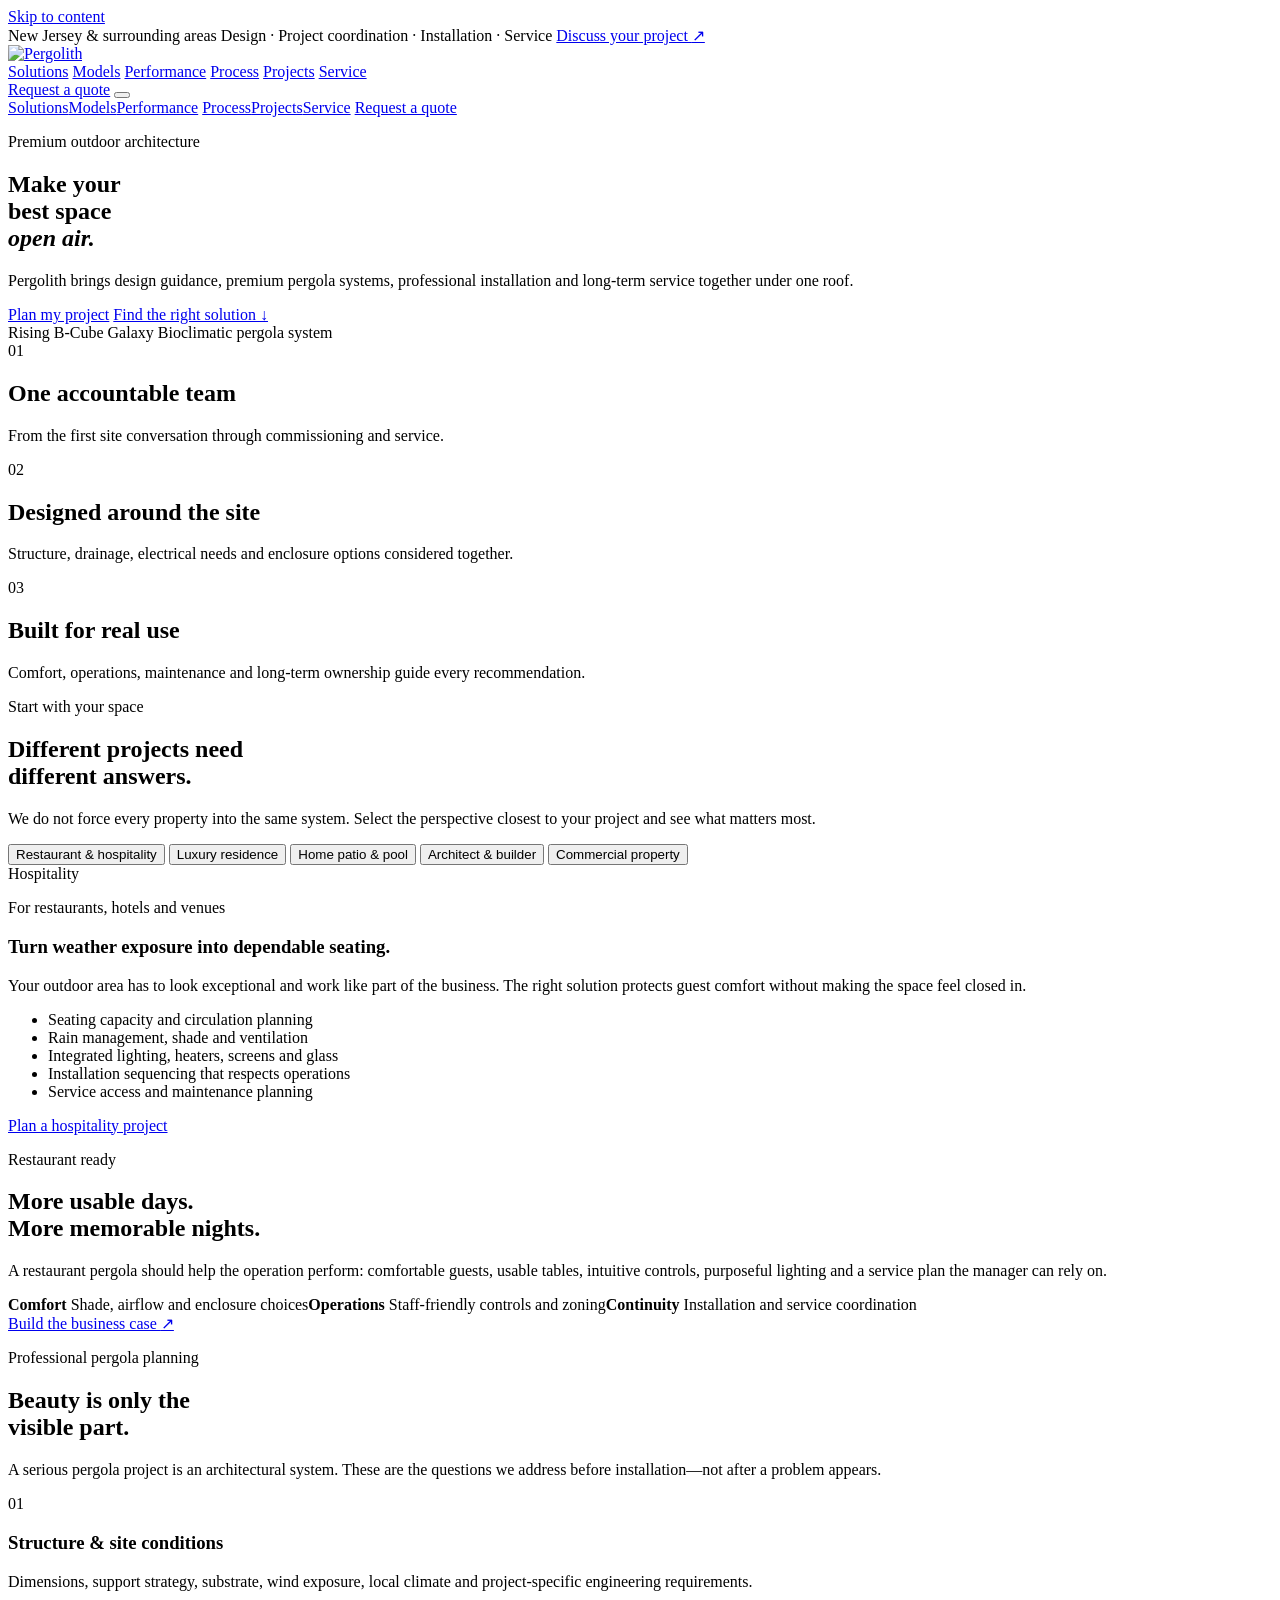
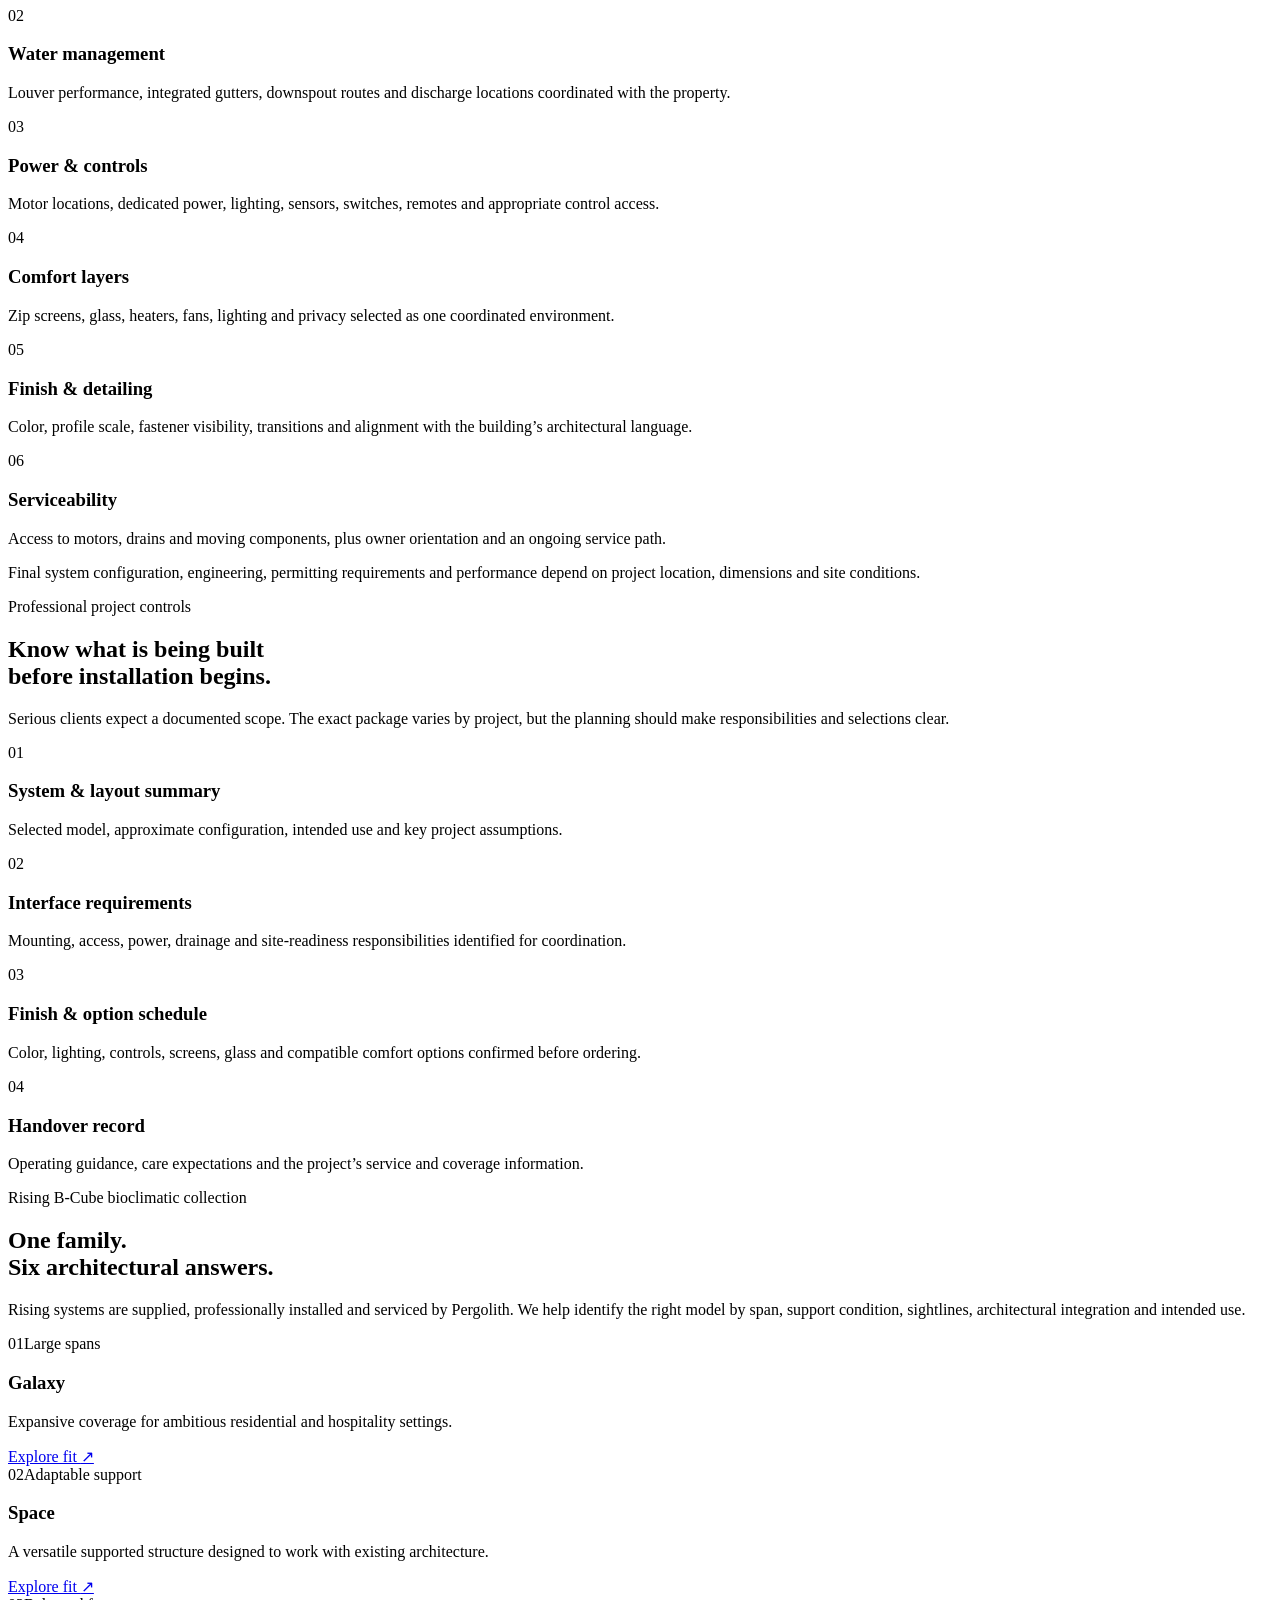
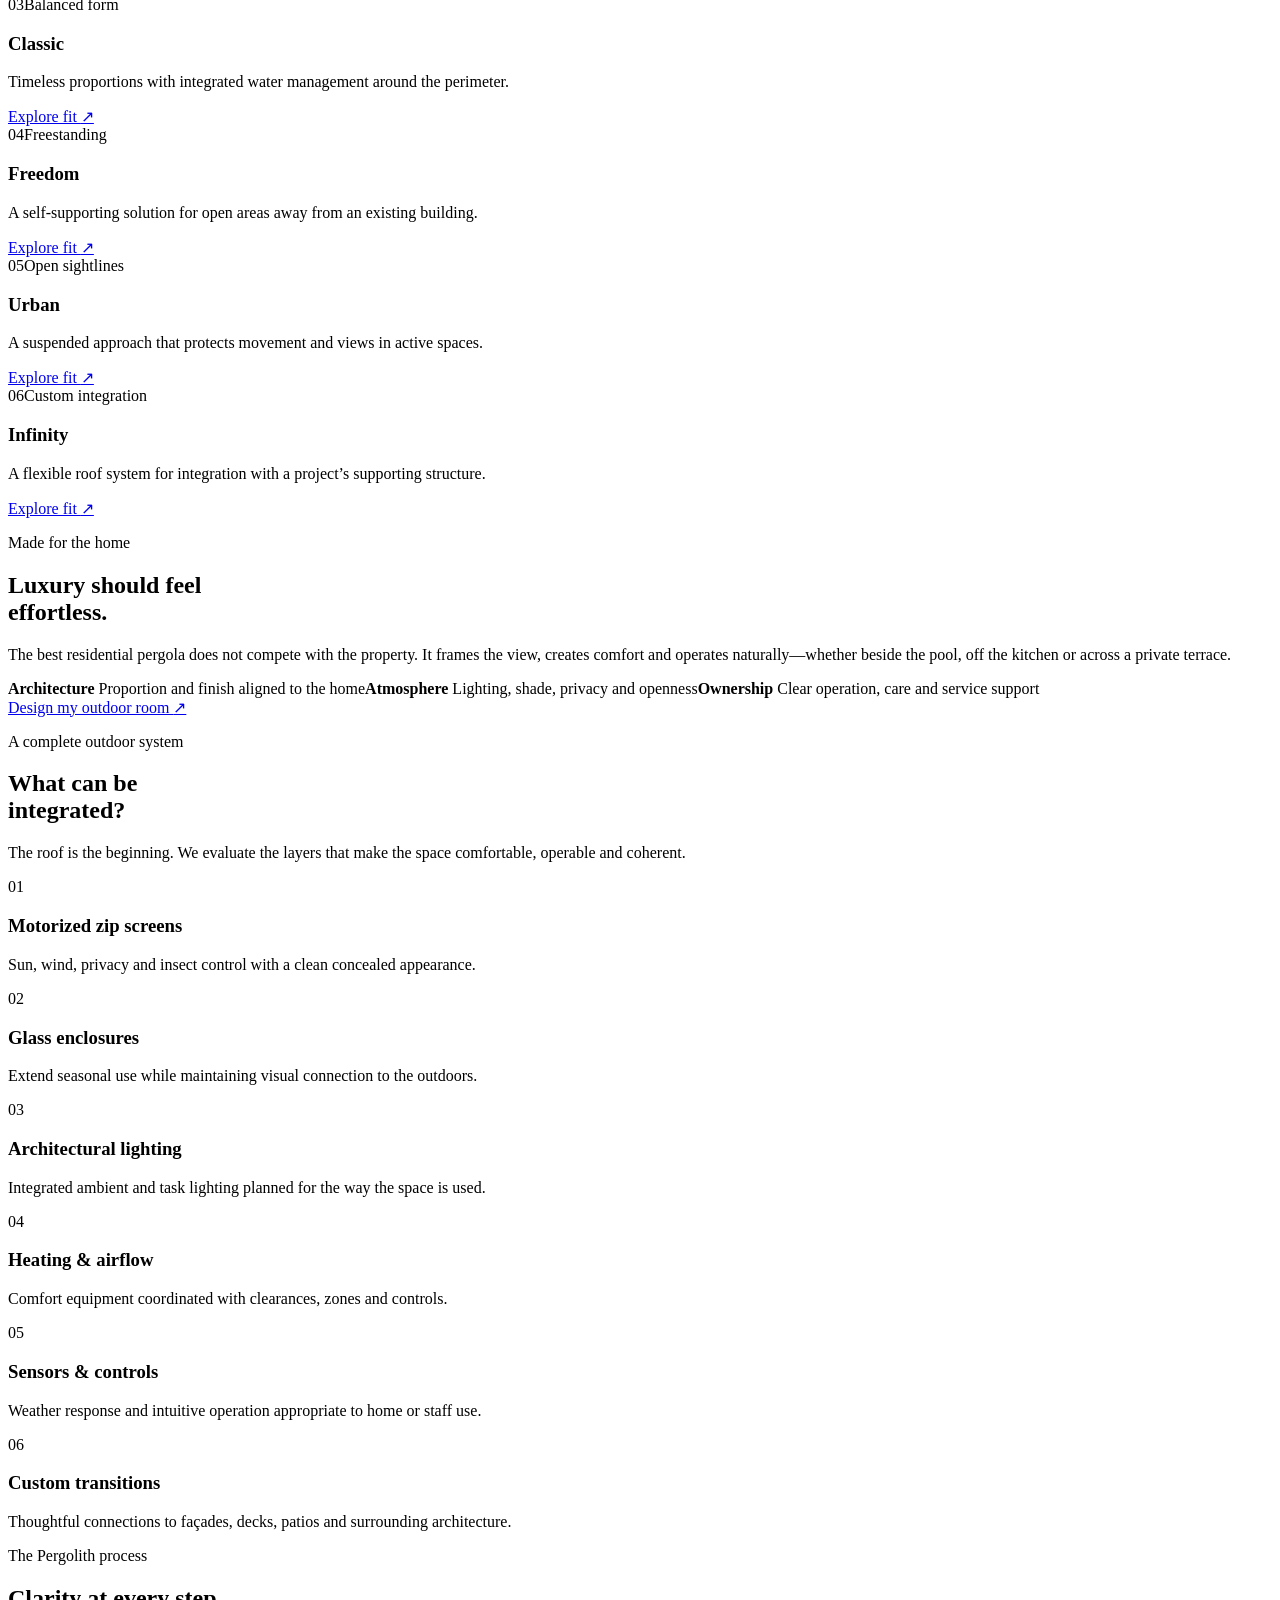
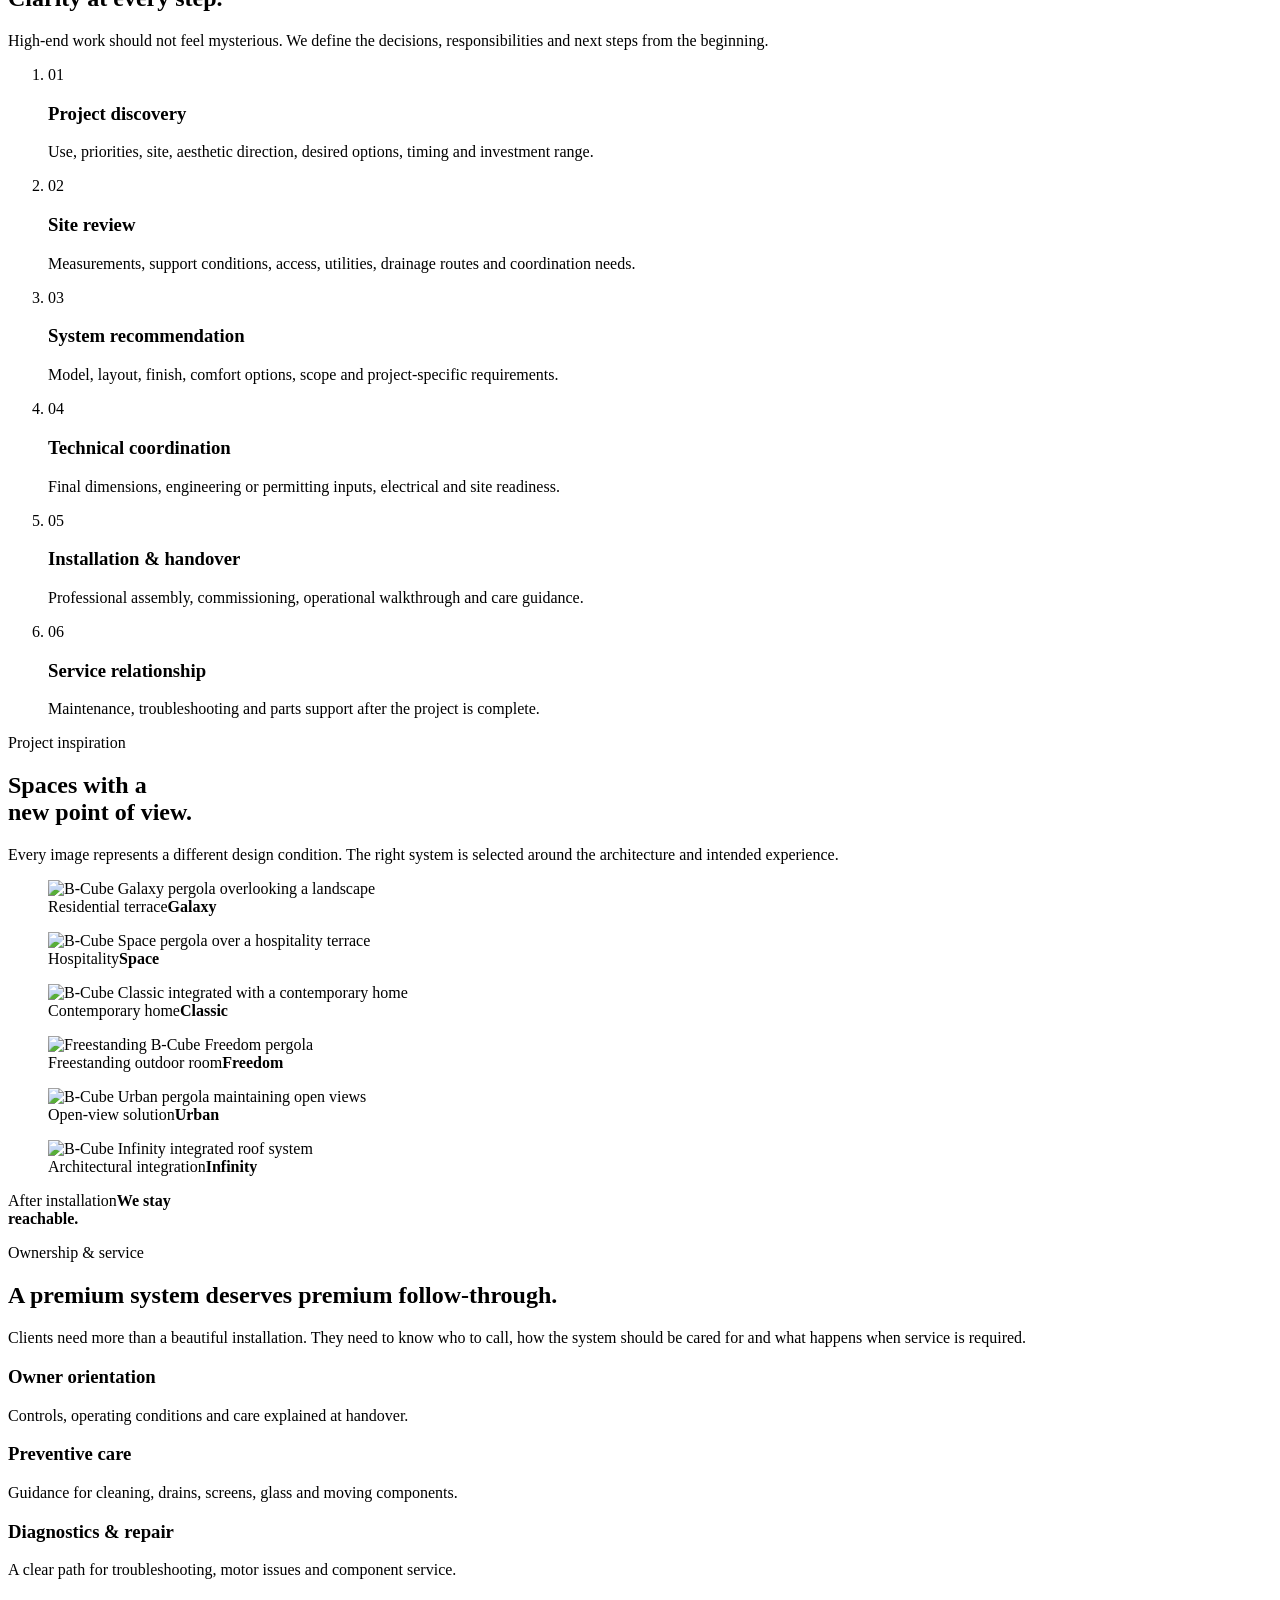
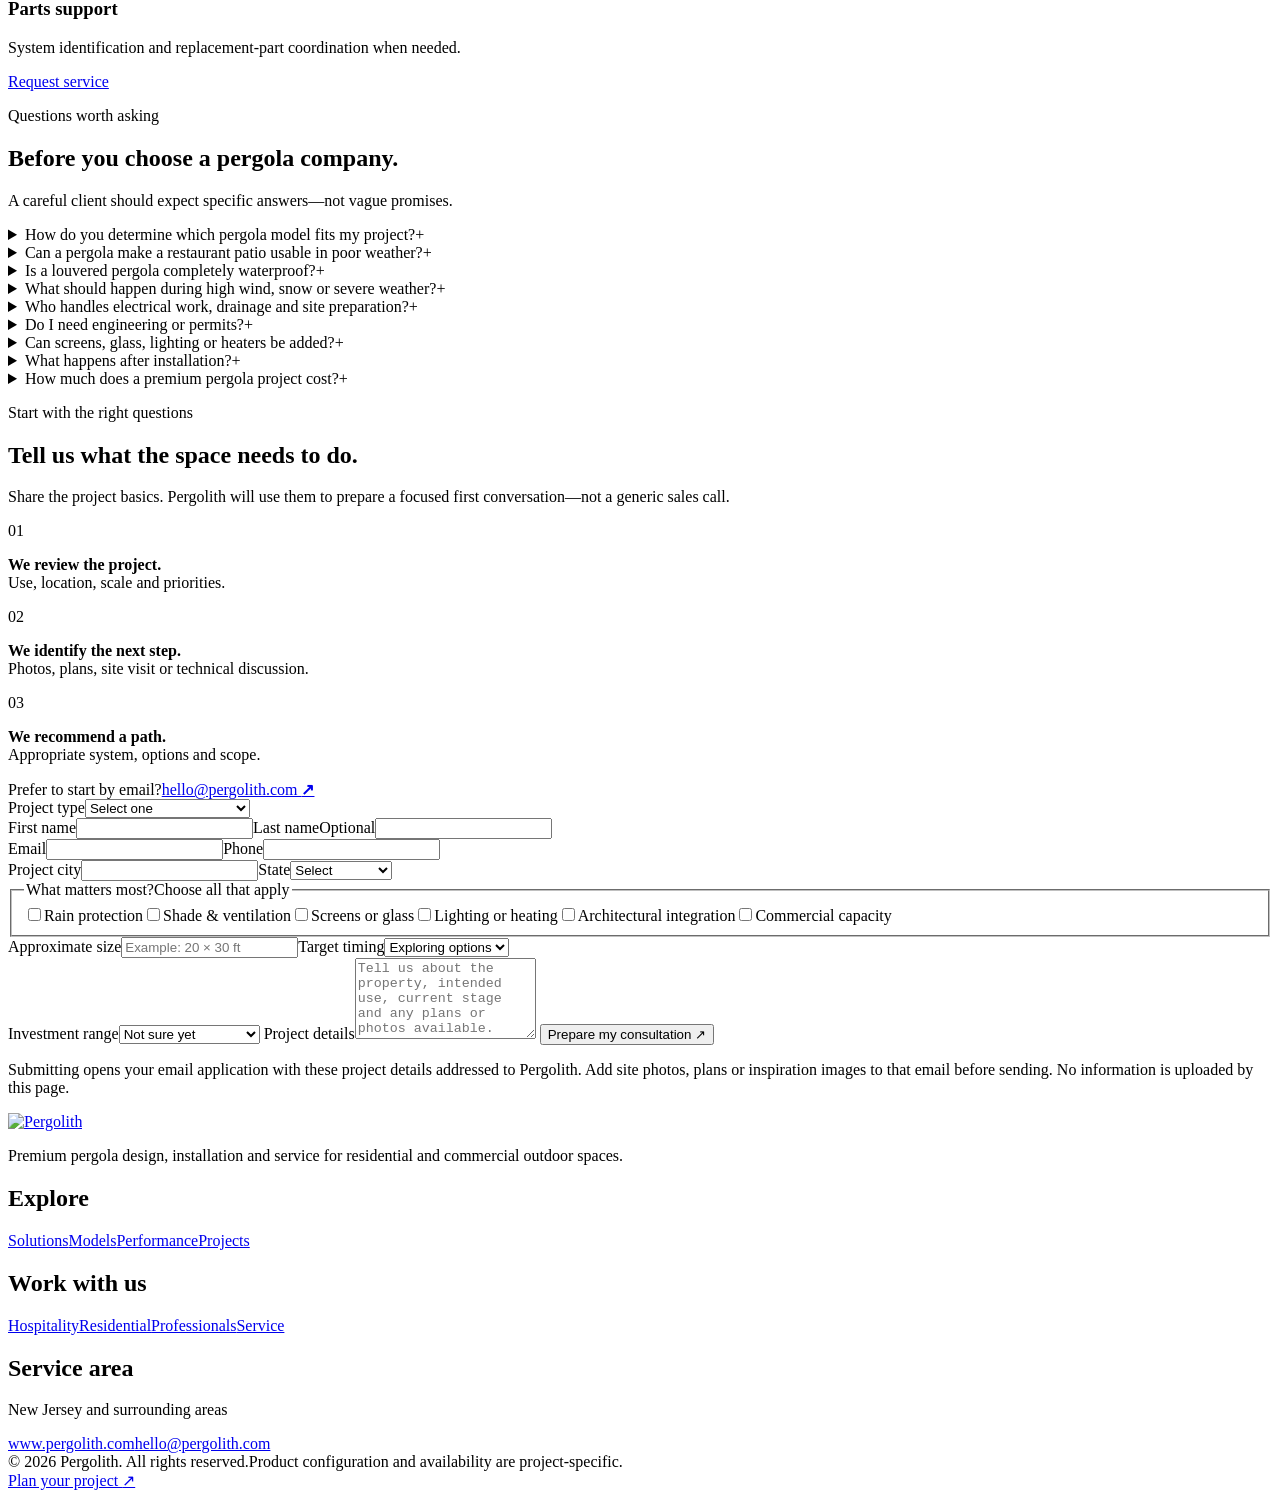
==== index.html @ d8680ddd "Publish Pergolith website" ====
<!doctype html>
<html lang="en">
<head>
  <meta charset="utf-8">
  <meta name="viewport" content="width=device-width, initial-scale=1">
  <meta name="theme-color" content="#090909">
  <meta name="robots" content="index,follow,max-image-preview:large">
  <meta name="description" content="Pergolith designs, supplies, installs and services premium pergola systems, motorized screens and outdoor enclosures for homes, restaurants and commercial spaces across New Jersey and surrounding areas.">
  <title>Pergolith | Premium Pergola Design & Installation</title>
  <link rel="canonical" href="https://www.pergolith.com/">
  <meta property="og:type" content="website">
  <meta property="og:title" content="Pergolith | Premium Pergola Design & Installation">
  <meta property="og:description" content="Premium outdoor architecture for homes, restaurants and commercial spaces.">
  <meta property="og:url" content="https://www.pergolith.com/">
  <meta property="og:image" content="https://www.pergolith.com/assets/og.png">
  <meta name="twitter:card" content="summary_large_image">
  <meta name="twitter:title" content="Pergolith | Premium Pergola Design & Installation">
  <meta name="twitter:description" content="Premium outdoor architecture for homes, restaurants and commercial spaces.">
  <meta name="twitter:image" content="https://www.pergolith.com/assets/og.png">
  <link rel="preload" href="assets/b-cube-galaxy.jpg" as="image">
  <link rel="stylesheet" href="styles.css">
  <script type="application/ld+json">
  {"@context":"https://schema.org","@type":"HomeAndConstructionBusiness","name":"Pergolith","url":"https://www.pergolith.com/","description":"Premium pergola design, installation and service for residential, hospitality and commercial outdoor spaces.","areaServed":[{"@type":"State","name":"New Jersey"},{"@type":"AdministrativeArea","name":"New York metropolitan area"}],"knowsAbout":["Bioclimatic pergolas","Retractable pergolas","Motorized screens","Glass enclosures","Outdoor living systems"]}
  </script>
</head>
<body>
  <a class="skip-link" href="#main">Skip to content</a>

  <div class="topbar">
    <div class="shell topbar__inner">
      <span>New Jersey & surrounding areas</span>
      <span class="topbar__desktop">Design · Project coordination · Installation · Service</span>
      <a href="#quote">Discuss your project <span aria-hidden="true">↗</span></a>
    </div>
  </div>

  <header class="site-header" data-header>
    <div class="shell header__inner">
      <a class="logo" href="#top" aria-label="Pergolith home">
        <img src="assets/pergolith-logo.png" alt="Pergolith">
      </a>
      <nav class="desktop-nav" aria-label="Primary navigation">
        <a href="#solutions">Solutions</a>
        <a href="#models">Models</a>
        <a href="#performance">Performance</a>
        <a href="#process">Process</a>
        <a href="#projects">Projects</a>
        <a href="#service">Service</a>
      </nav>
      <a class="button button--outline header__quote" href="#quote">Request a quote</a>
      <button class="menu-button" type="button" aria-label="Open menu" aria-expanded="false" data-menu-button>
        <span></span><span></span>
      </button>
    </div>
    <nav class="mobile-nav" aria-label="Mobile navigation" data-mobile-nav>
      <a href="#solutions">Solutions</a><a href="#models">Models</a><a href="#performance">Performance</a>
      <a href="#process">Process</a><a href="#projects">Projects</a><a href="#service">Service</a>
      <a class="button button--orange" href="#quote">Request a quote</a>
    </nav>
  </header>

  <main id="main">
    <section class="hero" id="top">
      <div class="hero__shade"></div>
      <div class="shell hero__content">
        <p class="eyebrow">Premium outdoor architecture</p>
        <h1>Make your<br>best space<br><em>open air.</em></h1>
        <p class="hero__copy">Pergolith brings design guidance, premium pergola systems, professional installation and long-term service together under one roof.</p>
        <div class="hero__actions">
          <a class="button button--light" href="#quote">Plan my project</a>
          <a class="text-link" href="#solutions">Find the right solution <span aria-hidden="true">↓</span></a>
        </div>
      </div>
      <div class="hero__caption">
        <span>Rising B-Cube Galaxy</span>
        <span>Bioclimatic pergola system</span>
      </div>
    </section>

    <section class="assurance" aria-label="Pergolith project advantages">
      <div class="shell assurance__grid">
        <article><span class="mini-index">01</span><h2>One accountable team</h2><p>From the first site conversation through commissioning and service.</p></article>
        <article><span class="mini-index">02</span><h2>Designed around the site</h2><p>Structure, drainage, electrical needs and enclosure options considered together.</p></article>
        <article><span class="mini-index">03</span><h2>Built for real use</h2><p>Comfort, operations, maintenance and long-term ownership guide every recommendation.</p></article>
      </div>
    </section>

    <section class="section audience" id="solutions">
      <div class="shell">
        <div class="section-heading section-heading--split">
          <div><p class="eyebrow eyebrow--dark">Start with your space</p><h2>Different projects need<br>different answers.</h2></div>
          <p>We do not force every property into the same system. Select the perspective closest to your project and see what matters most.</p>
        </div>
        <div class="audience-tabs" role="tablist" aria-label="Project types">
          <button class="audience-tab is-active" id="tab-restaurant" type="button" role="tab" aria-controls="panel-restaurant" aria-selected="true" data-audience="restaurant">Restaurant & hospitality</button>
          <button class="audience-tab" id="tab-villa" type="button" role="tab" aria-controls="panel-villa" aria-selected="false" data-audience="villa">Luxury residence</button>
          <button class="audience-tab" id="tab-home" type="button" role="tab" aria-controls="panel-home" aria-selected="false" data-audience="home">Home patio & pool</button>
          <button class="audience-tab" id="tab-professional" type="button" role="tab" aria-controls="panel-professional" aria-selected="false" data-audience="professional">Architect & builder</button>
          <button class="audience-tab" id="tab-commercial" type="button" role="tab" aria-controls="panel-commercial" aria-selected="false" data-audience="commercial">Commercial property</button>
        </div>

        <div class="audience-panel is-active" id="panel-restaurant" role="tabpanel" aria-labelledby="tab-restaurant" data-panel="restaurant">
          <div class="audience-panel__image image-restaurant"><span>Hospitality</span></div>
          <div class="audience-panel__content">
            <p class="eyebrow eyebrow--dark">For restaurants, hotels and venues</p>
            <h3>Turn weather exposure into dependable seating.</h3>
            <p>Your outdoor area has to look exceptional and work like part of the business. The right solution protects guest comfort without making the space feel closed in.</p>
            <ul class="check-list"><li>Seating capacity and circulation planning</li><li>Rain management, shade and ventilation</li><li>Integrated lighting, heaters, screens and glass</li><li>Installation sequencing that respects operations</li><li>Service access and maintenance planning</li></ul>
            <a class="button button--dark" href="#quote" data-project-choice="Restaurant / Hospitality">Plan a hospitality project</a>
          </div>
        </div>

        <div class="audience-panel" id="panel-villa" role="tabpanel" aria-labelledby="tab-villa" data-panel="villa" hidden>
          <div class="audience-panel__image image-villa"><span>Residential</span></div>
          <div class="audience-panel__content">
            <p class="eyebrow eyebrow--dark">For distinctive homes and pool terraces</p>
            <h3>Extend the architecture—not just the roofline.</h3>
            <p>Proportion, finish and sightlines matter as much as coverage. We shape the system around the home, landscape, pool and the way the family wants to use the space.</p>
            <ul class="check-list"><li>Clean integration with the home and landscape</li><li>Custom finish, lighting and privacy options</li><li>Quiet motorized operation and intuitive controls</li><li>Drainage planned away from living and pool areas</li><li>Glass and screen options that preserve the view</li></ul>
            <a class="button button--dark" href="#quote" data-project-choice="Luxury Residence / Villa">Plan a residential project</a>
          </div>
        </div>

        <div class="audience-panel" id="panel-home" role="tabpanel" aria-labelledby="tab-home" data-panel="home" hidden>
          <div class="audience-panel__image image-home"><span>Home & pool</span></div>
          <div class="audience-panel__content">
            <p class="eyebrow eyebrow--dark">For patios, decks and poolside living</p>
            <h3>Make everyday outdoor time easier.</h3>
            <p>You should not need a perfect forecast to use the patio. We focus on practical shade, rain management, privacy and simple controls without overcomplicating the project.</p>
            <ul class="check-list"><li>A system sized to the home and intended use</li><li>Shade and rain control for everyday comfort</li><li>Poolside drainage and corrosion-conscious detailing</li><li>Lighting, screens and privacy where they add value</li><li>Clear care instructions and a local service path</li></ul>
            <a class="button button--dark" href="#quote" data-project-choice="Home Patio / Pool">Plan a patio or pool project</a>
          </div>
        </div>

        <div class="audience-panel" id="panel-professional" role="tabpanel" aria-labelledby="tab-professional" data-panel="professional" hidden>
          <div class="audience-panel__image image-professional"><span>Design partners</span></div>
          <div class="audience-panel__content">
            <p class="eyebrow eyebrow--dark">For architects, designers and builders</p>
            <h3>A pergola partner who understands coordination.</h3>
            <p>We help translate design intent into a coordinated outdoor system with practical mounting, power, drainage and installation requirements.</p>
            <ul class="check-list"><li>Early feasibility and system selection</li><li>Dimensions, loads and interface coordination</li><li>Finish samples and option alignment</li><li>Electrical and drainage requirements</li><li>Clear scope, schedule and field coordination</li></ul>
            <a class="button button--dark" href="#quote" data-project-choice="Architect / Builder">Discuss a specified project</a>
          </div>
        </div>

        <div class="audience-panel" id="panel-commercial" role="tabpanel" aria-labelledby="tab-commercial" data-panel="commercial" hidden>
          <div class="audience-panel__image image-commercial"><span>Commercial</span></div>
          <div class="audience-panel__content">
            <p class="eyebrow eyebrow--dark">For workplaces, multifamily and public-facing properties</p>
            <h3>Outdoor space that supports the asset.</h3>
            <p>Commercial installations need durable systems, clear responsibilities and predictable service—not simply a product delivery.</p>
            <ul class="check-list"><li>Use-case and lifecycle planning</li><li>Durable finishes and maintainable components</li><li>Schedule, access and logistics coordination</li><li>Controls appropriate for staff operation</li><li>Post-installation service and parts support</li></ul>
            <a class="button button--dark" href="#quote" data-project-choice="Commercial Property">Plan a commercial project</a>
          </div>
        </div>
      </div>
    </section>

    <section class="feature feature--restaurant">
      <div class="feature__image" role="img" aria-label="Large pergola covering a hospitality terrace"></div>
      <div class="feature__content">
        <p class="eyebrow">Restaurant ready</p>
        <h2>More usable days.<br>More memorable nights.</h2>
        <p>A restaurant pergola should help the operation perform: comfortable guests, usable tables, intuitive controls, purposeful lighting and a service plan the manager can rely on.</p>
        <div class="feature__facts"><span><b>Comfort</b> Shade, airflow and enclosure choices</span><span><b>Operations</b> Staff-friendly controls and zoning</span><span><b>Continuity</b> Installation and service coordination</span></div>
        <a class="text-link text-link--light" href="#quote" data-project-choice="Restaurant / Hospitality">Build the business case <span aria-hidden="true">↗</span></a>
      </div>
    </section>

    <section class="section performance" id="performance">
      <div class="shell">
        <div class="section-heading section-heading--split">
          <div><p class="eyebrow eyebrow--dark">Professional pergola planning</p><h2>Beauty is only the<br>visible part.</h2></div>
          <p>A serious pergola project is an architectural system. These are the questions we address before installation—not after a problem appears.</p>
        </div>
        <div class="performance-grid">
          <article><span>01</span><h3>Structure & site conditions</h3><p>Dimensions, support strategy, substrate, wind exposure, local climate and project-specific engineering requirements.</p></article>
          <article><span>02</span><h3>Water management</h3><p>Louver performance, integrated gutters, downspout routes and discharge locations coordinated with the property.</p></article>
          <article><span>03</span><h3>Power & controls</h3><p>Motor locations, dedicated power, lighting, sensors, switches, remotes and appropriate control access.</p></article>
          <article><span>04</span><h3>Comfort layers</h3><p>Zip screens, glass, heaters, fans, lighting and privacy selected as one coordinated environment.</p></article>
          <article><span>05</span><h3>Finish & detailing</h3><p>Color, profile scale, fastener visibility, transitions and alignment with the building’s architectural language.</p></article>
          <article><span>06</span><h3>Serviceability</h3><p>Access to motors, drains and moving components, plus owner orientation and an ongoing service path.</p></article>
        </div>
        <p class="technical-note">Final system configuration, engineering, permitting requirements and performance depend on project location, dimensions and site conditions.</p>
      </div>
    </section>

    <section class="deliverables" id="documentation" aria-label="Pergolith project documentation">
      <div class="shell">
        <div class="deliverables__head"><p class="eyebrow eyebrow--dark">Professional project controls</p><h2>Know what is being built<br>before installation begins.</h2><p>Serious clients expect a documented scope. The exact package varies by project, but the planning should make responsibilities and selections clear.</p></div>
        <div class="deliverables__grid">
          <article><span>01</span><h3>System & layout summary</h3><p>Selected model, approximate configuration, intended use and key project assumptions.</p></article>
          <article><span>02</span><h3>Interface requirements</h3><p>Mounting, access, power, drainage and site-readiness responsibilities identified for coordination.</p></article>
          <article><span>03</span><h3>Finish & option schedule</h3><p>Color, lighting, controls, screens, glass and compatible comfort options confirmed before ordering.</p></article>
          <article><span>04</span><h3>Handover record</h3><p>Operating guidance, care expectations and the project’s service and coverage information.</p></article>
        </div>
      </div>
    </section>

    <section class="models" id="models">
      <div class="shell">
        <div class="models__head"><div><p class="eyebrow">Rising B-Cube bioclimatic collection</p><h2>One family.<br>Six architectural answers.</h2></div><p>Rising systems are supplied, professionally installed and serviced by Pergolith. We help identify the right model by span, support condition, sightlines, architectural integration and intended use.</p></div>
        <div class="model-grid">
          <article class="model-card model-card--galaxy"><div class="model-card__top"><span>01</span><span>Large spans</span></div><div><h3>Galaxy</h3><p>Expansive coverage for ambitious residential and hospitality settings.</p><a href="#quote" data-project-choice="B-Cube Galaxy">Explore fit <span>↗</span></a></div></article>
          <article class="model-card model-card--space"><div class="model-card__top"><span>02</span><span>Adaptable support</span></div><div><h3>Space</h3><p>A versatile supported structure designed to work with existing architecture.</p><a href="#quote" data-project-choice="B-Cube Space">Explore fit <span>↗</span></a></div></article>
          <article class="model-card model-card--classic"><div class="model-card__top"><span>03</span><span>Balanced form</span></div><div><h3>Classic</h3><p>Timeless proportions with integrated water management around the perimeter.</p><a href="#quote" data-project-choice="B-Cube Classic">Explore fit <span>↗</span></a></div></article>
          <article class="model-card model-card--freedom"><div class="model-card__top"><span>04</span><span>Freestanding</span></div><div><h3>Freedom</h3><p>A self-supporting solution for open areas away from an existing building.</p><a href="#quote" data-project-choice="B-Cube Freedom">Explore fit <span>↗</span></a></div></article>
          <article class="model-card model-card--urban"><div class="model-card__top"><span>05</span><span>Open sightlines</span></div><div><h3>Urban</h3><p>A suspended approach that protects movement and views in active spaces.</p><a href="#quote" data-project-choice="B-Cube Urban">Explore fit <span>↗</span></a></div></article>
          <article class="model-card model-card--infinity"><div class="model-card__top"><span>06</span><span>Custom integration</span></div><div><h3>Infinity</h3><p>A flexible roof system for integration with a project’s supporting structure.</p><a href="#quote" data-project-choice="B-Cube Infinity">Explore fit <span>↗</span></a></div></article>
        </div>
      </div>
    </section>

    <section class="feature feature--villa">
      <div class="feature__content">
        <p class="eyebrow">Made for the home</p>
        <h2>Luxury should feel<br>effortless.</h2>
        <p>The best residential pergola does not compete with the property. It frames the view, creates comfort and operates naturally—whether beside the pool, off the kitchen or across a private terrace.</p>
        <div class="feature__facts"><span><b>Architecture</b> Proportion and finish aligned to the home</span><span><b>Atmosphere</b> Lighting, shade, privacy and openness</span><span><b>Ownership</b> Clear operation, care and service support</span></div>
        <a class="text-link text-link--light" href="#quote" data-project-choice="Luxury Residence / Villa">Design my outdoor room <span aria-hidden="true">↗</span></a>
      </div>
      <div class="feature__image" role="img" aria-label="Freestanding luxury pergola beside a residence"></div>
    </section>

    <section class="section scope">
      <div class="shell scope__grid">
        <div><p class="eyebrow eyebrow--dark">A complete outdoor system</p><h2>What can be<br>integrated?</h2><p class="scope__intro">The roof is the beginning. We evaluate the layers that make the space comfortable, operable and coherent.</p></div>
        <div class="scope-list">
          <article><span>01</span><h3>Motorized zip screens</h3><p>Sun, wind, privacy and insect control with a clean concealed appearance.</p></article>
          <article><span>02</span><h3>Glass enclosures</h3><p>Extend seasonal use while maintaining visual connection to the outdoors.</p></article>
          <article><span>03</span><h3>Architectural lighting</h3><p>Integrated ambient and task lighting planned for the way the space is used.</p></article>
          <article><span>04</span><h3>Heating & airflow</h3><p>Comfort equipment coordinated with clearances, zones and controls.</p></article>
          <article><span>05</span><h3>Sensors & controls</h3><p>Weather response and intuitive operation appropriate to home or staff use.</p></article>
          <article><span>06</span><h3>Custom transitions</h3><p>Thoughtful connections to façades, decks, patios and surrounding architecture.</p></article>
        </div>
      </div>
    </section>

    <section class="process" id="process">
      <div class="shell">
        <div class="process__intro"><p class="eyebrow">The Pergolith process</p><h2>Clarity at every step.</h2><p>High-end work should not feel mysterious. We define the decisions, responsibilities and next steps from the beginning.</p></div>
        <ol class="timeline">
          <li><span>01</span><div><h3>Project discovery</h3><p>Use, priorities, site, aesthetic direction, desired options, timing and investment range.</p></div></li>
          <li><span>02</span><div><h3>Site review</h3><p>Measurements, support conditions, access, utilities, drainage routes and coordination needs.</p></div></li>
          <li><span>03</span><div><h3>System recommendation</h3><p>Model, layout, finish, comfort options, scope and project-specific requirements.</p></div></li>
          <li><span>04</span><div><h3>Technical coordination</h3><p>Final dimensions, engineering or permitting inputs, electrical and site readiness.</p></div></li>
          <li><span>05</span><div><h3>Installation & handover</h3><p>Professional assembly, commissioning, operational walkthrough and care guidance.</p></div></li>
          <li><span>06</span><div><h3>Service relationship</h3><p>Maintenance, troubleshooting and parts support after the project is complete.</p></div></li>
        </ol>
      </div>
    </section>

    <section class="projects" id="projects">
      <div class="shell">
        <div class="section-heading section-heading--split section-heading--light"><div><p class="eyebrow">Project inspiration</p><h2>Spaces with a<br>new point of view.</h2></div><p>Every image represents a different design condition. The right system is selected around the architecture and intended experience.</p></div>
        <div class="gallery">
          <figure class="gallery__item gallery__item--a"><img src="assets/b-cube-galaxy.jpg" alt="B-Cube Galaxy pergola overlooking a landscape"><figcaption><span>Residential terrace</span><b>Galaxy</b></figcaption></figure>
          <figure class="gallery__item gallery__item--b"><img src="assets/b-cube-space.jpg" alt="B-Cube Space pergola over a hospitality terrace"><figcaption><span>Hospitality</span><b>Space</b></figcaption></figure>
          <figure class="gallery__item gallery__item--c"><img src="assets/b-cube-classic.jpg" alt="B-Cube Classic integrated with a contemporary home"><figcaption><span>Contemporary home</span><b>Classic</b></figcaption></figure>
          <figure class="gallery__item gallery__item--d"><img src="assets/b-cube-freedom.jpg" alt="Freestanding B-Cube Freedom pergola"><figcaption><span>Freestanding outdoor room</span><b>Freedom</b></figcaption></figure>
          <figure class="gallery__item gallery__item--e"><img src="assets/b-cube-urban.jpg" alt="B-Cube Urban pergola maintaining open views"><figcaption><span>Open-view solution</span><b>Urban</b></figcaption></figure>
          <figure class="gallery__item gallery__item--f"><img src="assets/b-cube-infinity.jpg" alt="B-Cube Infinity integrated roof system"><figcaption><span>Architectural integration</span><b>Infinity</b></figcaption></figure>
        </div>
      </div>
    </section>

    <section class="section service" id="service">
      <div class="shell service__grid">
        <div class="service__image"><div><span>After installation</span><strong>We stay<br>reachable.</strong></div></div>
        <div class="service__content"><p class="eyebrow eyebrow--dark">Ownership & service</p><h2>A premium system deserves premium follow-through.</h2><p>Clients need more than a beautiful installation. They need to know who to call, how the system should be cared for and what happens when service is required.</p>
          <div class="service-list"><article><h3>Owner orientation</h3><p>Controls, operating conditions and care explained at handover.</p></article><article><h3>Preventive care</h3><p>Guidance for cleaning, drains, screens, glass and moving components.</p></article><article><h3>Diagnostics & repair</h3><p>A clear path for troubleshooting, motor issues and component service.</p></article><article><h3>Parts support</h3><p>System identification and replacement-part coordination when needed.</p></article></div>
          <a class="button button--dark" href="#quote" data-project-choice="Service / Repair">Request service</a>
        </div>
      </div>
    </section>

    <section class="section faq">
      <div class="shell faq__grid">
        <div><p class="eyebrow eyebrow--dark">Questions worth asking</p><h2>Before you choose a pergola company.</h2><p>A careful client should expect specific answers—not vague promises.</p></div>
        <div class="faq-list">
          <details><summary>How do you determine which pergola model fits my project?<span>+</span></summary><p>We consider intended use, dimensions, attachment or freestanding conditions, views, architectural style, comfort options, access and project-specific structural requirements before recommending a system.</p></details>
          <details><summary>Can a pergola make a restaurant patio usable in poor weather?<span>+</span></summary><p>A coordinated louvered roof, water management, screens, glass and comfort equipment can significantly extend usability. Exact performance depends on configuration, exposure and operating conditions.</p></details>
          <details><summary>Is a louvered pergola completely waterproof?<span>+</span></summary><p>A properly configured bioclimatic system is designed to manage normal rainfall through interlocking louvers, gutters and downspouts. It should not be described as an absolute waterproof room: wind-driven rain, extreme weather, enclosure choices, installation details and maintenance all affect results.</p></details>
          <details><summary>What should happen during high wind, snow or severe weather?<span>+</span></summary><p>The owner must follow the operating limits and weather guidance supplied for the specific system. Site exposure, structural requirements, sensors, louver position and snow management are project-specific and should be addressed during planning and handover.</p></details>
          <details><summary>Who handles electrical work, drainage and site preparation?<span>+</span></summary><p>The required responsibilities are identified during planning. Pergolith coordinates its installation scope with the owner, contractor and applicable trades so power, drainage and mounting conditions are ready at the right time.</p></details>
          <details><summary>Do I need engineering or permits?<span>+</span></summary><p>Requirements vary by municipality, project size, attachment condition and location. We identify known project inputs and coordinate the system information needed for the applicable approval path.</p></details>
          <details><summary>Can screens, glass, lighting or heaters be added?<span>+</span></summary><p>Yes, when compatible with the selected system and site. These options should be considered early because they affect dimensions, power, controls, clearances and the overall design.</p></details>
          <details><summary>What happens after installation?<span>+</span></summary><p>We provide an operational handover and a service path for maintenance, diagnostics and parts support. Project-specific product and workmanship coverage is documented in the proposal.</p></details>
          <details><summary>How much does a premium pergola project cost?<span>+</span></summary><p>Investment depends on dimensions, model, support conditions, finish, screens or glass, lighting, heating, engineering, access and site work. A site-specific proposal is the responsible way to price the complete project.</p></details>
        </div>
      </div>
    </section>

    <section class="quote" id="quote">
      <div class="shell quote__grid">
        <div class="quote__intro"><p class="eyebrow">Start with the right questions</p><h2>Tell us what the space needs to do.</h2><p>Share the project basics. Pergolith will use them to prepare a focused first conversation—not a generic sales call.</p>
          <div class="quote__expect"><span>01</span><p><b>We review the project.</b><br>Use, location, scale and priorities.</p><span>02</span><p><b>We identify the next step.</b><br>Photos, plans, site visit or technical discussion.</p><span>03</span><p><b>We recommend a path.</b><br>Appropriate system, options and scope.</p></div>
        </div>
        <form class="quote-form" data-quote-form>
          <div class="form-status" role="status" aria-live="polite" data-form-status></div>
          <div class="interest-banner" hidden data-interest-banner><span>System interest</span><strong data-interest-label></strong></div>
          <input type="hidden" name="systemInterest" data-system-interest>
          <div class="form-direct"><span>Prefer to start by email?</span><a href="mailto:hello@pergolith.com">hello@pergolith.com <b>↗</b></a></div>
          <label>Project type<select name="projectType" required data-project-select><option value="">Select one</option><option>Restaurant / Hospitality</option><option>Luxury Residence / Villa</option><option>Home Patio / Pool</option><option>Architect / Builder</option><option>Commercial Property</option><option>Service / Repair</option></select></label>
          <div class="field-row"><label>First name<input name="firstName" autocomplete="given-name" required></label><label>Last name<span class="label-hint">Optional</span><input name="lastName" autocomplete="family-name"></label></div>
          <div class="field-row"><label>Email<input type="email" name="email" autocomplete="email" required></label><label>Phone<input type="tel" name="phone" autocomplete="tel"></label></div>
          <div class="field-row"><label>Project city<input name="city" autocomplete="address-level2" required></label><label>State<select name="state" required><option value="">Select</option><option>New Jersey</option><option>New York</option><option>Pennsylvania</option><option>Connecticut</option><option>Other</option></select></label></div>
          <fieldset class="priority-fieldset"><legend>What matters most?<span class="label-hint">Choose all that apply</span></legend><div class="choice-grid"><label><input type="checkbox" name="priority" value="Rain protection"><span>Rain protection</span></label><label><input type="checkbox" name="priority" value="Shade and ventilation"><span>Shade & ventilation</span></label><label><input type="checkbox" name="priority" value="Screens or glass"><span>Screens or glass</span></label><label><input type="checkbox" name="priority" value="Lighting or heating"><span>Lighting or heating</span></label><label><input type="checkbox" name="priority" value="Architectural integration"><span>Architectural integration</span></label><label><input type="checkbox" name="priority" value="Commercial capacity"><span>Commercial capacity</span></label></div></fieldset>
          <div class="field-row"><label>Approximate size<input name="size" placeholder="Example: 20 × 30 ft"></label><label>Target timing<select name="timeline"><option>Exploring options</option><option>Within 3 months</option><option>3–6 months</option><option>6–12 months</option><option>Planning for later</option></select></label></div>
          <label>Investment range<select name="budget"><option>Not sure yet</option><option>$25,000–$50,000</option><option>$50,000–$100,000</option><option>$100,000–$200,000</option><option>$200,000+</option></select></label>
          <label>Project details<textarea name="details" rows="5" placeholder="Tell us about the property, intended use, current stage and any plans or photos available."></textarea></label>
          <button class="button button--orange button--submit" type="submit">Prepare my consultation <span>↗</span></button>
          <p class="form-note">Submitting opens your email application with these project details addressed to Pergolith. Add site photos, plans or inspiration images to that email before sending. No information is uploaded by this page.</p>
        </form>
      </div>
    </section>
  </main>

  <footer class="footer">
    <div class="shell footer__grid">
      <div><a class="logo footer__logo" href="#top"><img src="assets/pergolith-logo.png" alt="Pergolith"></a><p>Premium pergola design, installation and service for residential and commercial outdoor spaces.</p></div>
      <div><h2>Explore</h2><a href="#solutions">Solutions</a><a href="#models">Models</a><a href="#performance">Performance</a><a href="#projects">Projects</a></div>
      <div><h2>Work with us</h2><a href="#quote" data-project-choice="Restaurant / Hospitality">Hospitality</a><a href="#quote" data-project-choice="Luxury Residence / Villa">Residential</a><a href="#quote" data-project-choice="Architect / Builder">Professionals</a><a href="#service">Service</a></div>
      <div><h2>Service area</h2><p>New Jersey and surrounding areas</p><a href="https://www.pergolith.com">www.pergolith.com</a><a href="mailto:hello@pergolith.com">hello@pergolith.com</a></div>
    </div>
    <div class="shell footer__bottom"><span>© 2026 Pergolith. All rights reserved.</span><span>Product configuration and availability are project-specific.</span></div>
  </footer>

  <a class="mobile-cta" href="#quote">Plan your project <span>↗</span></a>
  <script src="script.js"></script>
</body>
</html>
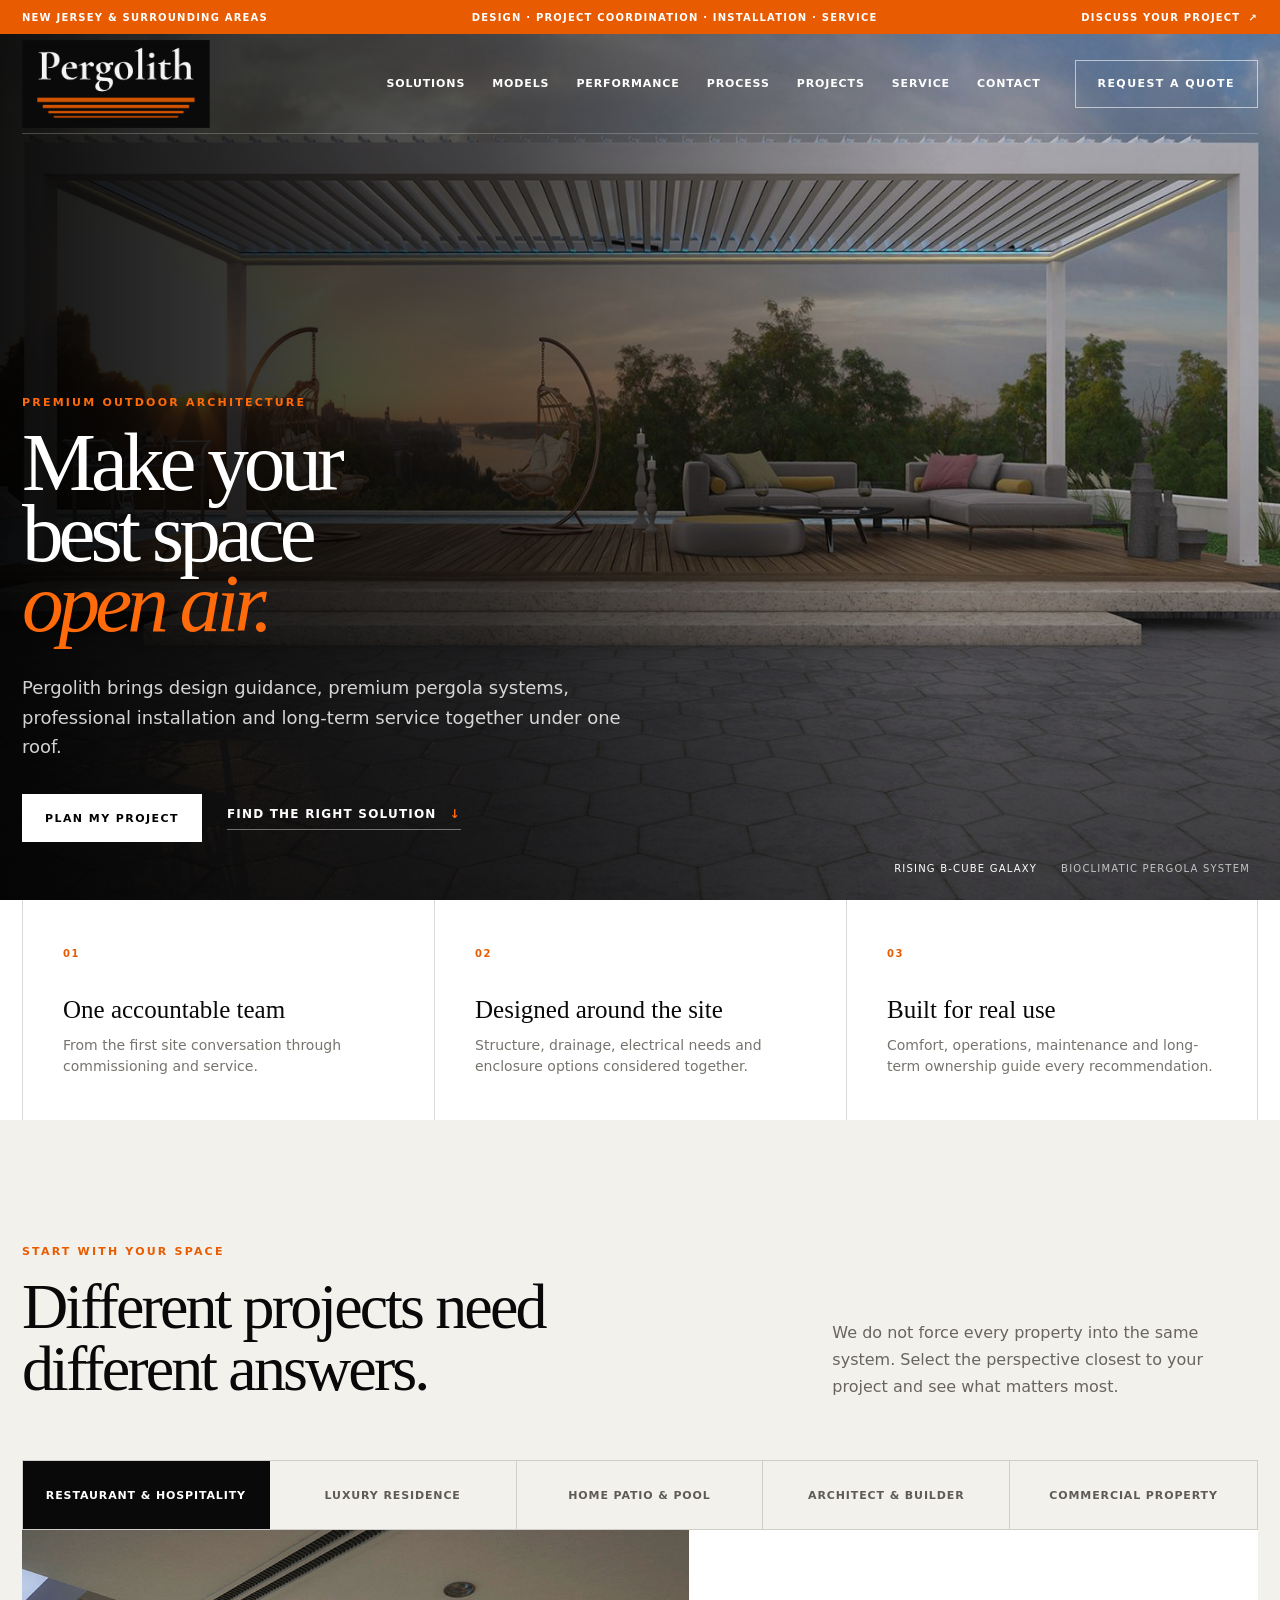
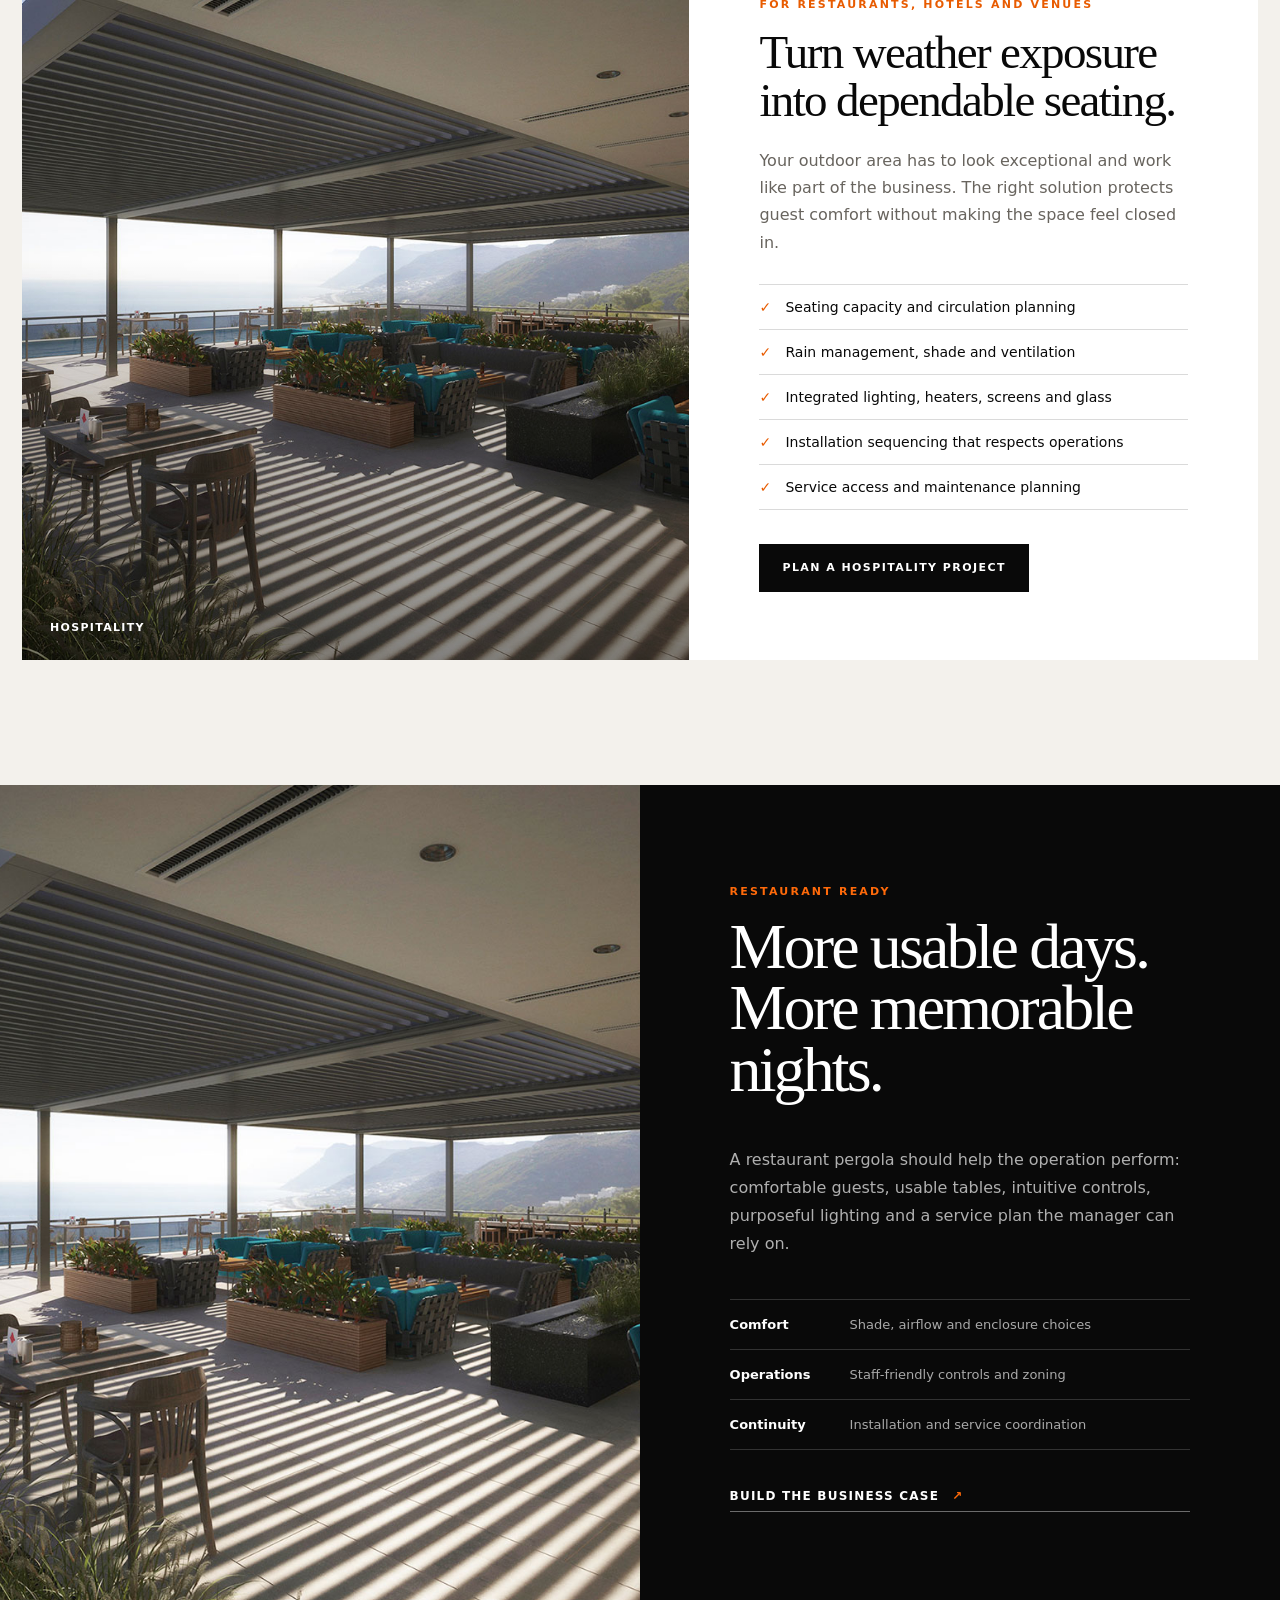
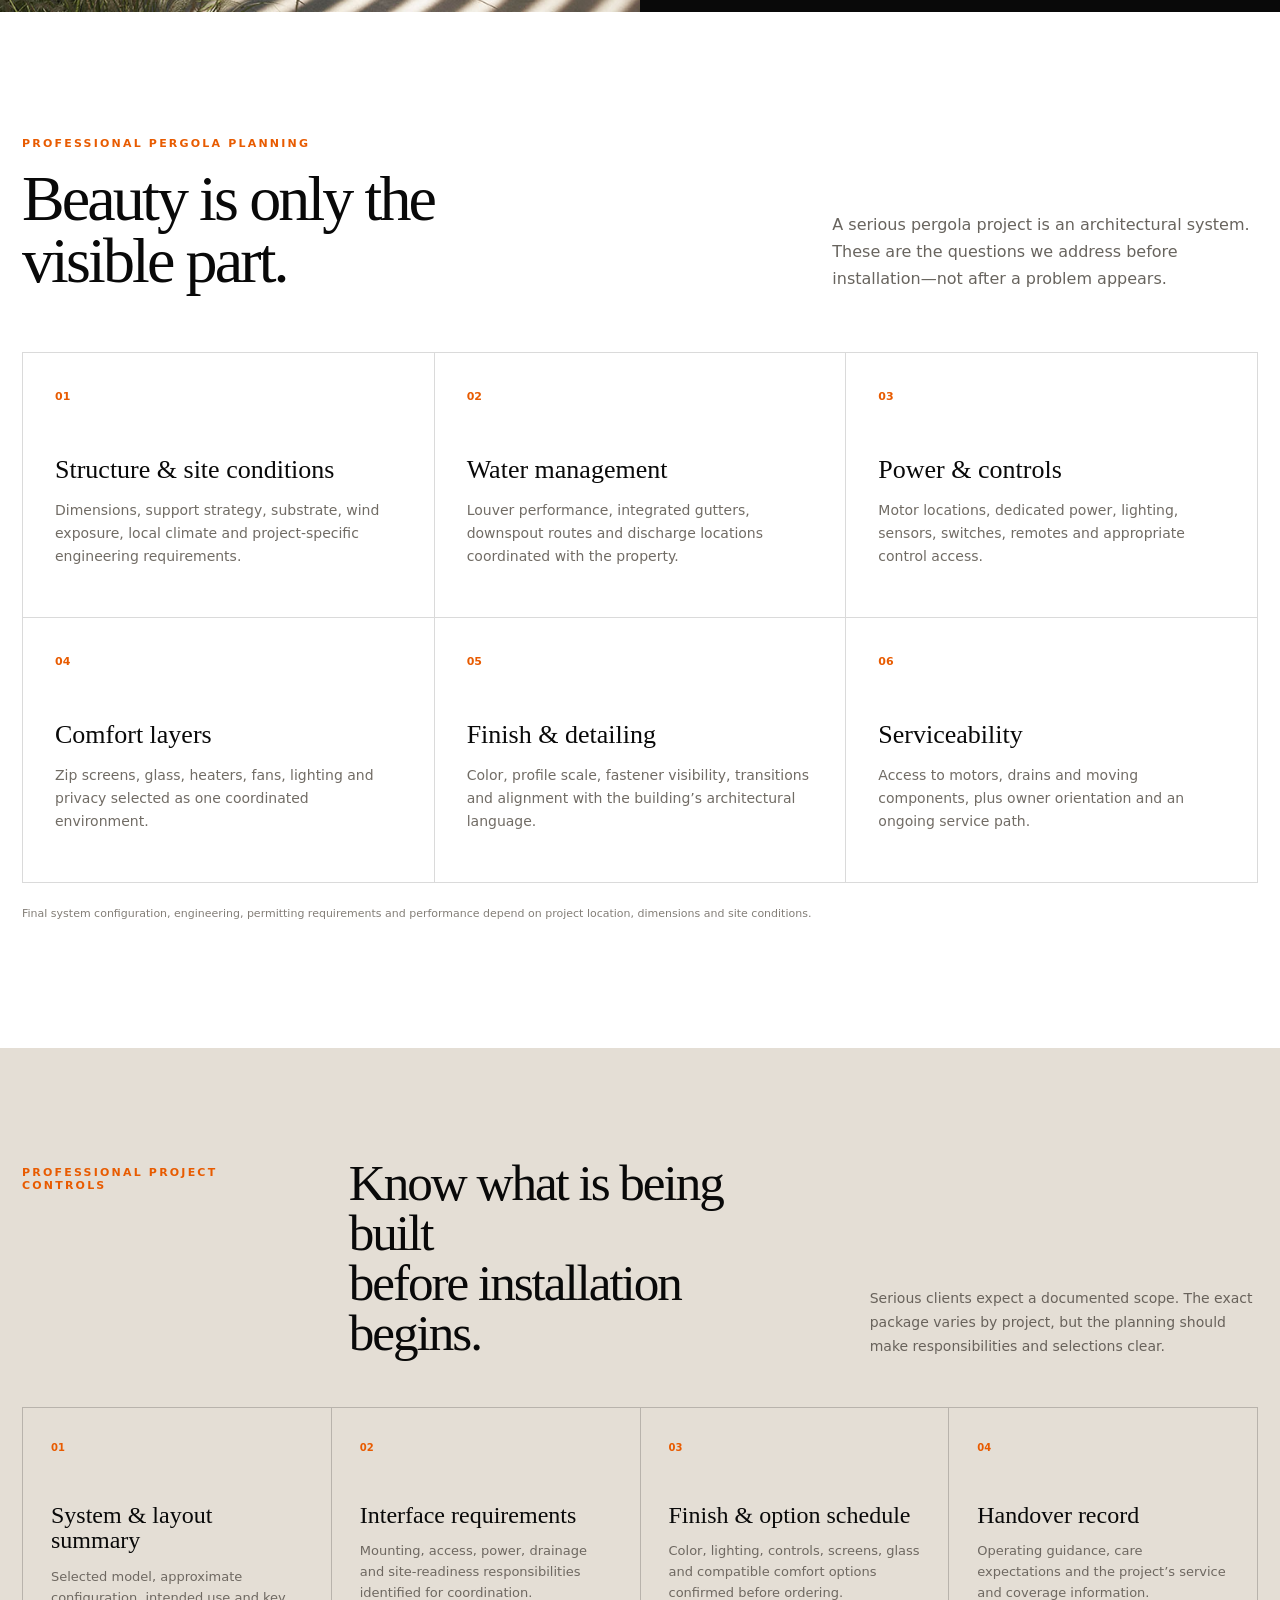
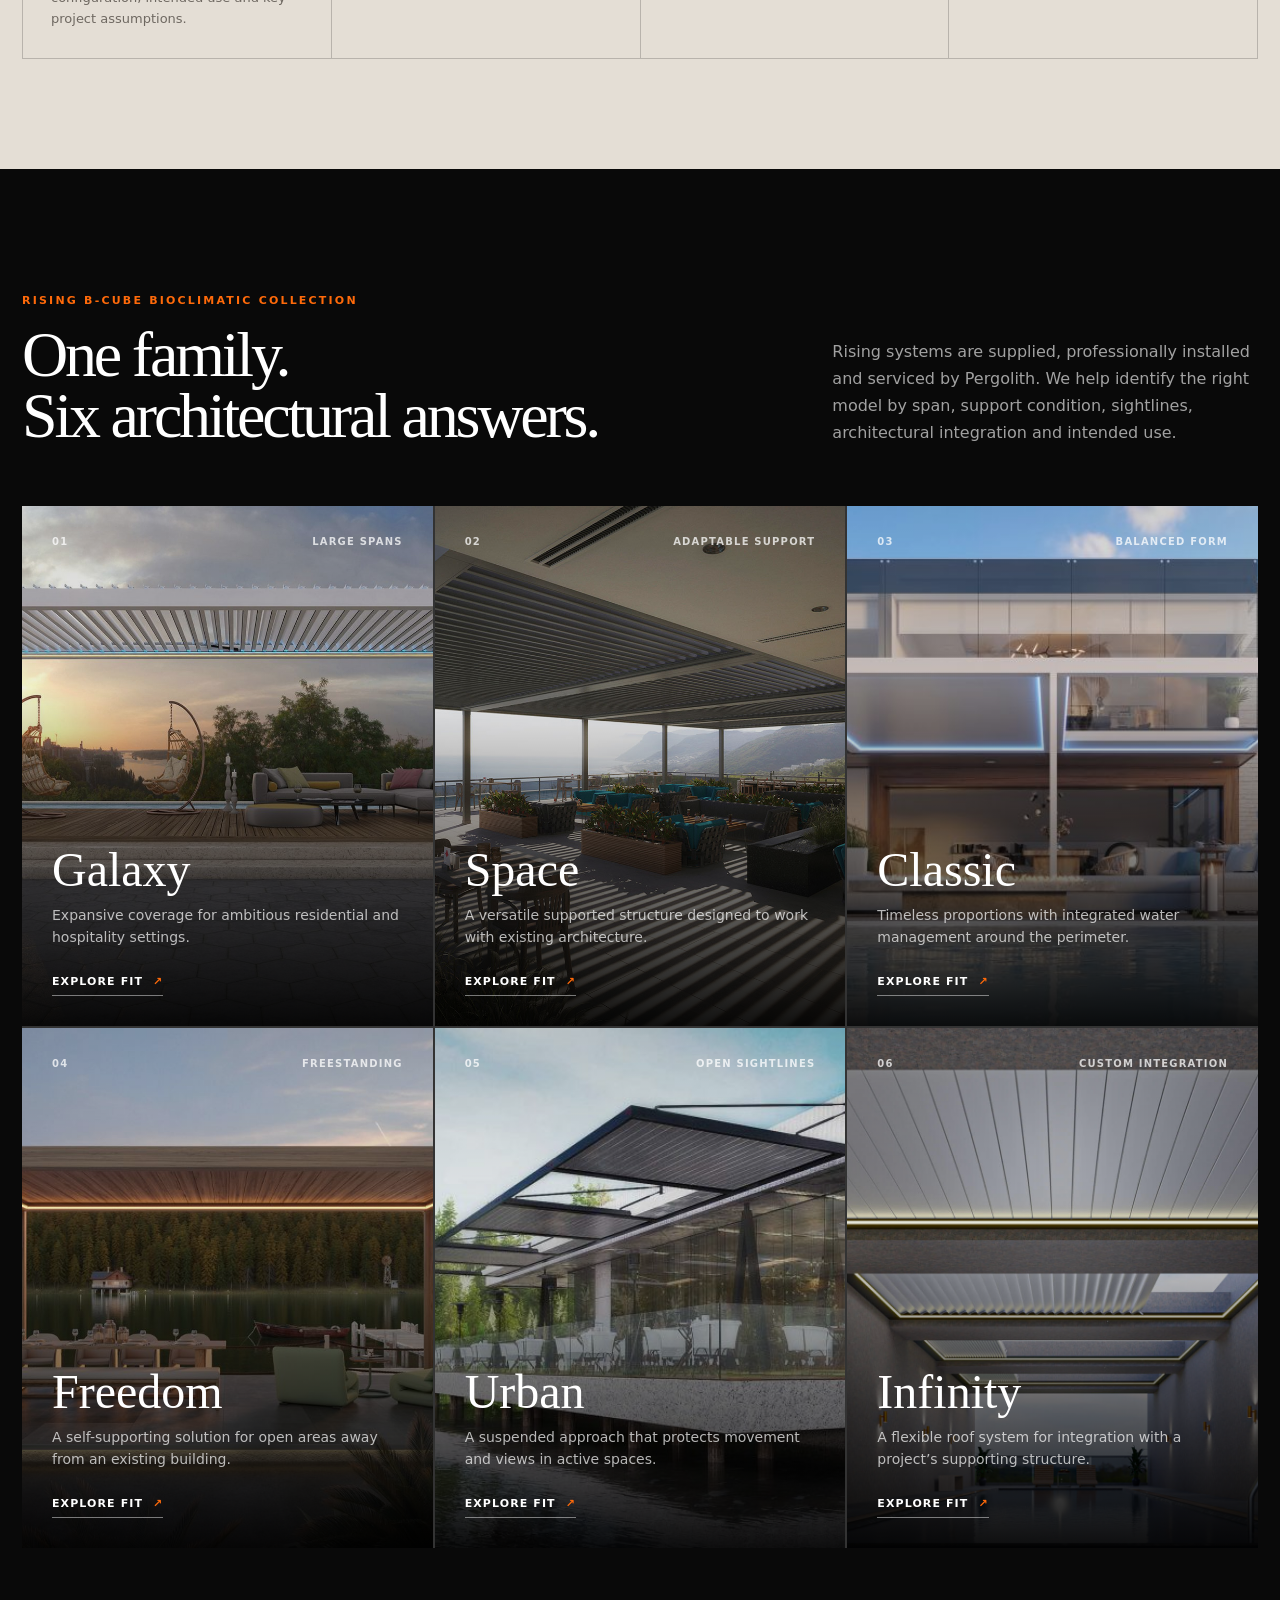
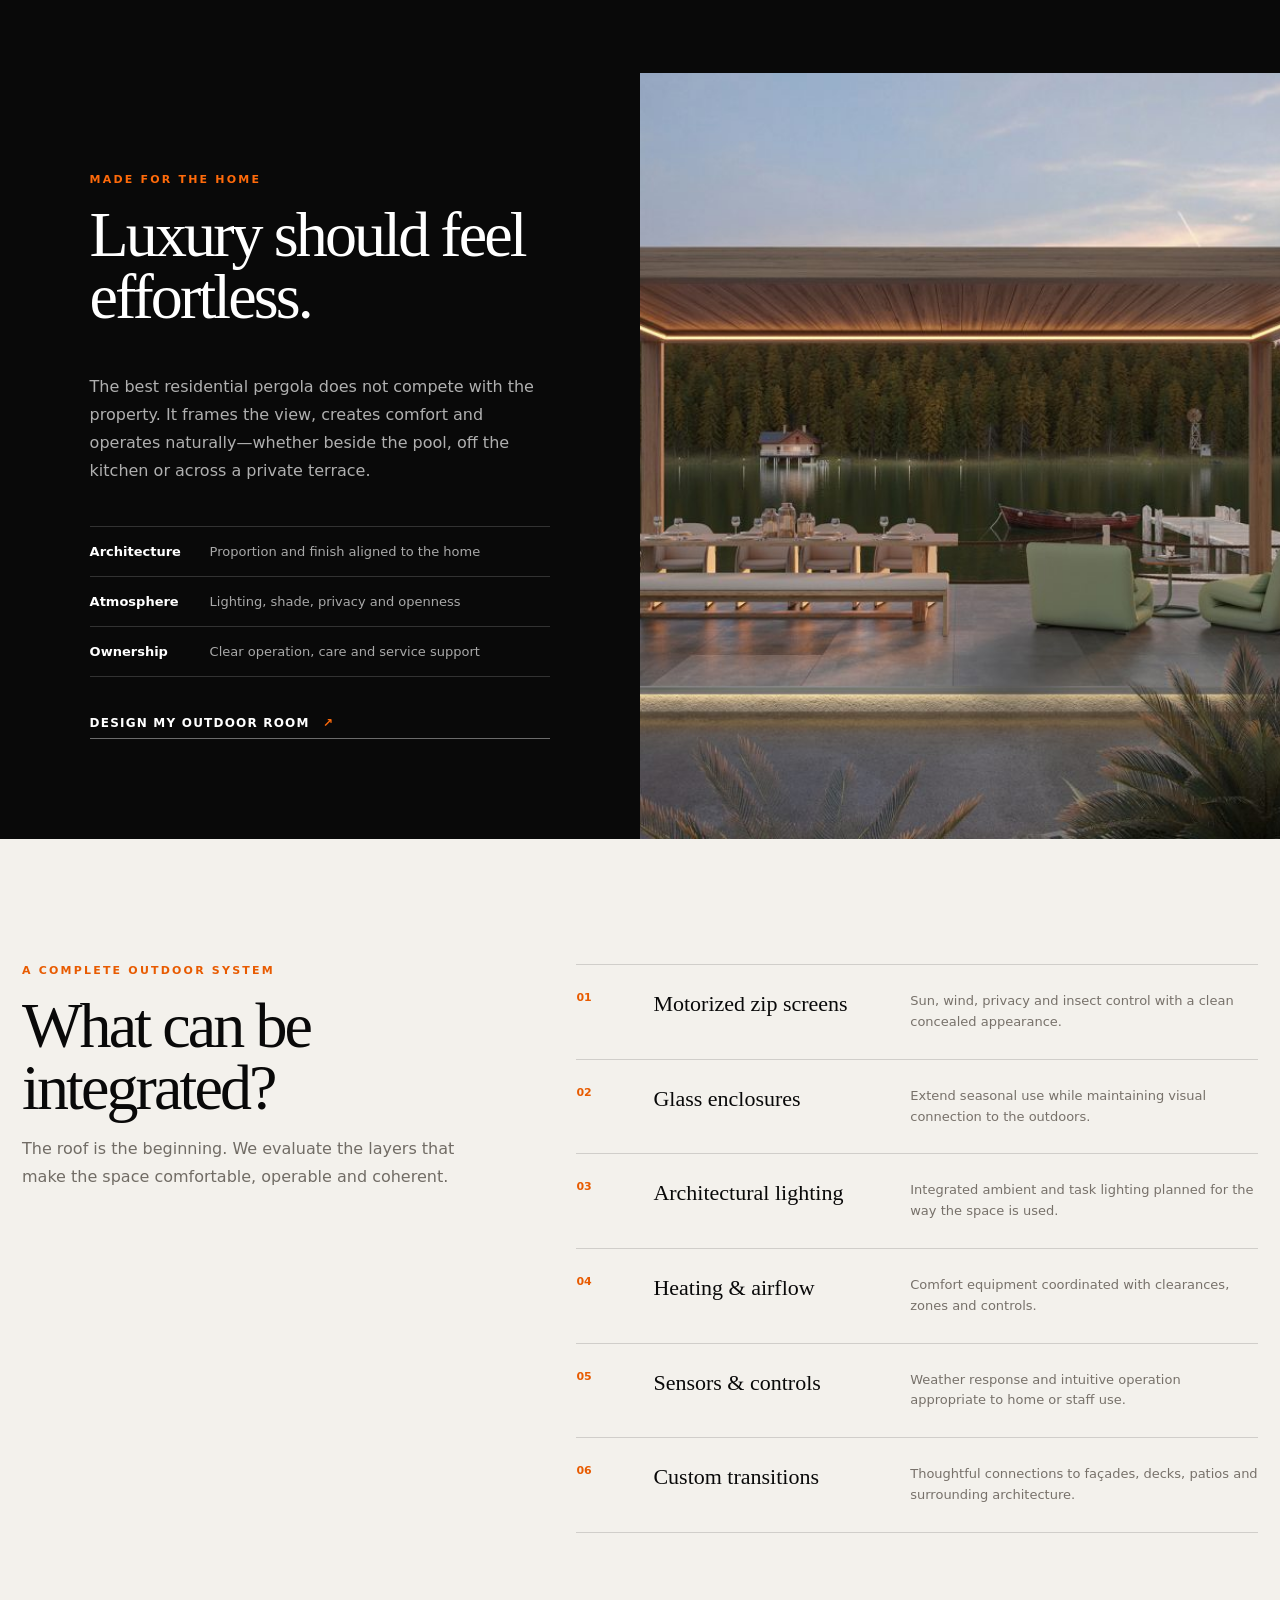
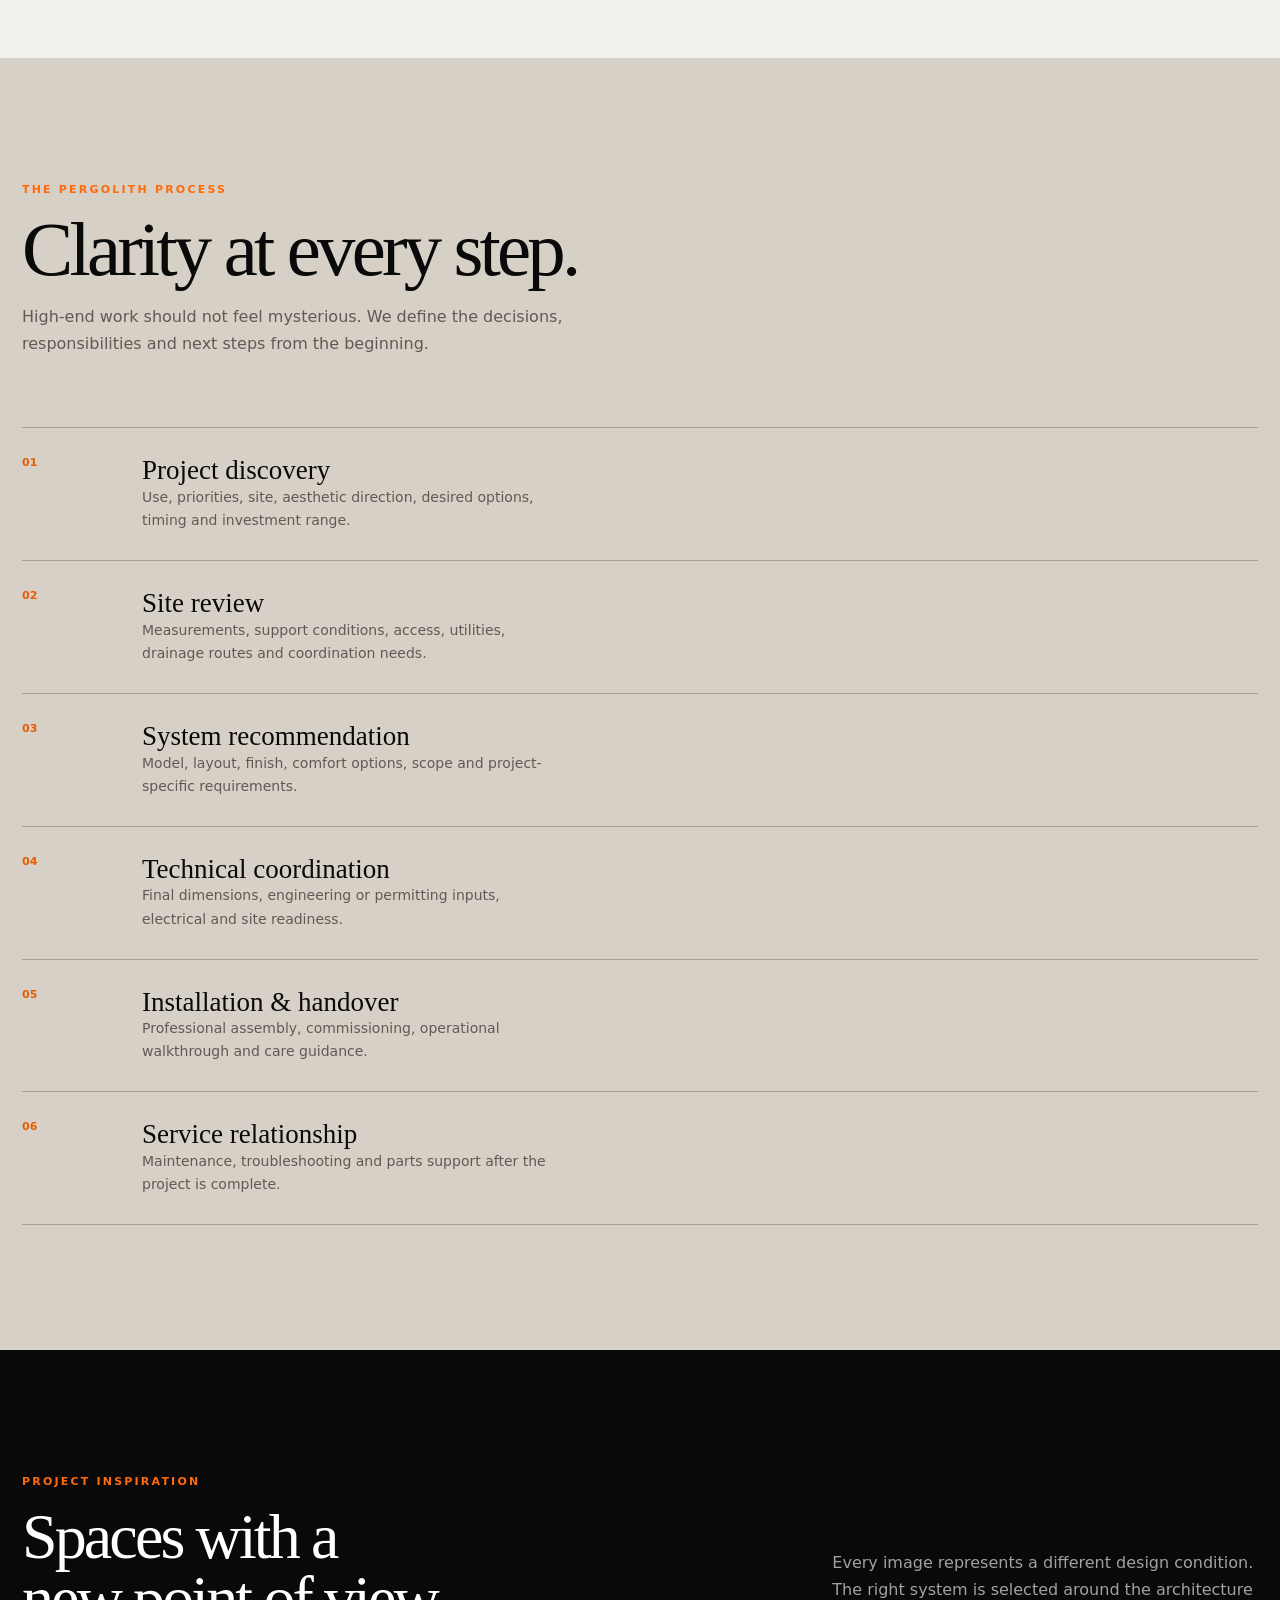
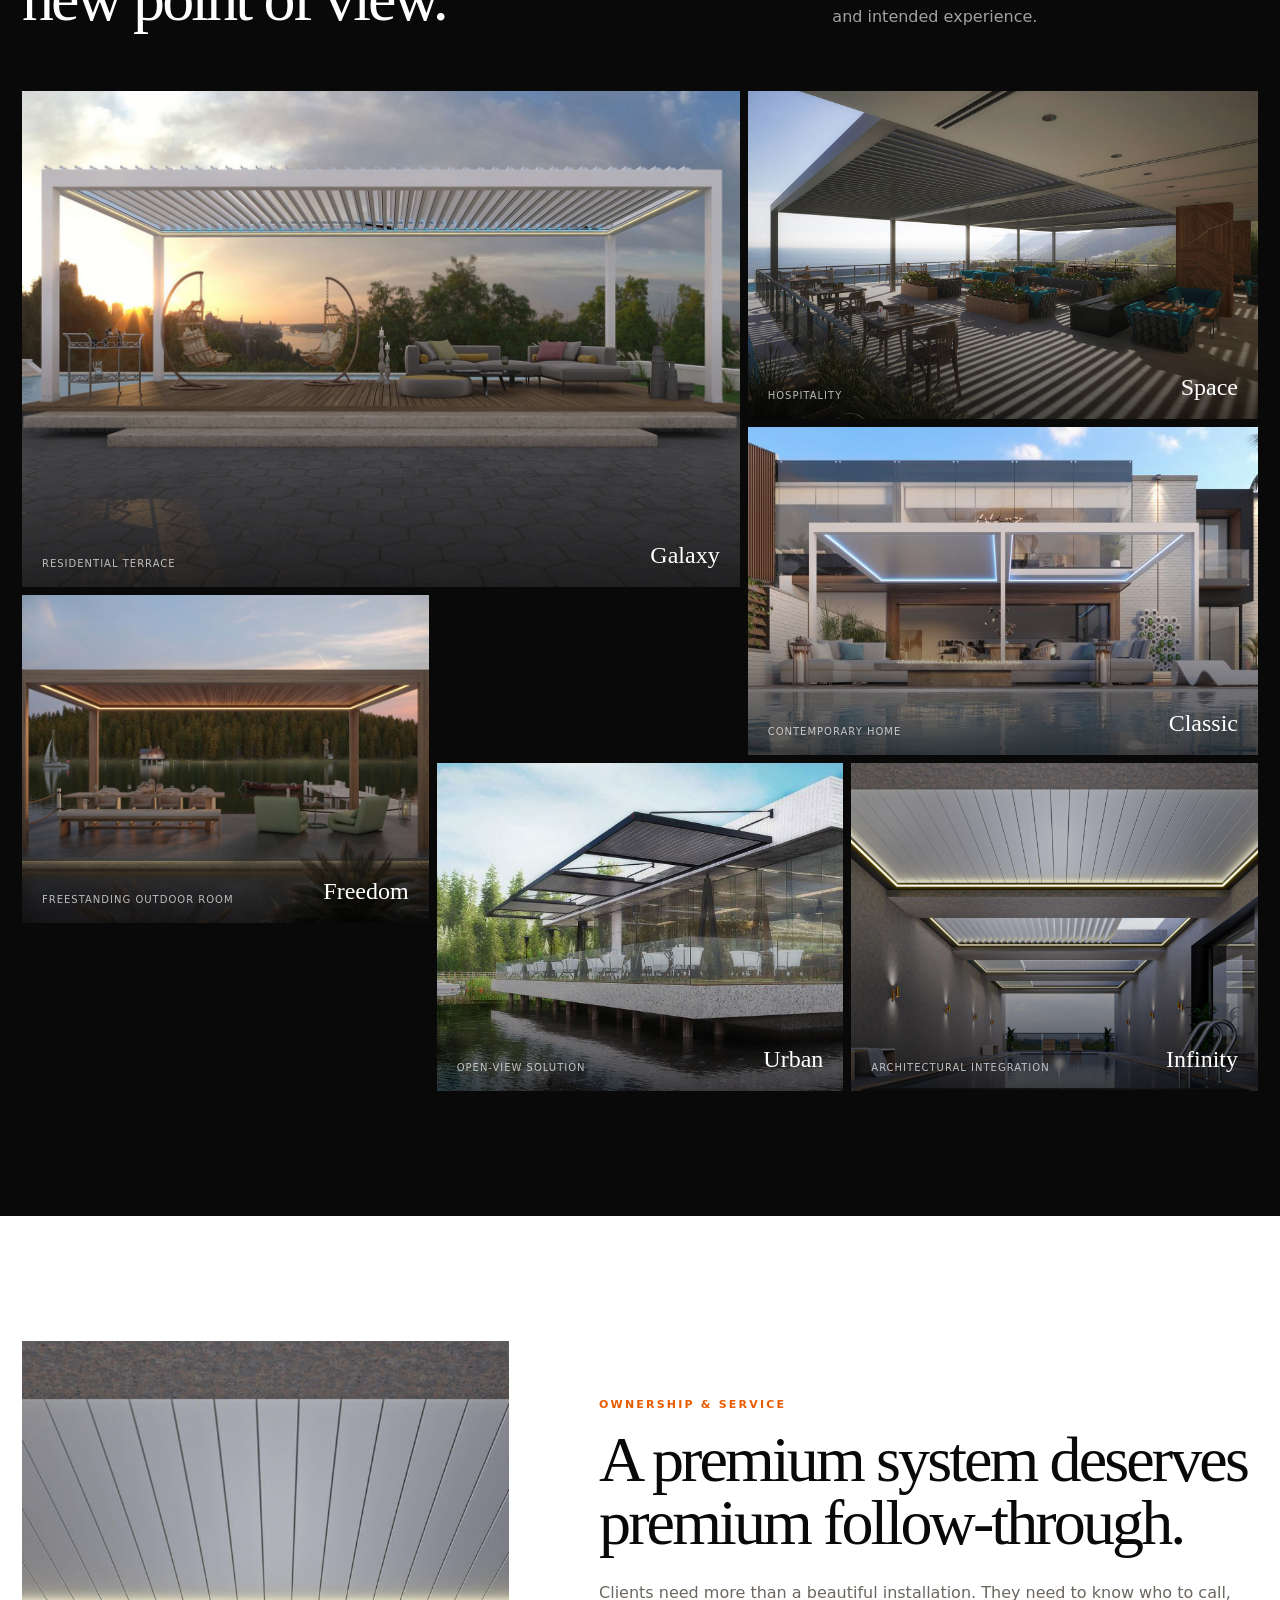
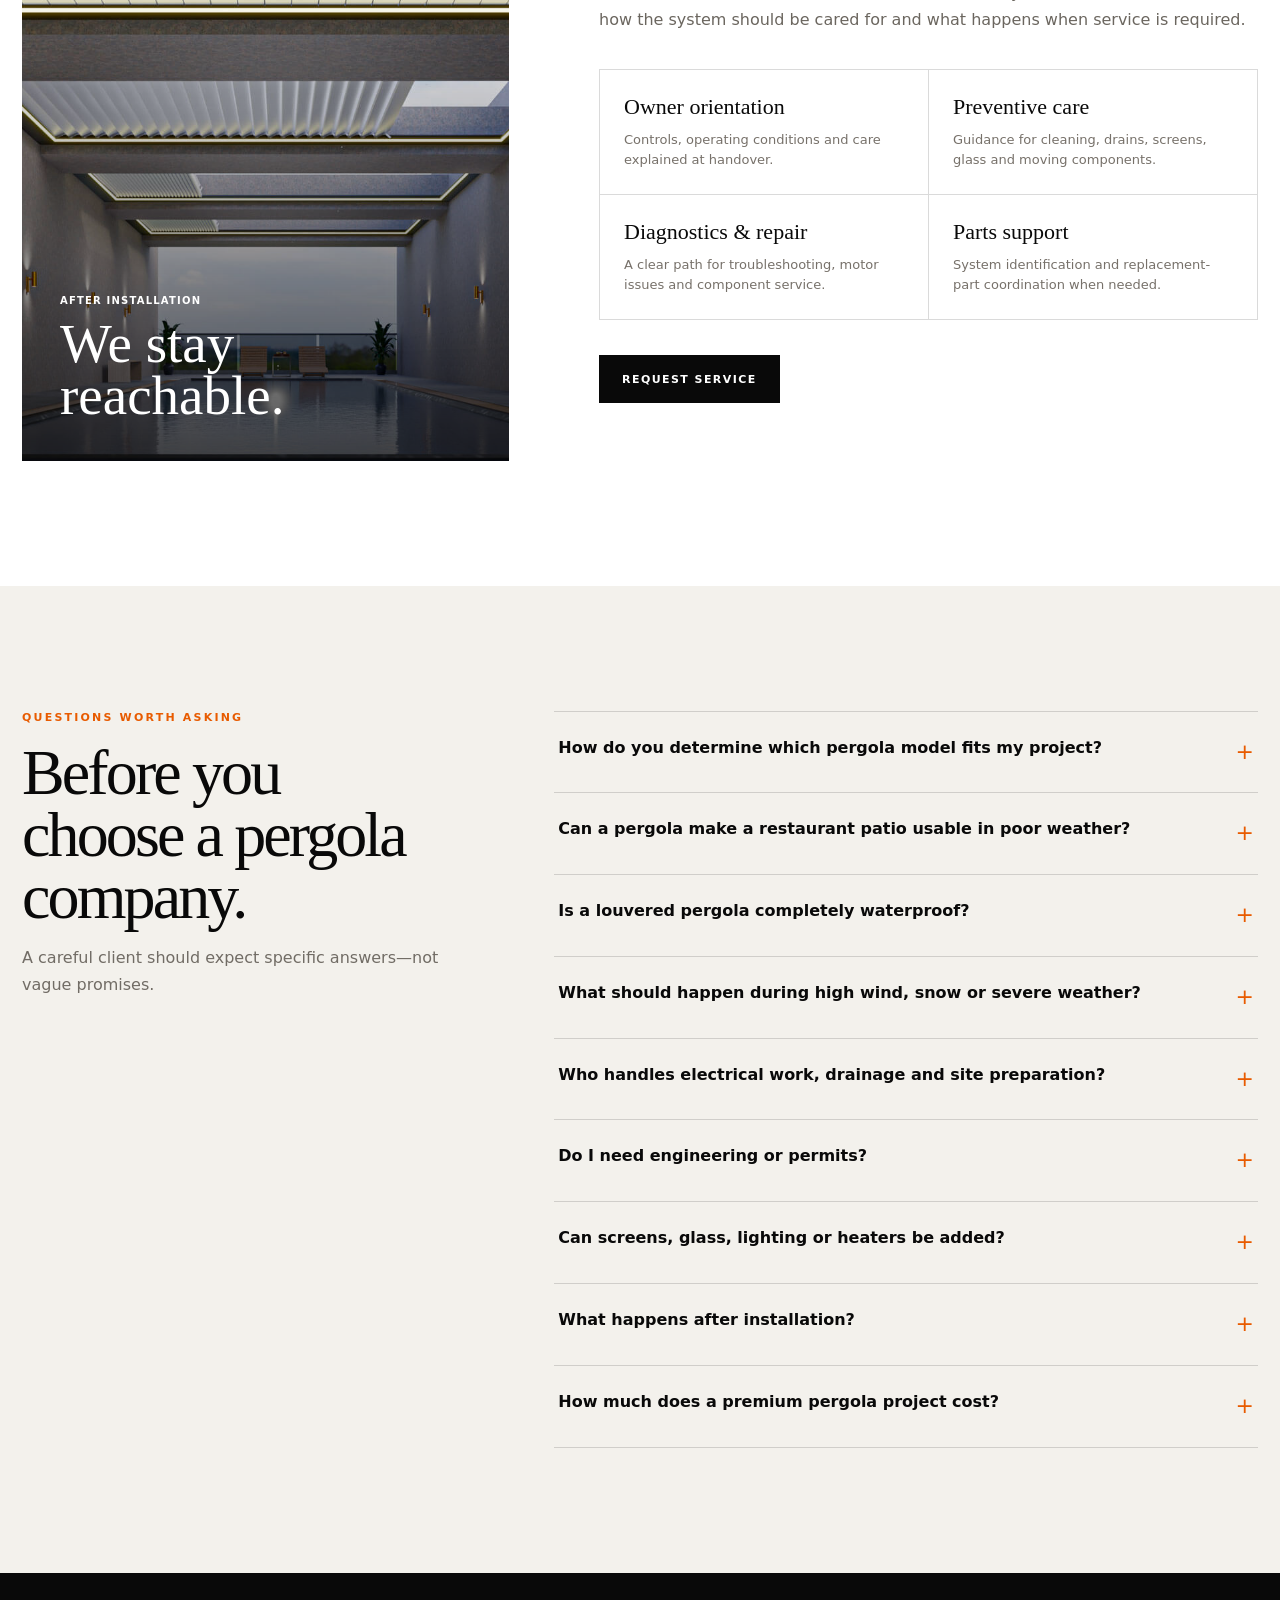
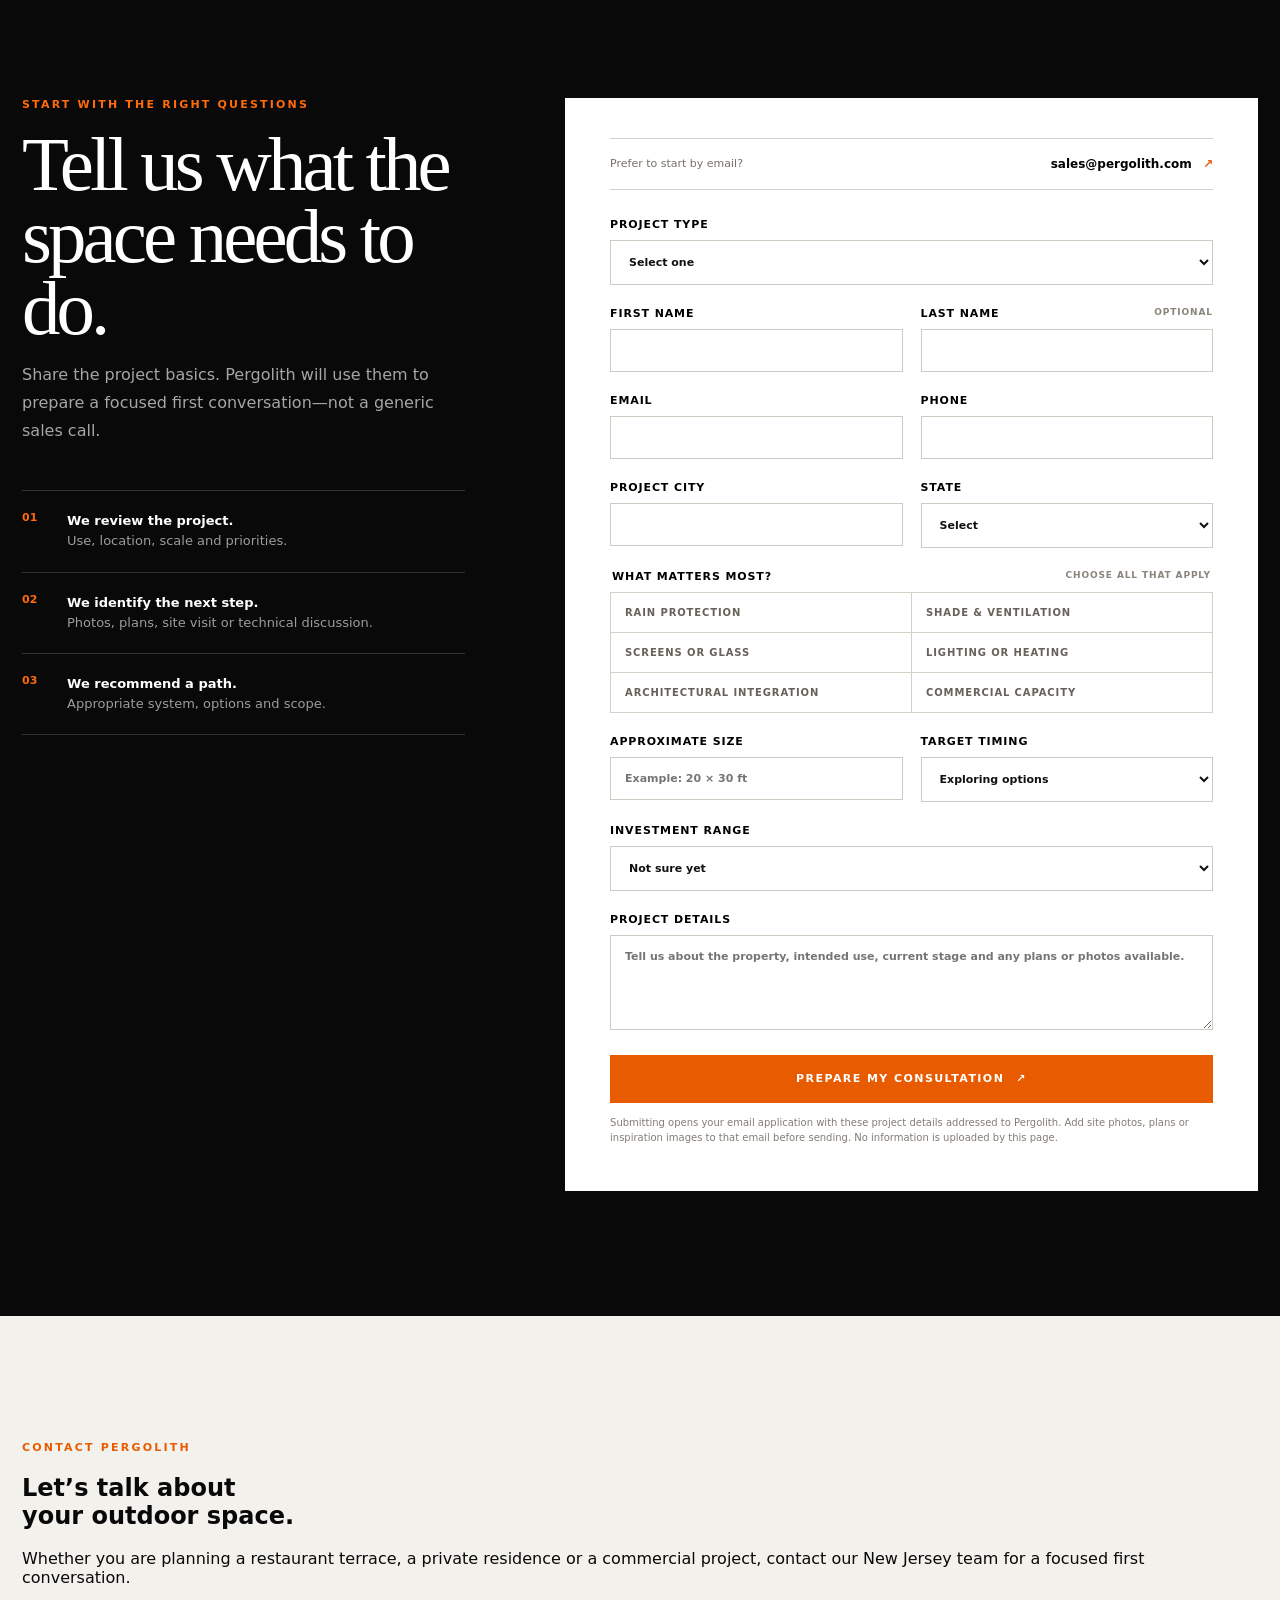
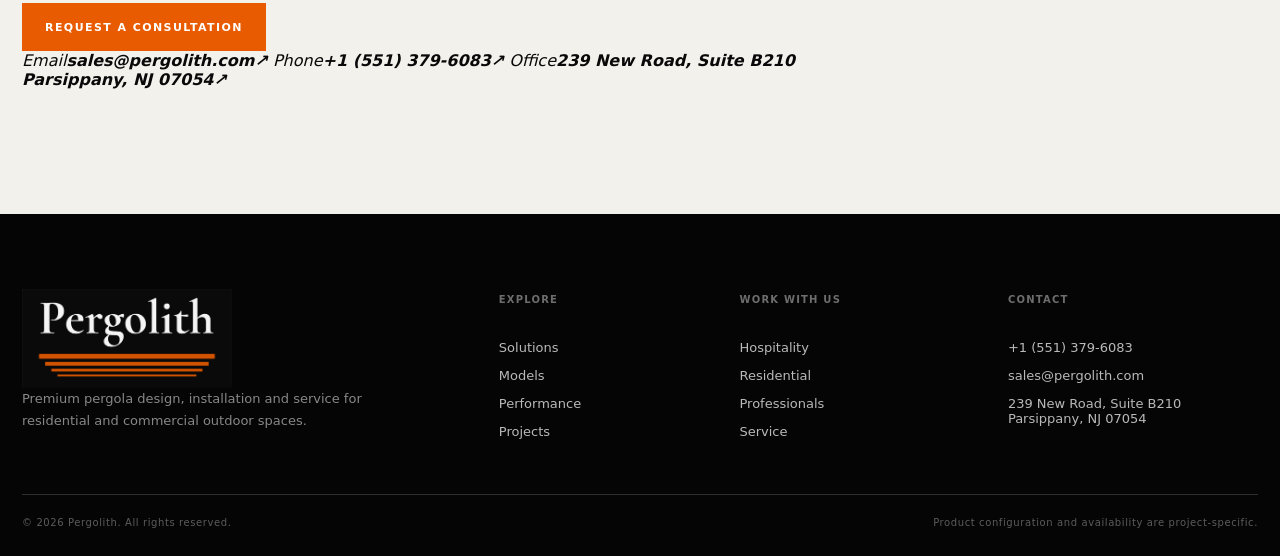
==== commit 1bf59de0: "Update Pergolith contact information" ====
--- a/index.html
+++ b/index.html
@@ -7,20 +7,20 @@
   <meta name="robots" content="index,follow,max-image-preview:large">
   <meta name="description" content="Pergolith designs, supplies, installs and services premium pergola systems, motorized screens and outdoor enclosures for homes, restaurants and commercial spaces across New Jersey and surrounding areas.">
   <title>Pergolith | Premium Pergola Design & Installation</title>
-  <link rel="canonical" href="https://www.pergolith.com/">
+  <link rel="canonical" href="https://pergolith.com/">
   <meta property="og:type" content="website">
   <meta property="og:title" content="Pergolith | Premium Pergola Design & Installation">
   <meta property="og:description" content="Premium outdoor architecture for homes, restaurants and commercial spaces.">
-  <meta property="og:url" content="https://www.pergolith.com/">
-  <meta property="og:image" content="https://www.pergolith.com/assets/og.png">
+  <meta property="og:url" content="https://pergolith.com/">
+  <meta property="og:image" content="https://pergolith.com/assets/og.png">
   <meta name="twitter:card" content="summary_large_image">
   <meta name="twitter:title" content="Pergolith | Premium Pergola Design & Installation">
   <meta name="twitter:description" content="Premium outdoor architecture for homes, restaurants and commercial spaces.">
-  <meta name="twitter:image" content="https://www.pergolith.com/assets/og.png">
+  <meta name="twitter:image" content="https://pergolith.com/assets/og.png">
   <link rel="preload" href="assets/b-cube-galaxy.jpg" as="image">
   <link rel="stylesheet" href="styles.css">
   <script type="application/ld+json">
-  {"@context":"https://schema.org","@type":"HomeAndConstructionBusiness","name":"Pergolith","url":"https://www.pergolith.com/","description":"Premium pergola design, installation and service for residential, hospitality and commercial outdoor spaces.","areaServed":[{"@type":"State","name":"New Jersey"},{"@type":"AdministrativeArea","name":"New York metropolitan area"}],"knowsAbout":["Bioclimatic pergolas","Retractable pergolas","Motorized screens","Glass enclosures","Outdoor living systems"]}
+  {"@context":"https://schema.org","@type":"HomeAndConstructionBusiness","name":"Pergolith","url":"https://pergolith.com/","email":"sales@pergolith.com","telephone":"+1-551-379-6083","address":{"@type":"PostalAddress","streetAddress":"239 New Road, Suite B210","addressLocality":"Parsippany","addressRegion":"NJ","postalCode":"07054","addressCountry":"US"},"description":"Premium pergola design, installation and service for residential, hospitality and commercial outdoor spaces.","areaServed":[{"@type":"State","name":"New Jersey"},{"@type":"AdministrativeArea","name":"New York metropolitan area"}],"knowsAbout":["Bioclimatic pergolas","Retractable pergolas","Motorized screens","Glass enclosures","Outdoor living systems"]}
   </script>
 </head>
 <body>
@@ -46,6 +46,7 @@
         <a href="#process">Process</a>
         <a href="#projects">Projects</a>
         <a href="#service">Service</a>
+        <a href="#contact">Contact</a>
       </nav>
       <a class="button button--outline header__quote" href="#quote">Request a quote</a>
       <button class="menu-button" type="button" aria-label="Open menu" aria-expanded="false" data-menu-button>
@@ -54,7 +55,7 @@
     </div>
     <nav class="mobile-nav" aria-label="Mobile navigation" data-mobile-nav>
       <a href="#solutions">Solutions</a><a href="#models">Models</a><a href="#performance">Performance</a>
-      <a href="#process">Process</a><a href="#projects">Projects</a><a href="#service">Service</a>
+      <a href="#process">Process</a><a href="#projects">Projects</a><a href="#service">Service</a><a href="#contact">Contact</a>
       <a class="button button--orange" href="#quote">Request a quote</a>
     </nav>
   </header>
@@ -300,7 +301,7 @@
           <div class="form-status" role="status" aria-live="polite" data-form-status></div>
           <div class="interest-banner" hidden data-interest-banner><span>System interest</span><strong data-interest-label></strong></div>
           <input type="hidden" name="systemInterest" data-system-interest>
-          <div class="form-direct"><span>Prefer to start by email?</span><a href="mailto:hello@pergolith.com">hello@pergolith.com <b>↗</b></a></div>
+          <div class="form-direct"><span>Prefer to start by email?</span><a href="mailto:sales@pergolith.com">sales@pergolith.com <b>↗</b></a></div>
           <label>Project type<select name="projectType" required data-project-select><option value="">Select one</option><option>Restaurant / Hospitality</option><option>Luxury Residence / Villa</option><option>Home Patio / Pool</option><option>Architect / Builder</option><option>Commercial Property</option><option>Service / Repair</option></select></label>
           <div class="field-row"><label>First name<input name="firstName" autocomplete="given-name" required></label><label>Last name<span class="label-hint">Optional</span><input name="lastName" autocomplete="family-name"></label></div>
           <div class="field-row"><label>Email<input type="email" name="email" autocomplete="email" required></label><label>Phone<input type="tel" name="phone" autocomplete="tel"></label></div>
@@ -314,6 +315,22 @@
         </form>
       </div>
     </section>
+
+    <section class="contact section" id="contact">
+      <div class="shell contact__grid">
+        <div class="contact__intro">
+          <p class="eyebrow eyebrow--dark">Contact Pergolith</p>
+          <h2>Let’s talk about<br>your outdoor space.</h2>
+          <p>Whether you are planning a restaurant terrace, a private residence or a commercial project, contact our New Jersey team for a focused first conversation.</p>
+          <a class="button button--orange" href="#quote">Request a consultation</a>
+        </div>
+        <address class="contact__details">
+          <a class="contact-card" href="mailto:sales@pergolith.com"><span>Email</span><strong>sales@pergolith.com</strong><b aria-hidden="true">↗</b></a>
+          <a class="contact-card" href="tel:+15513796083"><span>Phone</span><strong>+1 (551) 379-6083</strong><b aria-hidden="true">↗</b></a>
+          <a class="contact-card" href="https://www.google.com/maps/search/?api=1&amp;query=239%20New%20Road%20Suite%20B210%20Parsippany%20NJ%2007054" target="_blank" rel="noopener noreferrer"><span>Office</span><strong>239 New Road, Suite B210<br>Parsippany, NJ 07054</strong><b aria-hidden="true">↗</b></a>
+        </address>
+      </div>
+    </section>
   </main>
 
   <footer class="footer">
@@ -321,7 +338,7 @@
       <div><a class="logo footer__logo" href="#top"><img src="assets/pergolith-logo.png" alt="Pergolith"></a><p>Premium pergola design, installation and service for residential and commercial outdoor spaces.</p></div>
       <div><h2>Explore</h2><a href="#solutions">Solutions</a><a href="#models">Models</a><a href="#performance">Performance</a><a href="#projects">Projects</a></div>
       <div><h2>Work with us</h2><a href="#quote" data-project-choice="Restaurant / Hospitality">Hospitality</a><a href="#quote" data-project-choice="Luxury Residence / Villa">Residential</a><a href="#quote" data-project-choice="Architect / Builder">Professionals</a><a href="#service">Service</a></div>
-      <div><h2>Service area</h2><p>New Jersey and surrounding areas</p><a href="https://www.pergolith.com">www.pergolith.com</a><a href="mailto:hello@pergolith.com">hello@pergolith.com</a></div>
+      <div><h2>Contact</h2><a href="tel:+15513796083">+1 (551) 379-6083</a><a href="mailto:sales@pergolith.com">sales@pergolith.com</a><a href="https://www.google.com/maps/search/?api=1&amp;query=239%20New%20Road%20Suite%20B210%20Parsippany%20NJ%2007054" target="_blank" rel="noopener noreferrer">239 New Road, Suite B210<br>Parsippany, NJ 07054</a></div>
     </div>
     <div class="shell footer__bottom"><span>© 2026 Pergolith. All rights reserved.</span><span>Product configuration and availability are project-specific.</span></div>
   </footer>
--- a/styles.css
+++ b/styles.css
@@ -0,0 +1,45 @@
+:root{--black:#090909;--charcoal:#151515;--paper:#f3f1ec;--white:#fff;--orange:#e85b00;--orange-bright:#ff6a0a;--muted:#77736d;--line:rgba(9,9,9,.15);--light-line:rgba(255,255,255,.17);--shell:1240px;--serif:Georgia,"Times New Roman",serif;--sans:Inter,ui-sans-serif,system-ui,-apple-system,BlinkMacSystemFont,"Segoe UI",sans-serif}
+*{box-sizing:border-box}html{scroll-behavior:smooth;scroll-padding-top:100px}body{margin:0;background:var(--paper);color:var(--black);font-family:var(--sans);font-size:16px}body.menu-open{overflow:hidden}img{display:block;max-width:100%}a{color:inherit;text-decoration:none}button,input,select,textarea{font:inherit}.shell{width:min(var(--shell),calc(100% - 44px));margin-inline:auto}.skip-link{position:fixed;z-index:999;top:10px;left:10px;padding:12px 16px;background:#fff;color:#000;transform:translateY(-150%)}.skip-link:focus{transform:none}.eyebrow{margin:0 0 18px;color:var(--orange-bright);font-size:11px;font-weight:800;letter-spacing:.2em;text-transform:uppercase}.eyebrow--dark{color:var(--orange)}
+.button{min-height:48px;padding:14px 22px;border:1px solid transparent;display:inline-flex;gap:12px;align-items:center;justify-content:center;font-size:11px;font-weight:800;letter-spacing:.13em;text-transform:uppercase;transition:background .25s,color .25s,border .25s,transform .25s}.button:hover{transform:translateY(-2px)}.button--outline{border-color:rgba(255,255,255,.58);color:#fff}.button--outline:hover{background:#fff;color:#000}.button--light{background:#fff;color:#000}.button--light:hover{background:var(--orange);color:#fff}.button--dark{background:var(--black);color:#fff}.button--dark:hover{background:var(--orange)}.button--orange{background:var(--orange);color:#fff}.button--orange:hover{background:var(--orange-bright)}.text-link{display:inline-flex;gap:13px;align-items:center;color:#fff;font-size:12px;font-weight:750;letter-spacing:.1em;text-transform:uppercase;border-bottom:1px solid rgba(255,255,255,.4);padding-bottom:8px}.text-link span{color:var(--orange-bright)}.text-link--light{margin-top:14px}
+.topbar{position:absolute;z-index:30;top:0;left:0;width:100%;height:34px;background:var(--orange);color:#fff}.topbar__inner{height:100%;display:flex;align-items:center;justify-content:space-between;font-size:10px;font-weight:750;letter-spacing:.12em;text-transform:uppercase}.topbar a{display:flex;gap:8px;align-items:center}.site-header{position:absolute;z-index:25;top:34px;left:0;width:100%;color:#fff;transition:background .3s,transform .3s}.site-header.is-fixed{position:fixed;top:0;background:rgba(9,9,9,.96);box-shadow:0 10px 35px rgba(0,0,0,.18)}.header__inner{height:100px;display:flex;align-items:center;gap:30px;border-bottom:1px solid rgba(255,255,255,.22)}.logo{margin-right:auto}.logo img{width:188px;height:88px;object-fit:contain}.desktop-nav{display:flex;gap:27px;align-items:center}.desktop-nav a{position:relative;font-size:11px;font-weight:750;letter-spacing:.08em;text-transform:uppercase}.desktop-nav a:after{content:"";position:absolute;left:0;right:100%;bottom:-7px;height:1px;background:var(--orange);transition:right .25s}.desktop-nav a:hover:after{right:0}.header__quote{margin-left:4px}.menu-button{display:none;width:44px;height:44px;border:0;background:transparent;padding:10px}.menu-button span{display:block;height:1px;background:#fff;margin:7px 0;transition:.25s}.menu-button[aria-expanded="true"] span:first-child{transform:translateY(4px) rotate(45deg)}.menu-button[aria-expanded="true"] span:last-child{transform:translateY(-4px) rotate(-45deg)}.mobile-nav{display:none}
+.hero{position:relative;min-height:850px;display:flex;align-items:flex-end;color:#fff;background:url("assets/b-cube-galaxy.jpg") center/cover no-repeat;overflow:hidden}.hero__shade{position:absolute;inset:0;background:linear-gradient(90deg,rgba(0,0,0,.93) 0%,rgba(0,0,0,.64) 38%,rgba(0,0,0,.08) 75%),linear-gradient(0deg,rgba(0,0,0,.42),transparent 55%)}.hero__content{position:relative;z-index:2;padding:220px 0 100px}.hero h1{margin:0;max-width:800px;font:400 clamp(64px,7vw,105px)/.83 var(--serif);letter-spacing:-.06em}.hero h1 em{font-weight:400;color:var(--orange-bright)}.hero__copy{max-width:610px;margin:34px 0 32px;color:rgba(255,255,255,.82);font-size:18px;line-height:1.65}.hero__actions{display:flex;gap:25px;align-items:center}.hero__caption{position:absolute;z-index:2;right:30px;bottom:26px;display:flex;gap:24px;color:rgba(255,255,255,.7);font-size:10px;letter-spacing:.12em;text-transform:uppercase}.hero__caption span:first-child{color:#fff}
+.assurance{background:#fff}.assurance__grid{display:grid;grid-template-columns:repeat(3,1fr)}.assurance article{min-height:220px;padding:42px 40px;border-left:1px solid var(--line)}.assurance article:last-child{border-right:1px solid var(--line)}.mini-index{color:var(--orange);font-size:10px;font-weight:800;letter-spacing:.15em}.assurance h2{margin:35px 0 11px;font:400 25px/1.1 var(--serif)}.assurance p{margin:0;color:var(--muted);font-size:14px;line-height:1.55}
+.section{padding:125px 0}.section-heading{margin-bottom:60px}.section-heading--split{display:grid;grid-template-columns:1.1fr .65fr;gap:90px;align-items:end}.section-heading h2,.scope h2,.faq h2{margin:0;font:400 clamp(48px,5vw,72px)/.97 var(--serif);letter-spacing:-.045em}.section-heading>p{margin:0;color:#68645e;line-height:1.7}.audience-tabs{display:grid;grid-template-columns:repeat(4,1fr);border:1px solid var(--line);margin-bottom:0}.audience-tab{min-height:68px;border:0;border-right:1px solid var(--line);background:transparent;padding:16px 12px;color:#5f5a54;font-size:11px;font-weight:800;letter-spacing:.08em;text-transform:uppercase}.audience-tab:last-child{border-right:0}.audience-tab.is-active{background:var(--black);color:#fff}.audience-panel{display:grid;grid-template-columns:1.08fr .92fr;background:#fff}.audience-panel[hidden]{display:none}.audience-panel__image{min-height:590px;background:center/cover no-repeat;position:relative}.audience-panel__image:after{content:"";position:absolute;inset:0;background:linear-gradient(0deg,rgba(0,0,0,.48),transparent 55%)}.audience-panel__image span{position:absolute;z-index:2;left:28px;bottom:26px;color:#fff;font-size:11px;font-weight:800;letter-spacing:.12em;text-transform:uppercase}.image-restaurant{background-image:url("assets/b-cube-space.jpg")}.image-villa{background-image:url("assets/b-cube-galaxy.jpg")}.image-professional{background-image:url("assets/b-cube-classic.jpg")}.image-commercial{background-image:url("assets/b-cube-urban.jpg")}.audience-panel__content{padding:68px 70px}.audience-panel h3{margin:0 0 22px;font:400 47px/1.02 var(--serif);letter-spacing:-.035em}.audience-panel__content>p:not(.eyebrow){color:#68645e;line-height:1.7}.check-list{list-style:none;margin:28px 0 34px;padding:0;border-top:1px solid var(--line)}.check-list li{position:relative;padding:14px 0 14px 26px;border-bottom:1px solid var(--line);font-size:14px}.check-list li:before{content:"✓";position:absolute;left:0;color:var(--orange);font-weight:800}
+.feature{display:grid;grid-template-columns:1fr 1fr;background:var(--black);color:#fff}.feature__image{min-height:760px;background:center/cover no-repeat}.feature--restaurant .feature__image{background-image:url("assets/b-cube-space.jpg")}.feature--villa .feature__image{background-image:url("assets/b-cube-freedom.jpg")}.feature__content{padding:100px clamp(45px,7vw,115px);display:flex;flex-direction:column;justify-content:center}.feature h2{margin:0 0 30px;font:400 clamp(48px,5vw,72px)/.96 var(--serif);letter-spacing:-.045em}.feature__content>p:not(.eyebrow){max-width:600px;color:rgba(255,255,255,.68);line-height:1.75}.feature__facts{margin:25px 0;border-top:1px solid var(--light-line)}.feature__facts span{display:grid;grid-template-columns:120px 1fr;padding:17px 0;border-bottom:1px solid var(--light-line);color:rgba(255,255,255,.65);font-size:13px}.feature__facts b{color:#fff;font-weight:700}
+.performance{background:#fff}.performance-grid{display:grid;grid-template-columns:repeat(3,1fr);border-top:1px solid var(--line);border-left:1px solid var(--line)}.performance-grid article{min-height:265px;padding:32px;border-right:1px solid var(--line);border-bottom:1px solid var(--line)}.performance-grid span{color:var(--orange);font-size:11px;font-weight:800}.performance-grid h3{margin:52px 0 14px;font:400 26px/1.1 var(--serif)}.performance-grid p{margin:0;color:#716c65;font-size:14px;line-height:1.65}.technical-note{margin:22px 0 0;color:#837e77;font-size:11px;line-height:1.6}
+.models{padding:125px 0;background:var(--black);color:#fff}.models__head{display:grid;grid-template-columns:1.1fr .65fr;gap:90px;align-items:end;margin-bottom:60px}.models__head h2{margin:0;font:400 clamp(50px,5vw,76px)/.95 var(--serif);letter-spacing:-.05em}.models__head>p{margin:0;color:rgba(255,255,255,.62);line-height:1.7}.model-grid{display:grid;grid-template-columns:repeat(3,1fr);gap:2px;background:#333}.model-card{position:relative;min-height:520px;padding:30px;display:flex;flex-direction:column;justify-content:space-between;background:center/cover no-repeat;overflow:hidden}.model-card:after{content:"";position:absolute;inset:0;background:linear-gradient(180deg,rgba(0,0,0,.18),rgba(0,0,0,.06) 35%,rgba(0,0,0,.93))}.model-card:before{content:"";position:absolute;z-index:1;inset:0;background:linear-gradient(140deg,transparent 50%,rgba(232,91,0,.35));opacity:0;transition:.3s}.model-card:hover:before{opacity:1}.model-card>*{position:relative;z-index:2}.model-card--galaxy{background-image:url("assets/b-cube-galaxy.jpg")}.model-card--space{background-image:url("assets/b-cube-space.jpg")}.model-card--classic{background-image:url("assets/b-cube-classic.jpg")}.model-card--freedom{background-image:url("assets/b-cube-freedom.jpg")}.model-card--urban{background-image:url("assets/b-cube-urban.jpg")}.model-card--infinity{background-image:url("assets/b-cube-infinity.jpg")}.model-card__top{display:flex;justify-content:space-between;color:rgba(255,255,255,.75);font-size:10px;font-weight:800;letter-spacing:.12em;text-transform:uppercase}.model-card h3{margin:0 0 10px;font:400 48px/1 var(--serif)}.model-card p{margin:0 0 22px;color:rgba(255,255,255,.7);font-size:14px;line-height:1.6}.model-card a{display:inline-flex;gap:10px;padding-bottom:7px;border-bottom:1px solid rgba(255,255,255,.45);font-size:11px;font-weight:800;letter-spacing:.1em;text-transform:uppercase}.model-card a span{color:var(--orange-bright)}
+.scope{background:var(--paper)}.scope__grid{display:grid;grid-template-columns:.8fr 1.2fr;gap:100px}.scope__intro{max-width:450px;color:#716c65;line-height:1.7}.scope-list{border-top:1px solid var(--line)}.scope-list article{display:grid;grid-template-columns:52px .8fr 1.2fr;gap:25px;padding:26px 0;border-bottom:1px solid var(--line);align-items:start}.scope-list span{color:var(--orange);font-size:11px;font-weight:800}.scope-list h3{margin:0;font:400 22px/1.15 var(--serif)}.scope-list p{margin:0;color:#77716a;font-size:13px;line-height:1.6}
+.process{padding:125px 0;background:#d7d0c6}.process__intro{max-width:720px;margin-bottom:70px}.process__intro h2{margin:0;font:400 clamp(52px,6vw,82px)/.95 var(--serif);letter-spacing:-.05em}.process__intro>p:not(.eyebrow){max-width:600px;color:#5f5a54;line-height:1.7}.timeline{list-style:none;margin:0;padding:0;border-top:1px solid rgba(9,9,9,.24)}.timeline li{display:grid;grid-template-columns:90px .75fr 1.25fr;gap:30px;padding:28px 0;border-bottom:1px solid rgba(9,9,9,.24)}.timeline>li>span{color:var(--orange);font-size:11px;font-weight:800}.timeline h3{margin:0;font:400 27px/1.1 var(--serif)}.timeline p{margin:0;color:#5f5a54;font-size:14px;line-height:1.65}
+.projects{padding:125px 0;background:var(--black);color:#fff}.section-heading--light>p{color:rgba(255,255,255,.62)}.gallery{display:grid;grid-template-columns:repeat(12,1fr);grid-auto-rows:160px;gap:8px}.gallery__item{position:relative;margin:0;overflow:hidden}.gallery__item img{width:100%;height:100%;object-fit:cover;transition:transform .5s}.gallery__item:hover img{transform:scale(1.035)}.gallery__item:after{content:"";position:absolute;inset:0;background:linear-gradient(0deg,rgba(0,0,0,.7),transparent 55%)}.gallery__item figcaption{position:absolute;z-index:2;left:20px;right:20px;bottom:18px;display:flex;justify-content:space-between;align-items:end}.gallery__item figcaption span{font-size:10px;letter-spacing:.1em;text-transform:uppercase;color:rgba(255,255,255,.7)}.gallery__item figcaption b{font:400 24px var(--serif)}.gallery__item--a{grid-column:span 7;grid-row:span 3}.gallery__item--b{grid-column:span 5;grid-row:span 2}.gallery__item--c{grid-column:span 5;grid-row:span 2}.gallery__item--d{grid-column:span 4;grid-row:span 2}.gallery__item--e{grid-column:span 4;grid-row:span 2}.gallery__item--f{grid-column:span 4;grid-row:span 2}
+.service{background:#fff}.service__grid{display:grid;grid-template-columns:.85fr 1.15fr;gap:90px}.service__image{min-height:720px;background:linear-gradient(0deg,rgba(0,0,0,.68),transparent 65%),url("assets/b-cube-infinity.jpg") center/cover no-repeat;display:flex;align-items:flex-end;padding:38px;color:#fff}.service__image span{display:block;margin-bottom:12px;font-size:10px;font-weight:800;letter-spacing:.12em;text-transform:uppercase}.service__image strong{font:400 55px/.95 var(--serif)}.service__content{align-self:center}.service__content h2{margin:0 0 25px;font:400 clamp(44px,5vw,68px)/.98 var(--serif);letter-spacing:-.045em}.service__content>p:not(.eyebrow){color:#6b665f;line-height:1.7}.service-list{display:grid;grid-template-columns:1fr 1fr;margin:35px 0;border-top:1px solid var(--line);border-left:1px solid var(--line)}.service-list article{padding:24px;border-right:1px solid var(--line);border-bottom:1px solid var(--line)}.service-list h3{margin:0 0 10px;font:400 22px var(--serif)}.service-list p{margin:0;color:#77716a;font-size:13px;line-height:1.55}
+.faq{background:var(--paper)}.faq__grid{display:grid;grid-template-columns:.75fr 1.25fr;gap:110px}.faq__grid>div:first-child>p:last-child{color:#716c65;line-height:1.7}.faq-list{border-top:1px solid var(--line)}.faq details{border-bottom:1px solid var(--line)}.faq summary{list-style:none;cursor:pointer;padding:25px 4px;display:flex;justify-content:space-between;gap:30px;font-weight:700;line-height:1.4}.faq summary::-webkit-details-marker{display:none}.faq summary span{color:var(--orange);font-size:22px;font-weight:400;transition:transform .2s}.faq details[open] summary span{transform:rotate(45deg)}.faq details p{margin:-5px 45px 26px 4px;color:#6c675f;font-size:14px;line-height:1.7}
+.quote{padding:125px 0;background:var(--black);color:#fff}.quote__grid{display:grid;grid-template-columns:.78fr 1.22fr;gap:100px}.quote__intro{position:sticky;top:130px;align-self:start}.quote__intro h2{margin:0;font:400 clamp(52px,6vw,82px)/.94 var(--serif);letter-spacing:-.05em}.quote__intro>p:not(.eyebrow){max-width:540px;color:rgba(255,255,255,.64);line-height:1.75}.quote__expect{display:grid;grid-template-columns:45px 1fr;margin-top:45px;border-top:1px solid var(--light-line)}.quote__expect span,.quote__expect p{margin:0;padding:20px 0;border-bottom:1px solid var(--light-line)}.quote__expect span{color:var(--orange-bright);font-size:11px;font-weight:800}.quote__expect p{color:rgba(255,255,255,.6);font-size:13px;line-height:1.55}.quote__expect b{color:#fff}.quote-form{background:#fff;color:#000;padding:45px}.quote-form label{display:block;margin-bottom:22px;font-size:11px;font-weight:800;letter-spacing:.08em;text-transform:uppercase}.label-hint{float:right;color:#8a847c;font-size:9px}.quote-form input,.quote-form select,.quote-form textarea{width:100%;margin-top:9px;border:1px solid #cfcac2;border-radius:0;background:#fff;padding:14px;color:#111;outline:none;text-transform:none;letter-spacing:0}.quote-form input:focus,.quote-form select:focus,.quote-form textarea:focus{border-color:var(--orange);box-shadow:0 0 0 2px rgba(232,91,0,.12)}.field-row{display:grid;grid-template-columns:1fr 1fr;gap:18px}.choice-grid{display:grid;grid-template-columns:1fr 1fr;margin-top:9px;border-top:1px solid #d5d0c8;border-left:1px solid #d5d0c8}.choice-grid label{position:relative;margin:0;border-right:1px solid #d5d0c8;border-bottom:1px solid #d5d0c8}.choice-grid input{position:absolute;opacity:0;pointer-events:none}.choice-grid span{display:block;padding:14px;color:#676159;font-size:10px}.choice-grid input:checked+span{background:#111;color:#fff}.button--submit{width:100%;border:0}.form-note{margin:12px 0 0;color:#827c74;font-size:10px;line-height:1.55}.form-status{display:none;margin-bottom:20px;padding:14px;background:#fff0e5;color:#7f3200;font-size:13px}.form-status.is-visible{display:block}
+.footer{padding:75px 0 28px;background:#050505;color:#fff}.footer__grid{display:grid;grid-template-columns:1.5fr .65fr .75fr .9fr;gap:60px}.footer__logo img{width:210px;height:auto}.footer__grid>div:first-child>p{max-width:360px;color:rgba(255,255,255,.52);font-size:13px;line-height:1.7}.footer h2{margin:5px 0 22px;color:rgba(255,255,255,.42);font-size:10px;letter-spacing:.12em;text-transform:uppercase}.footer__grid>div:not(:first-child){display:flex;flex-direction:column;gap:13px}.footer__grid a,.footer__grid p{margin:0;color:rgba(255,255,255,.72);font-size:13px}.footer__grid a:hover{color:var(--orange-bright)}.footer__bottom{margin-top:55px;padding-top:22px;border-top:1px solid var(--light-line);display:flex;justify-content:space-between;color:rgba(255,255,255,.35);font-size:10px;letter-spacing:.06em}.mobile-cta{display:none}
+@media(max-width:1050px){.desktop-nav{gap:17px}.desktop-nav a{font-size:10px}.header__quote{display:none}.audience-panel__content{padding:55px 45px}.audience-panel h3{font-size:40px}.model-card{min-height:450px}.feature__content{padding:80px 55px}.quote__grid{gap:60px}.footer__grid{grid-template-columns:1.4fr 1fr 1fr}.footer__grid>div:last-child{grid-column:2/4}}
+@media(max-width:820px){html{scroll-padding-top:82px}.shell{width:min(var(--shell),calc(100% - 30px))}.topbar{height:30px}.topbar__inner{font-size:9px}.topbar__desktop{display:none}.site-header{top:30px}.site-header.is-fixed{top:0}.header__inner{height:78px}.logo img{width:145px;height:68px}.desktop-nav,.header__quote{display:none}.menu-button{display:block}.mobile-nav{position:fixed;top:108px;left:0;right:0;bottom:0;background:#090909;padding:30px;flex-direction:column;gap:0}.site-header.is-fixed .mobile-nav{top:78px}.mobile-nav.is-open{display:flex}.mobile-nav>a:not(.button){padding:17px 0;border-bottom:1px solid var(--light-line);font:400 29px var(--serif)}.mobile-nav .button{margin-top:24px}.hero{min-height:760px;background-position:62% center}.hero__shade{background:linear-gradient(90deg,rgba(0,0,0,.92),rgba(0,0,0,.48) 72%,rgba(0,0,0,.2)),linear-gradient(0deg,rgba(0,0,0,.45),transparent)}.hero__content{padding:180px 0 65px}.hero h1{font-size:66px}.hero__copy{font-size:16px;max-width:500px}.hero__caption{display:none}.assurance__grid{grid-template-columns:1fr}.assurance article{min-height:auto;padding:28px 10px;border-left:0;border-bottom:1px solid var(--line)}.assurance article:last-child{border-right:0}.assurance h2{margin:18px 0 8px}.section,.models,.projects,.quote{padding:85px 0}.section-heading--split,.models__head,.scope__grid,.faq__grid,.quote__grid,.service__grid{grid-template-columns:1fr;gap:38px}.section-heading{margin-bottom:40px}.section-heading h2,.scope h2,.faq h2{font-size:52px}.audience-tabs{grid-template-columns:1fr 1fr}.audience-tab:nth-child(2){border-right:0}.audience-tab:nth-child(-n+2){border-bottom:1px solid var(--line)}.audience-panel{grid-template-columns:1fr}.audience-panel__image{min-height:400px}.audience-panel__content{padding:45px 30px}.feature{grid-template-columns:1fr}.feature--villa .feature__image{order:-1}.feature__image{min-height:520px}.feature__content{padding:70px 30px}.performance-grid{grid-template-columns:1fr 1fr}.model-grid{grid-template-columns:1fr 1fr}.scope-list article{grid-template-columns:42px 1fr}.scope-list p{grid-column:2}.timeline li{grid-template-columns:55px 1fr}.timeline li p{grid-column:2}.gallery{grid-auto-rows:145px}.gallery__item--a,.gallery__item--b,.gallery__item--c,.gallery__item--d,.gallery__item--e,.gallery__item--f{grid-column:span 6;grid-row:span 2}.service__image{min-height:550px}.quote__intro{position:static}.footer__grid{grid-template-columns:1fr 1fr}.footer__grid>div:first-child{grid-column:1/3}.footer__grid>div:last-child{grid-column:auto}.mobile-cta{position:fixed;z-index:22;left:14px;right:14px;bottom:12px;display:flex;justify-content:space-between;padding:15px 18px;background:var(--orange);color:#fff;box-shadow:0 8px 35px rgba(0,0,0,.28);font-size:11px;font-weight:800;letter-spacing:.1em;text-transform:uppercase}.footer{padding-bottom:90px}}
+@media(max-width:540px){.hero{min-height:720px}.hero__content{padding-top:165px}.hero h1{font-size:53px}.hero__actions{align-items:stretch;flex-direction:column;gap:18px}.hero__actions .button{width:100%}.hero__actions .text-link{align-self:flex-start}.section-heading h2,.scope h2,.faq h2,.models__head h2,.feature h2,.process__intro h2,.quote__intro h2{font-size:45px}.audience-tabs{display:flex;overflow-x:auto}.audience-tab{min-width:185px;border-bottom:0!important}.audience-panel__image{min-height:310px}.audience-panel__content{padding:38px 22px}.audience-panel h3{font-size:36px}.feature__image{min-height:390px}.feature__content{padding:60px 22px}.feature__facts span{grid-template-columns:1fr;gap:5px}.performance-grid,.model-grid{grid-template-columns:1fr}.performance-grid article{min-height:230px}.model-card{min-height:480px}.scope-list article{padding:22px 0}.timeline li{gap:12px}.timeline h3{font-size:24px}.gallery{display:block}.gallery__item{height:340px;margin-bottom:8px}.service-list{grid-template-columns:1fr}.quote-form{padding:28px 20px}.field-row,.choice-grid{grid-template-columns:1fr}.footer__grid{grid-template-columns:1fr}.footer__grid>div:first-child,.footer__grid>div:last-child{grid-column:auto}.footer__bottom{flex-direction:column;gap:10px}}
+@media(prefers-reduced-motion:reduce){html{scroll-behavior:auto}*,*:before,*:after{transition:none!important;animation:none!important}}
+
+/* Five-pass refinement: round 1 — customer journey */
+.hero{min-height:max(700px,100svh)}
+.hero__content{padding-top:205px;padding-bottom:58px}
+.hero h1{font-size:clamp(60px,6.5vw,98px);line-height:.85}
+.audience-tabs{grid-template-columns:repeat(5,1fr)}
+.image-home{background-image:url("assets/b-cube-freedom.jpg")}
+@media(max-width:820px){.audience-tabs{display:flex;overflow-x:auto}.audience-tab{min-width:185px;border-bottom:0!important}.hero{min-height:max(700px,100svh)}.hero__content{padding-top:165px;padding-bottom:55px}}
+
+/* Five-pass refinement: round 2 — technical trust */
+.deliverables{padding:110px 0;background:#e4ded5}.deliverables__head{display:grid;grid-template-columns:.7fr 1.2fr 1fr;gap:55px;align-items:end;margin-bottom:48px}.deliverables__head .eyebrow{align-self:start;margin-top:8px}.deliverables__head h2{margin:0;font:400 clamp(42px,4vw,62px)/.98 var(--serif);letter-spacing:-.04em}.deliverables__head>p:last-child{margin:0;color:#68625b;font-size:14px;line-height:1.7}.deliverables__grid{display:grid;grid-template-columns:repeat(4,1fr);border-top:1px solid rgba(9,9,9,.2);border-left:1px solid rgba(9,9,9,.2)}.deliverables__grid article{min-height:250px;padding:28px;border-right:1px solid rgba(9,9,9,.2);border-bottom:1px solid rgba(9,9,9,.2)}.deliverables__grid span{color:var(--orange);font-size:10px;font-weight:800}.deliverables__grid h3{margin:48px 0 13px;font:400 24px/1.08 var(--serif)}.deliverables__grid p{margin:0;color:#6e6861;font-size:13px;line-height:1.6}
+@media(max-width:820px){.deliverables{padding:80px 0}.deliverables__head{grid-template-columns:1fr;gap:20px}.deliverables__grid{grid-template-columns:1fr 1fr}}
+@media(max-width:540px){.deliverables__grid{grid-template-columns:1fr}.deliverables__grid article{min-height:210px}}
+
+/* Five-pass refinement: round 3 — conversion */
+.form-direct{margin:-5px 0 28px;padding:18px 0;border-top:1px solid #d5d0c8;border-bottom:1px solid #d5d0c8;display:flex;justify-content:space-between;gap:20px;align-items:center}.form-direct span{color:#77716a;font-size:11px}.form-direct a{font-size:12px;font-weight:800}.form-direct b{color:var(--orange);margin-left:7px}.interest-banner{margin-bottom:22px;padding:16px 18px;background:#111;color:#fff}.interest-banner span{display:block;margin-bottom:5px;color:var(--orange-bright);font-size:9px;font-weight:800;letter-spacing:.13em;text-transform:uppercase}.interest-banner strong{font:400 22px var(--serif)}
+@media(max-width:540px){.form-direct{align-items:flex-start;flex-direction:column;gap:8px}}
+
+/* Five-pass refinement: round 4 — accessibility and mobile interaction */
+:focus-visible{outline:3px solid var(--orange-bright);outline-offset:4px}.priority-fieldset{margin:0 0 22px;padding:0;border:0}.priority-fieldset legend{width:100%;margin-bottom:0;font-size:11px;font-weight:800;letter-spacing:.08em;text-transform:uppercase}.mobile-cta{transition:opacity .2s,transform .2s}.mobile-cta.is-hidden{opacity:0;transform:translateY(130%);pointer-events:none}
+
+/* Five-pass refinement: round 5 — final polish */
+.mobile-cta.is-in-quote,.mobile-cta.is-on-hero{opacity:0;transform:translateY(130%);pointer-events:none}
+@media(max-width:540px){.topbar a{display:none}.topbar__inner{justify-content:center}.topbar__inner>span:first-child{letter-spacing:.15em}.hero__copy{max-width:340px}.footer__bottom{line-height:1.5}}
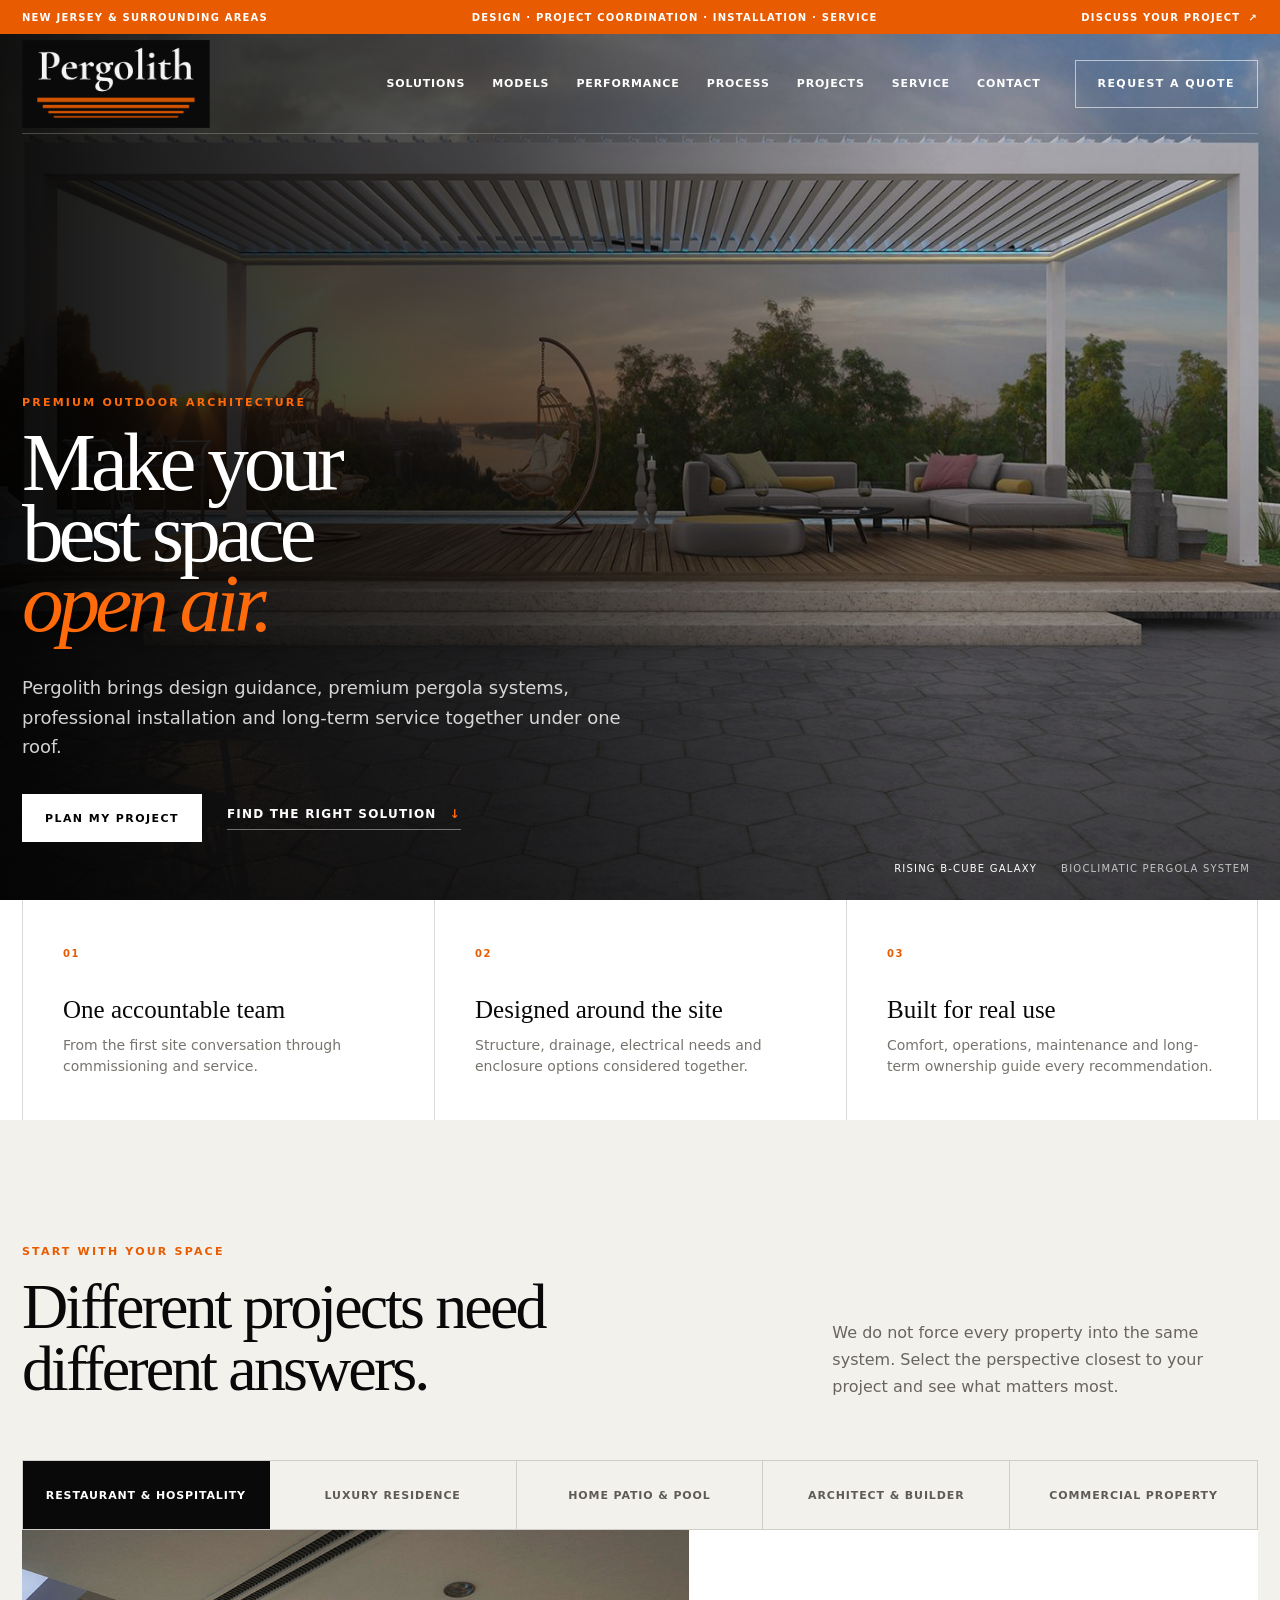
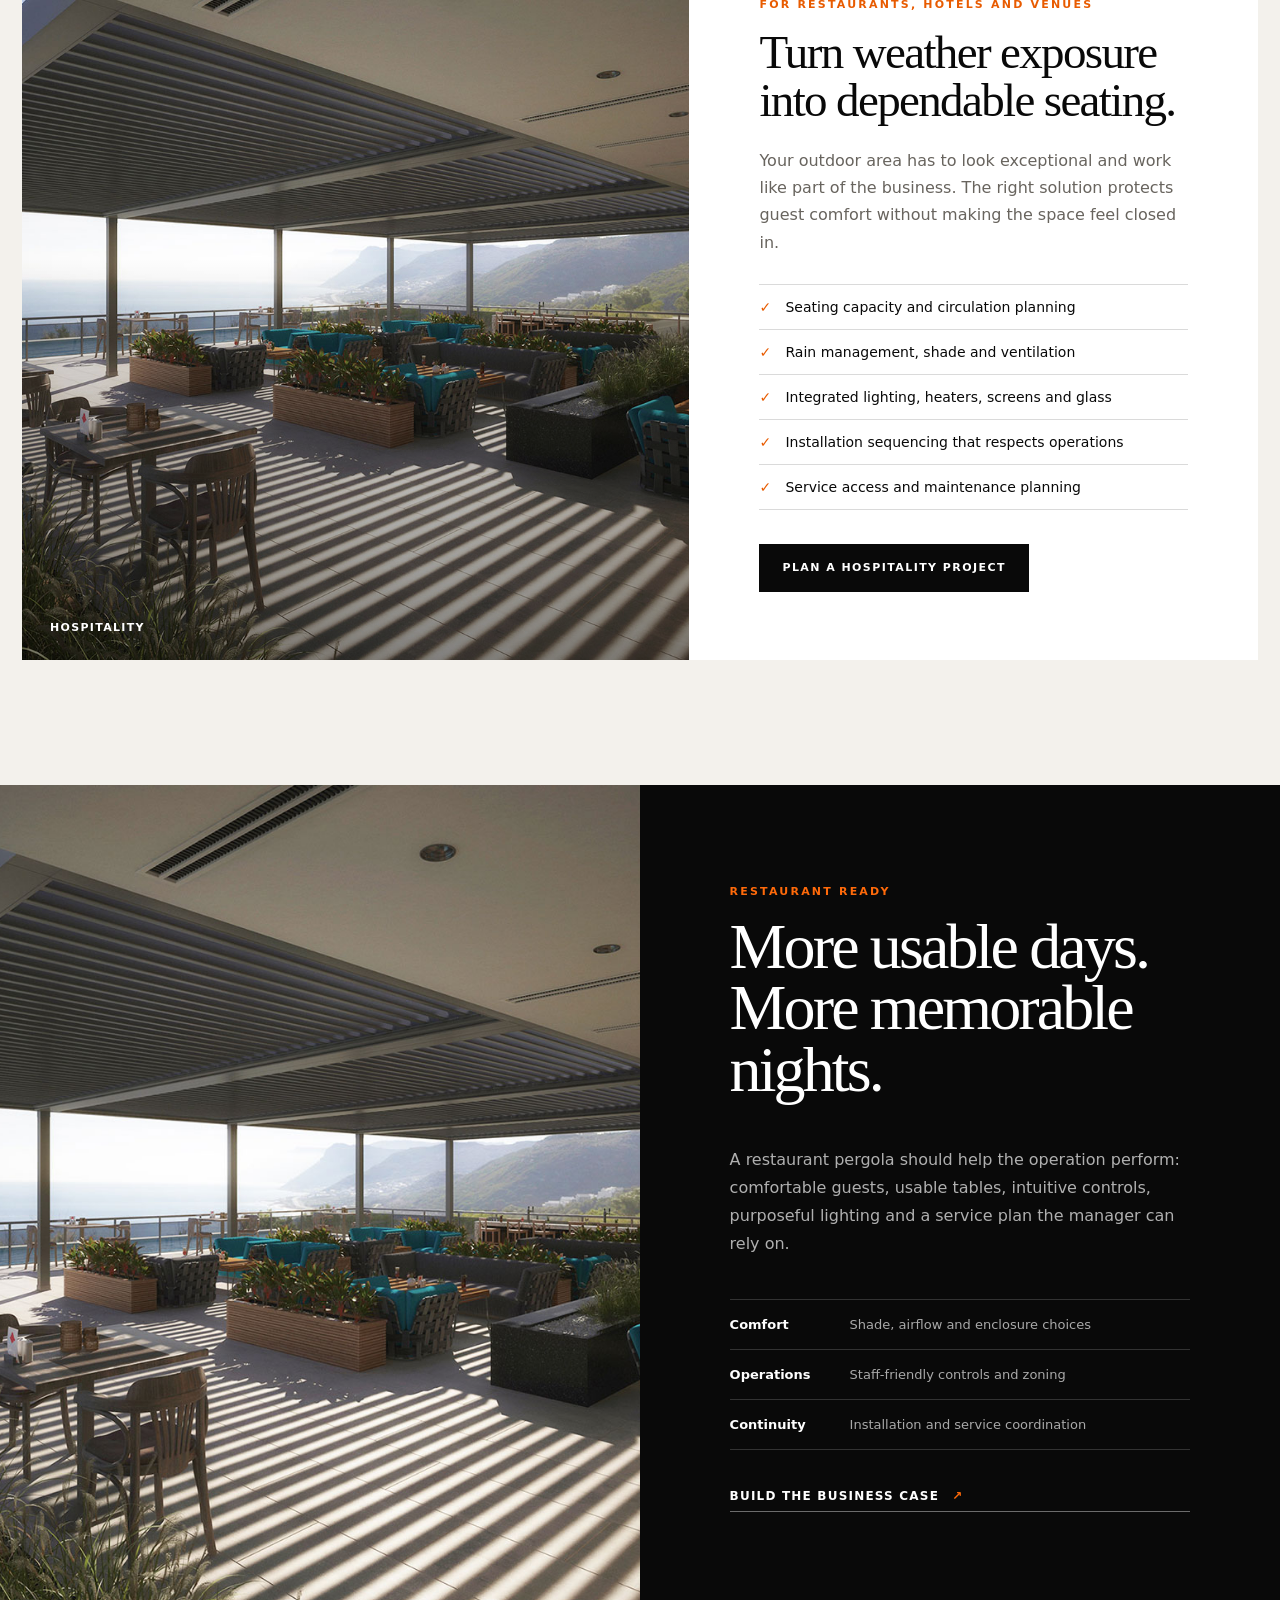
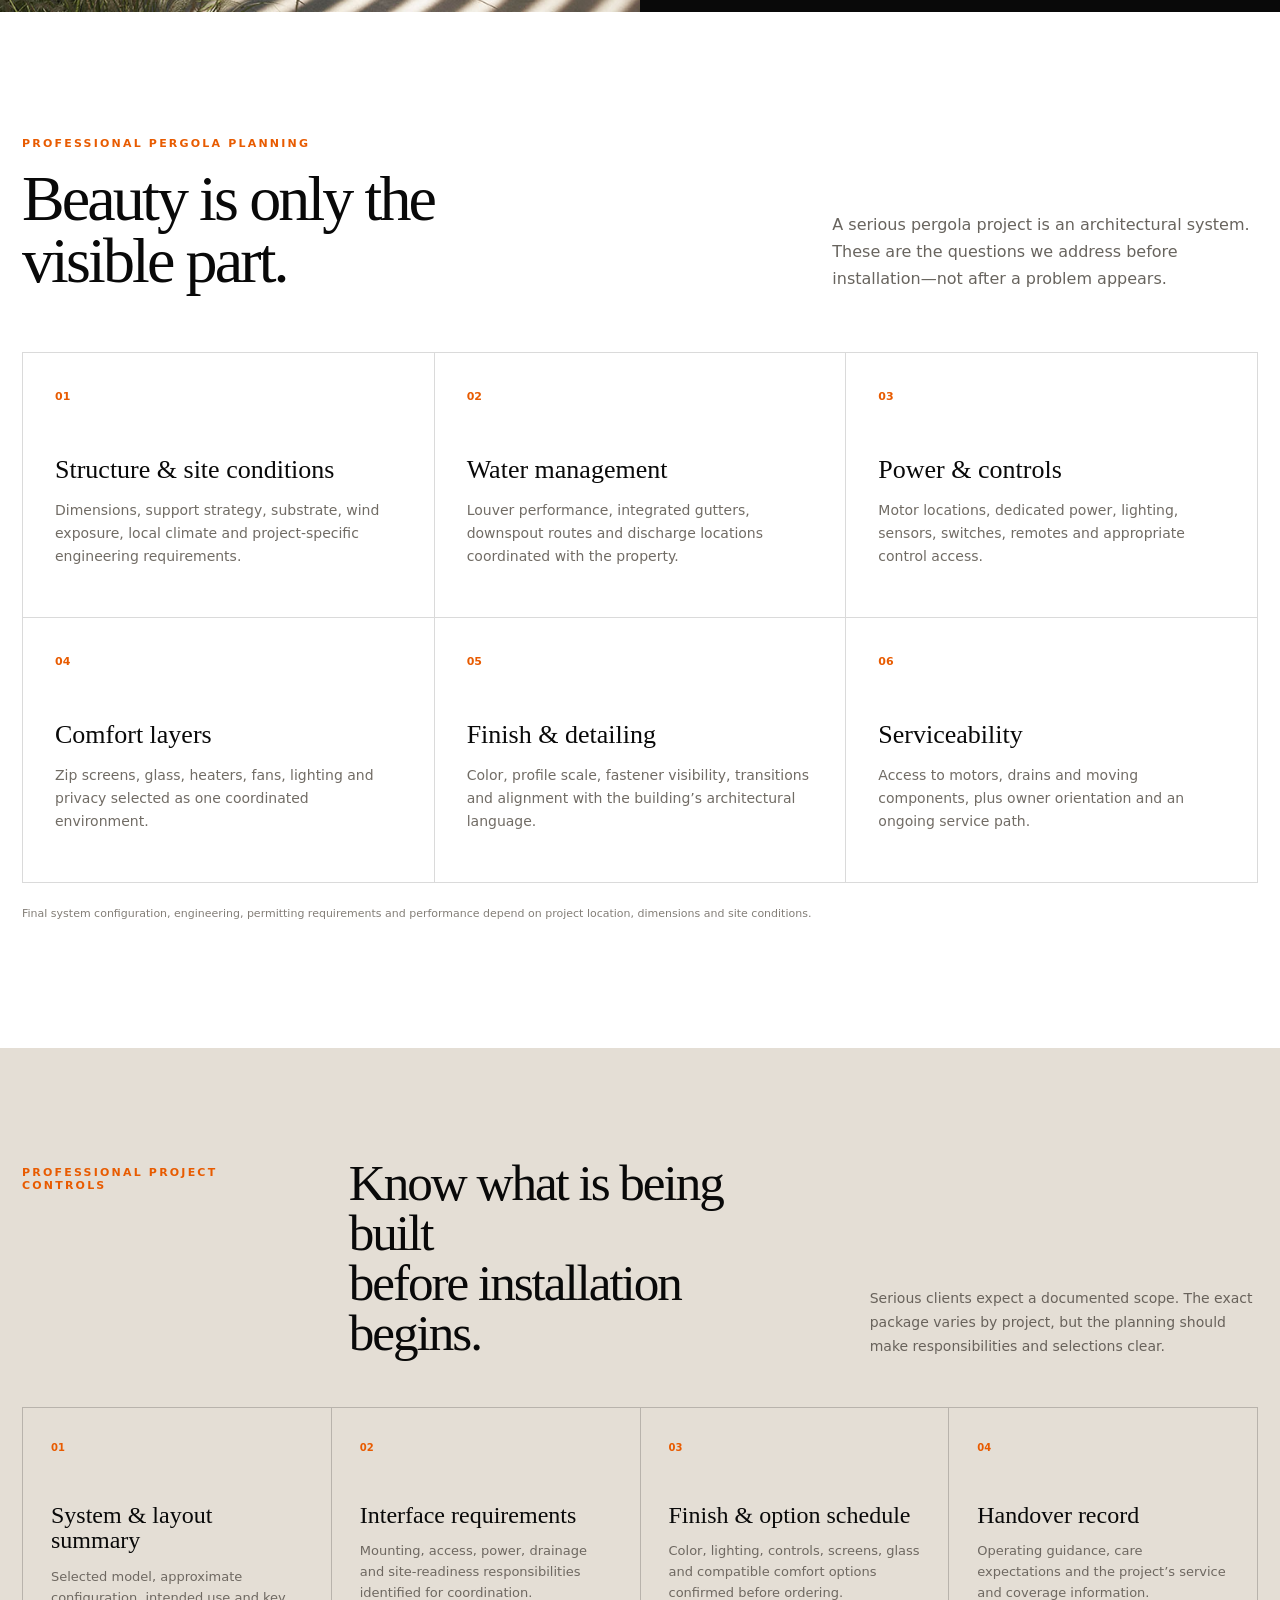
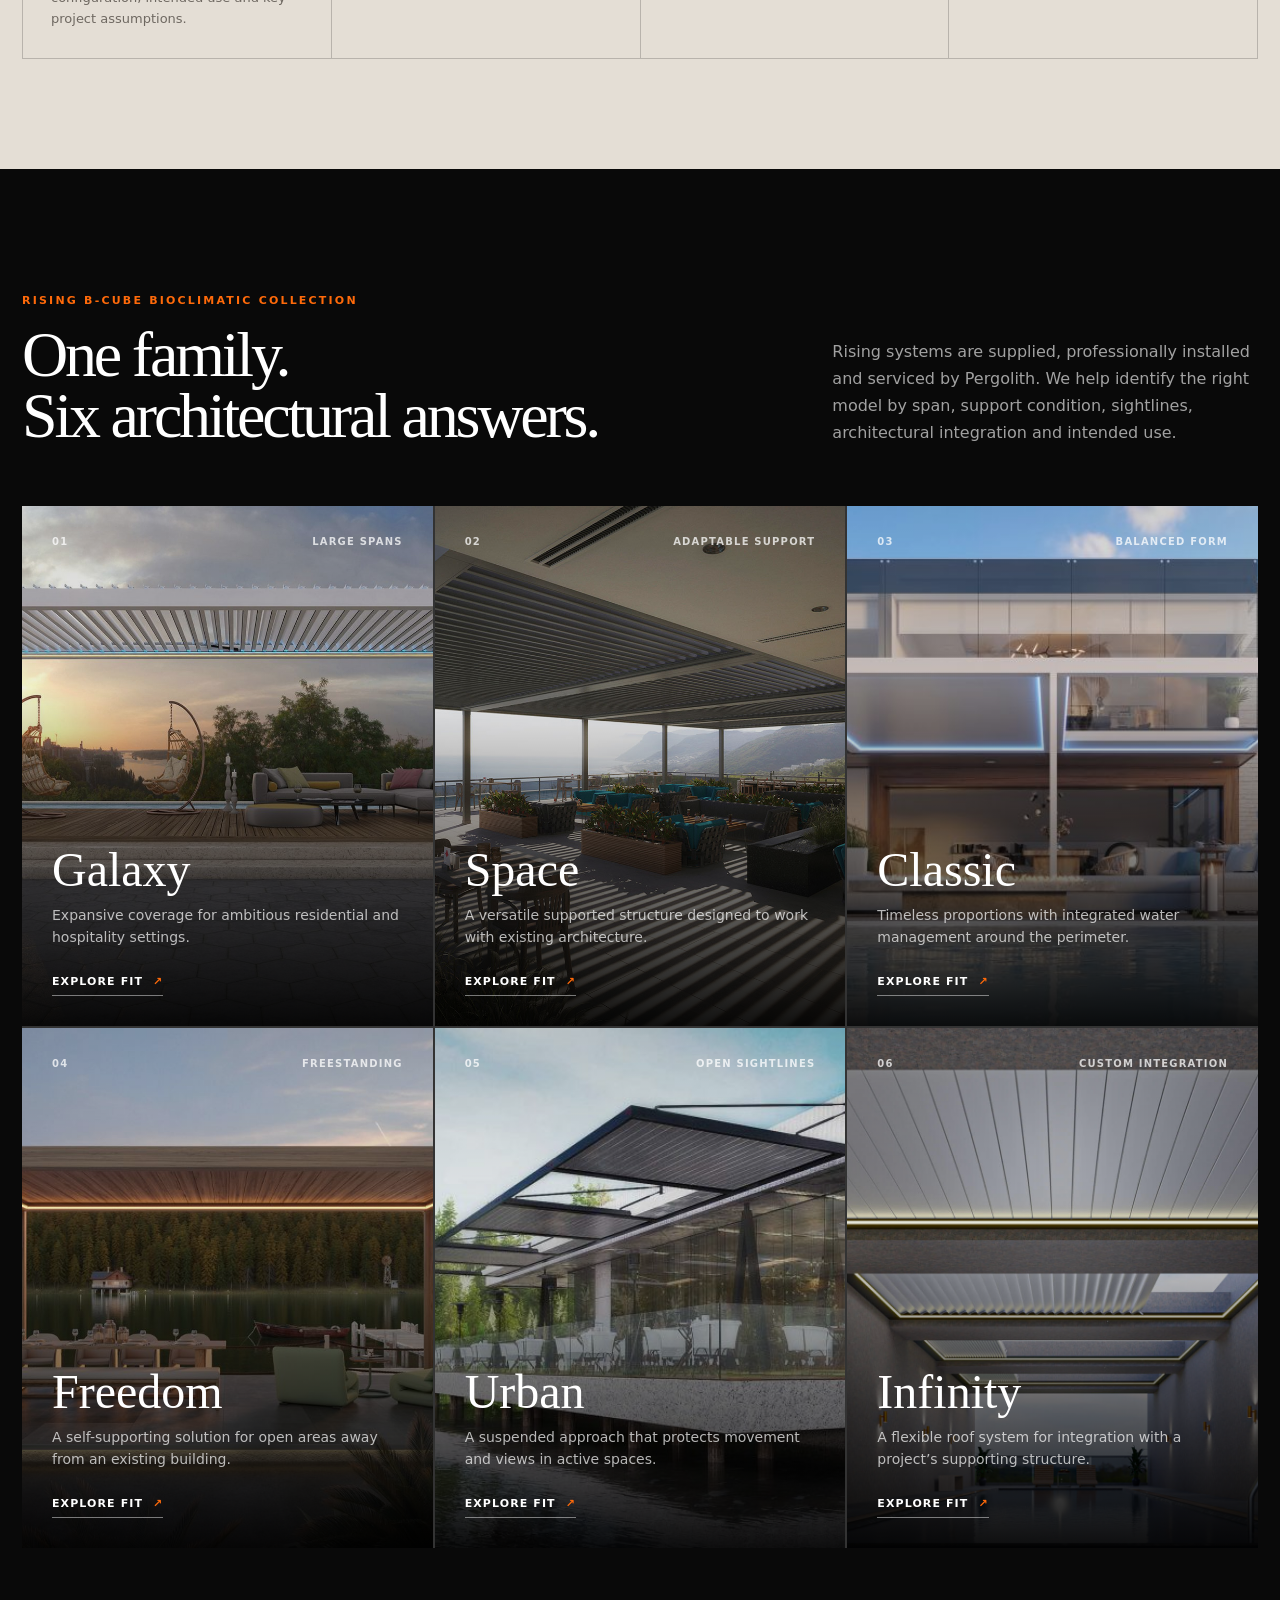
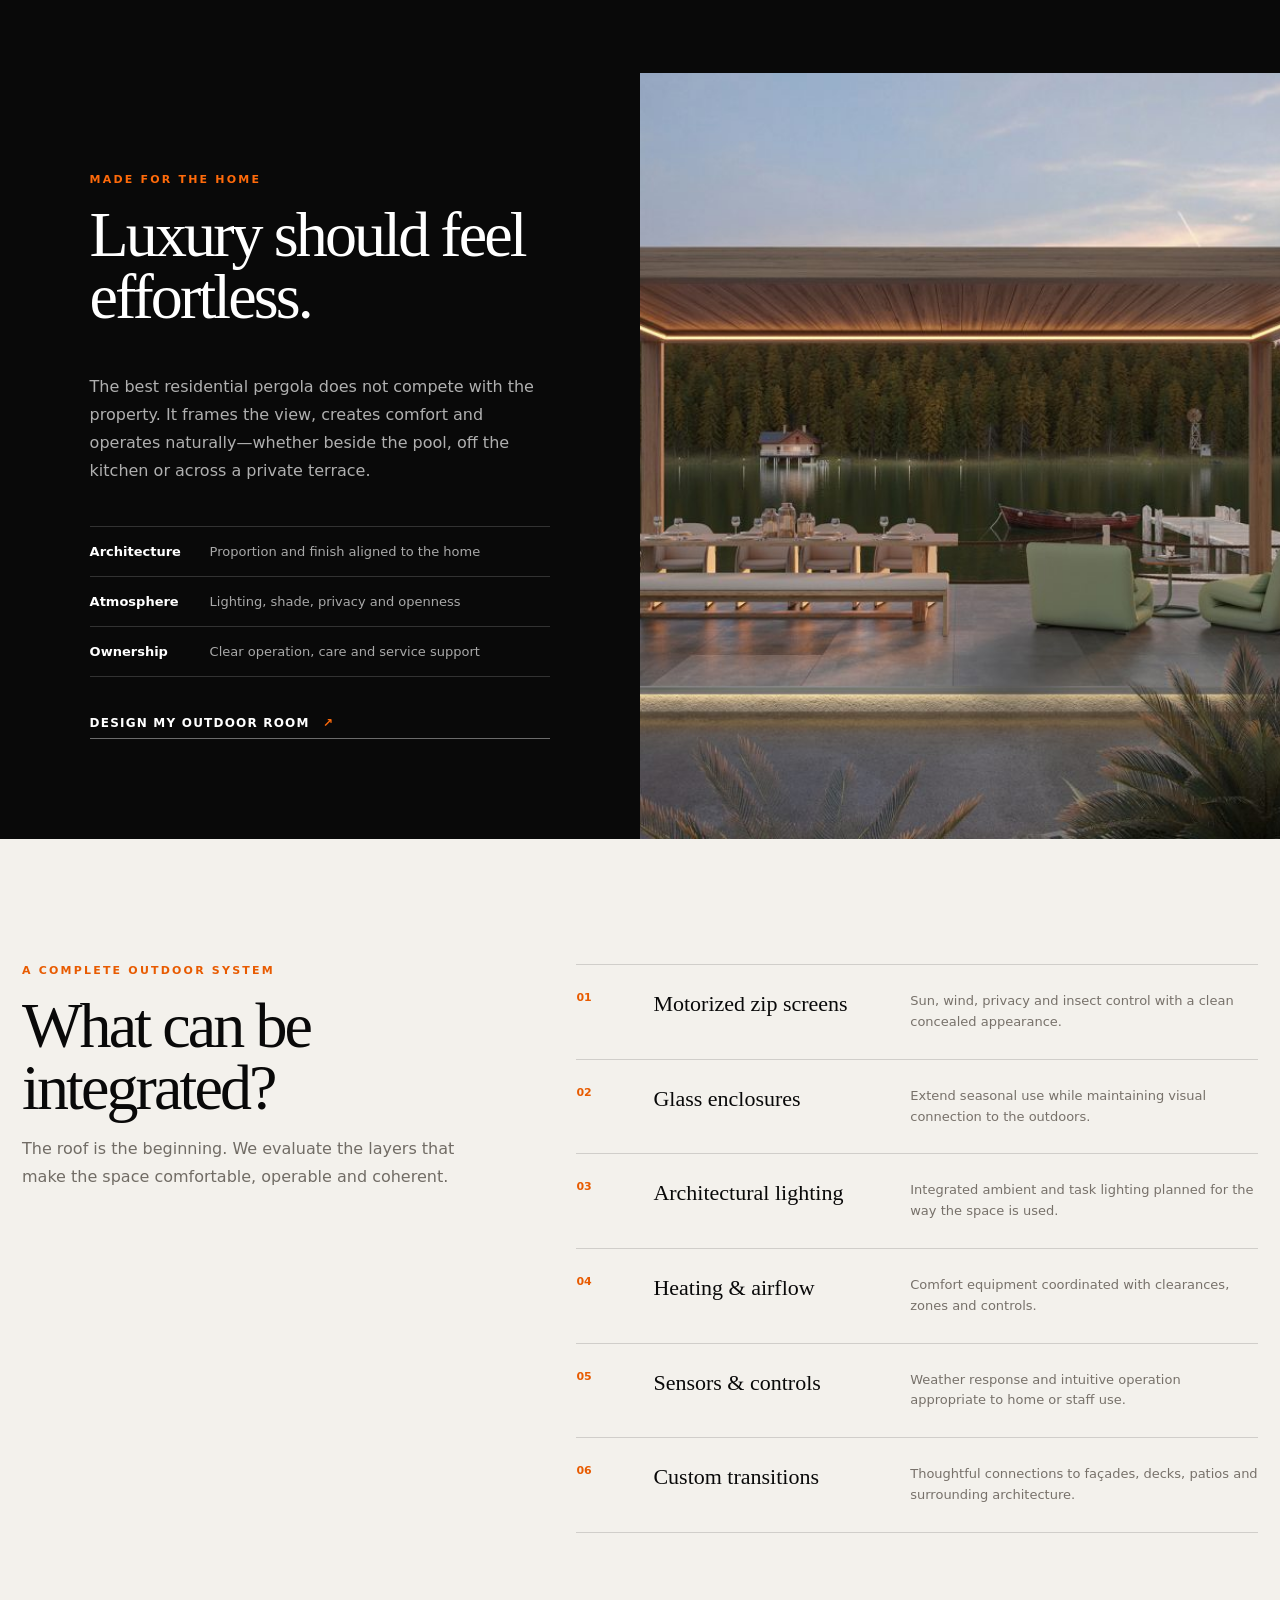
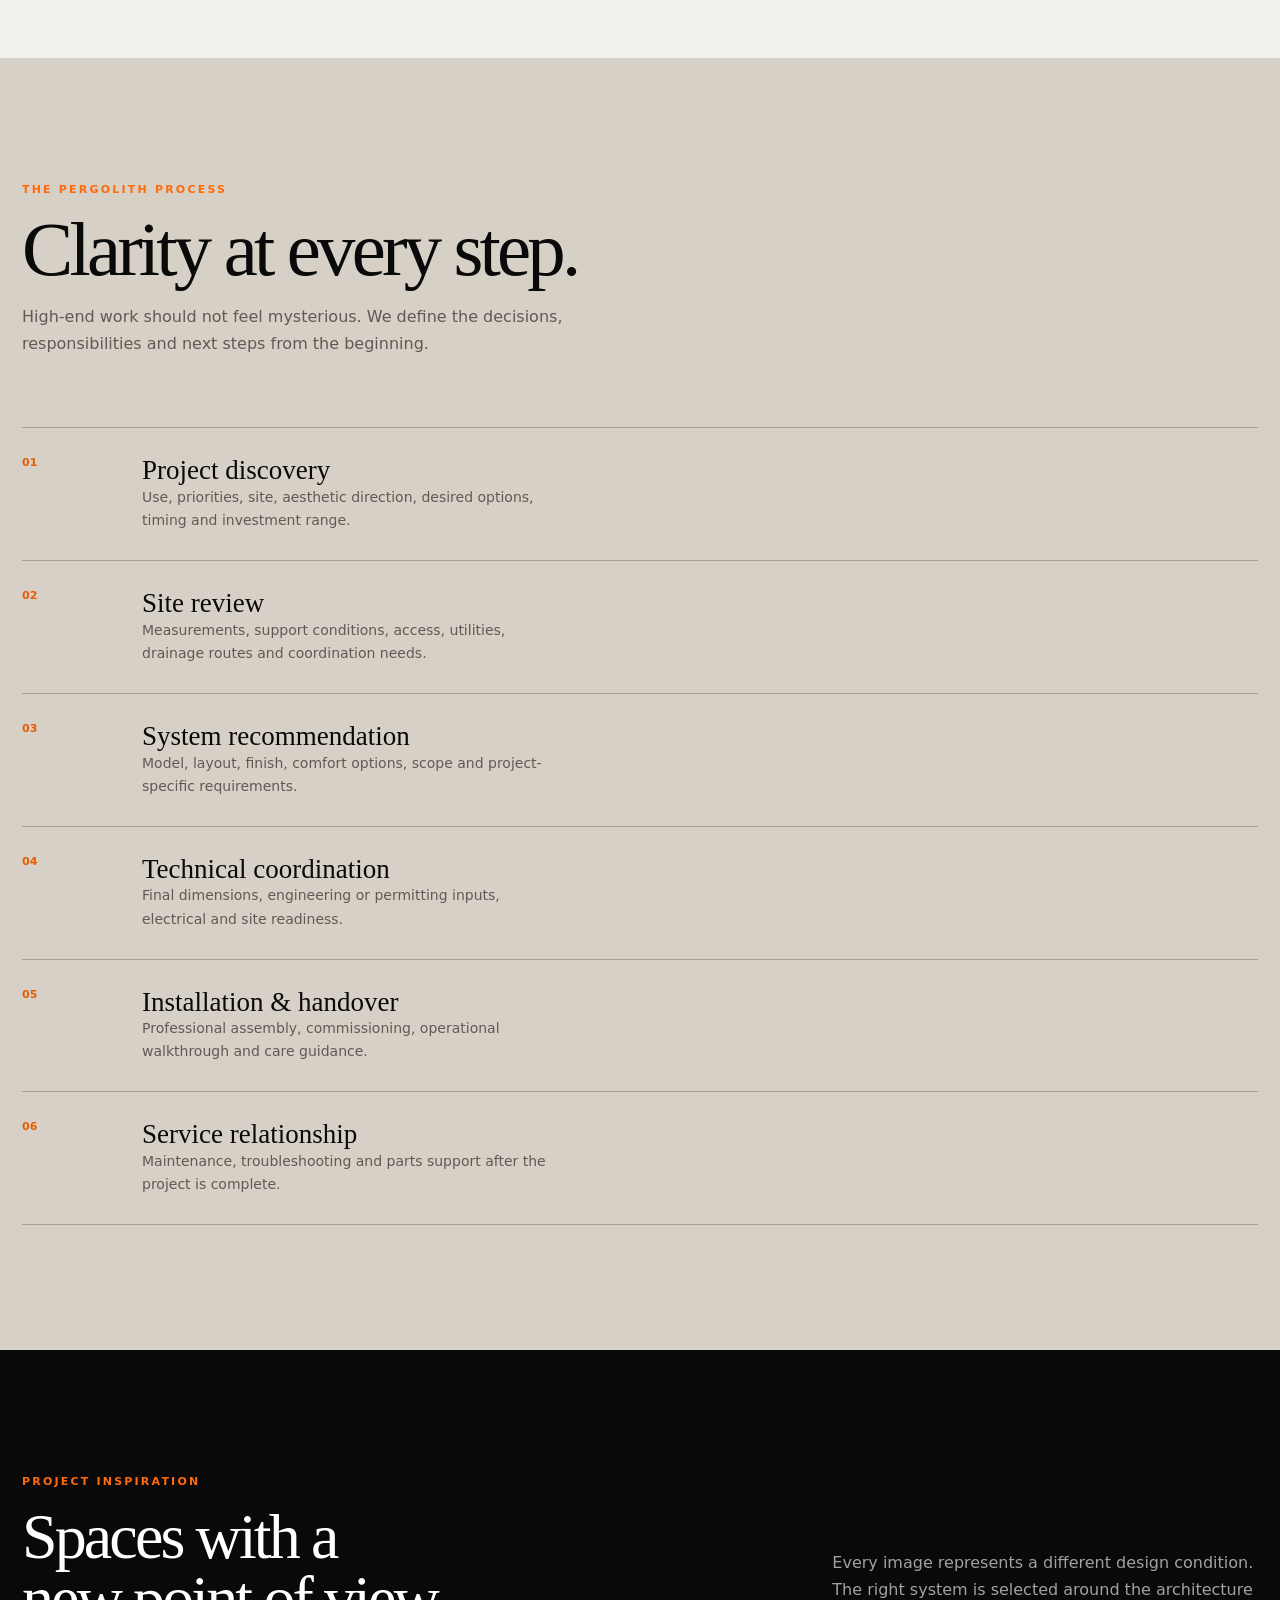
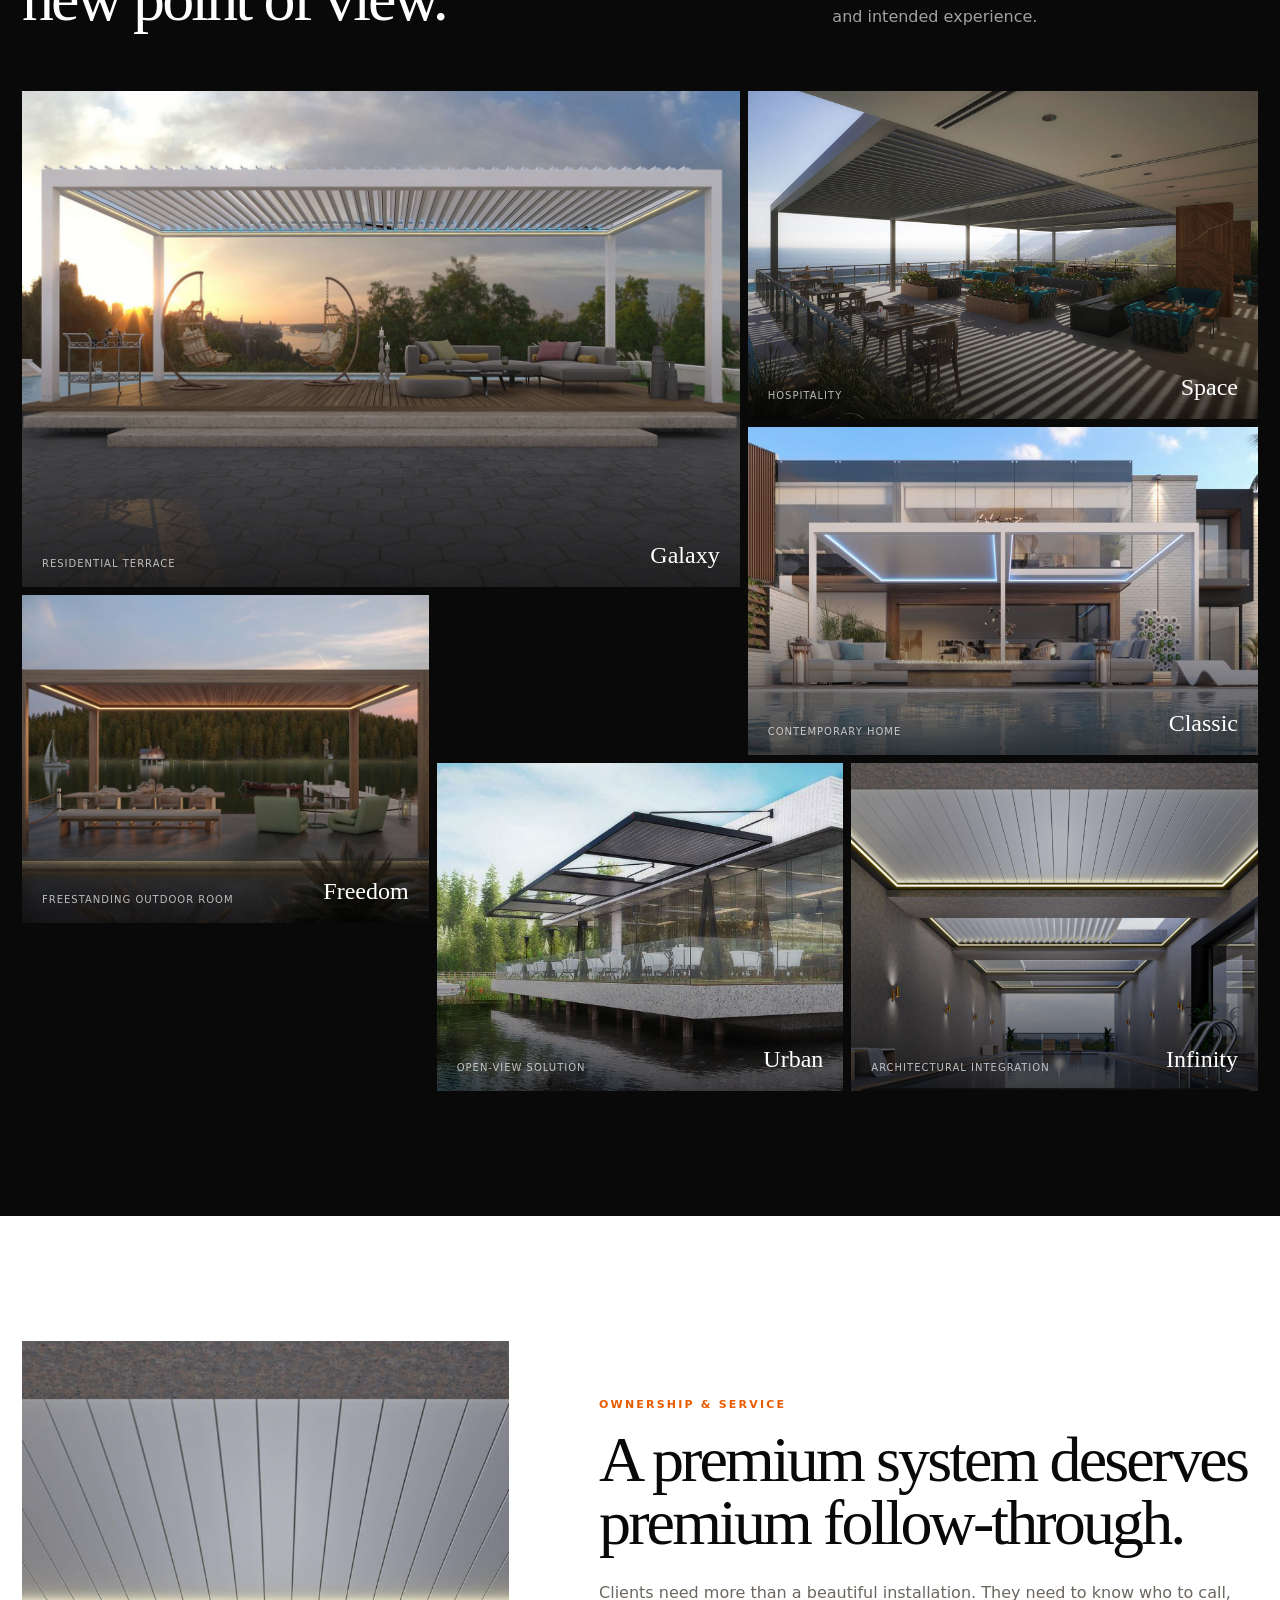
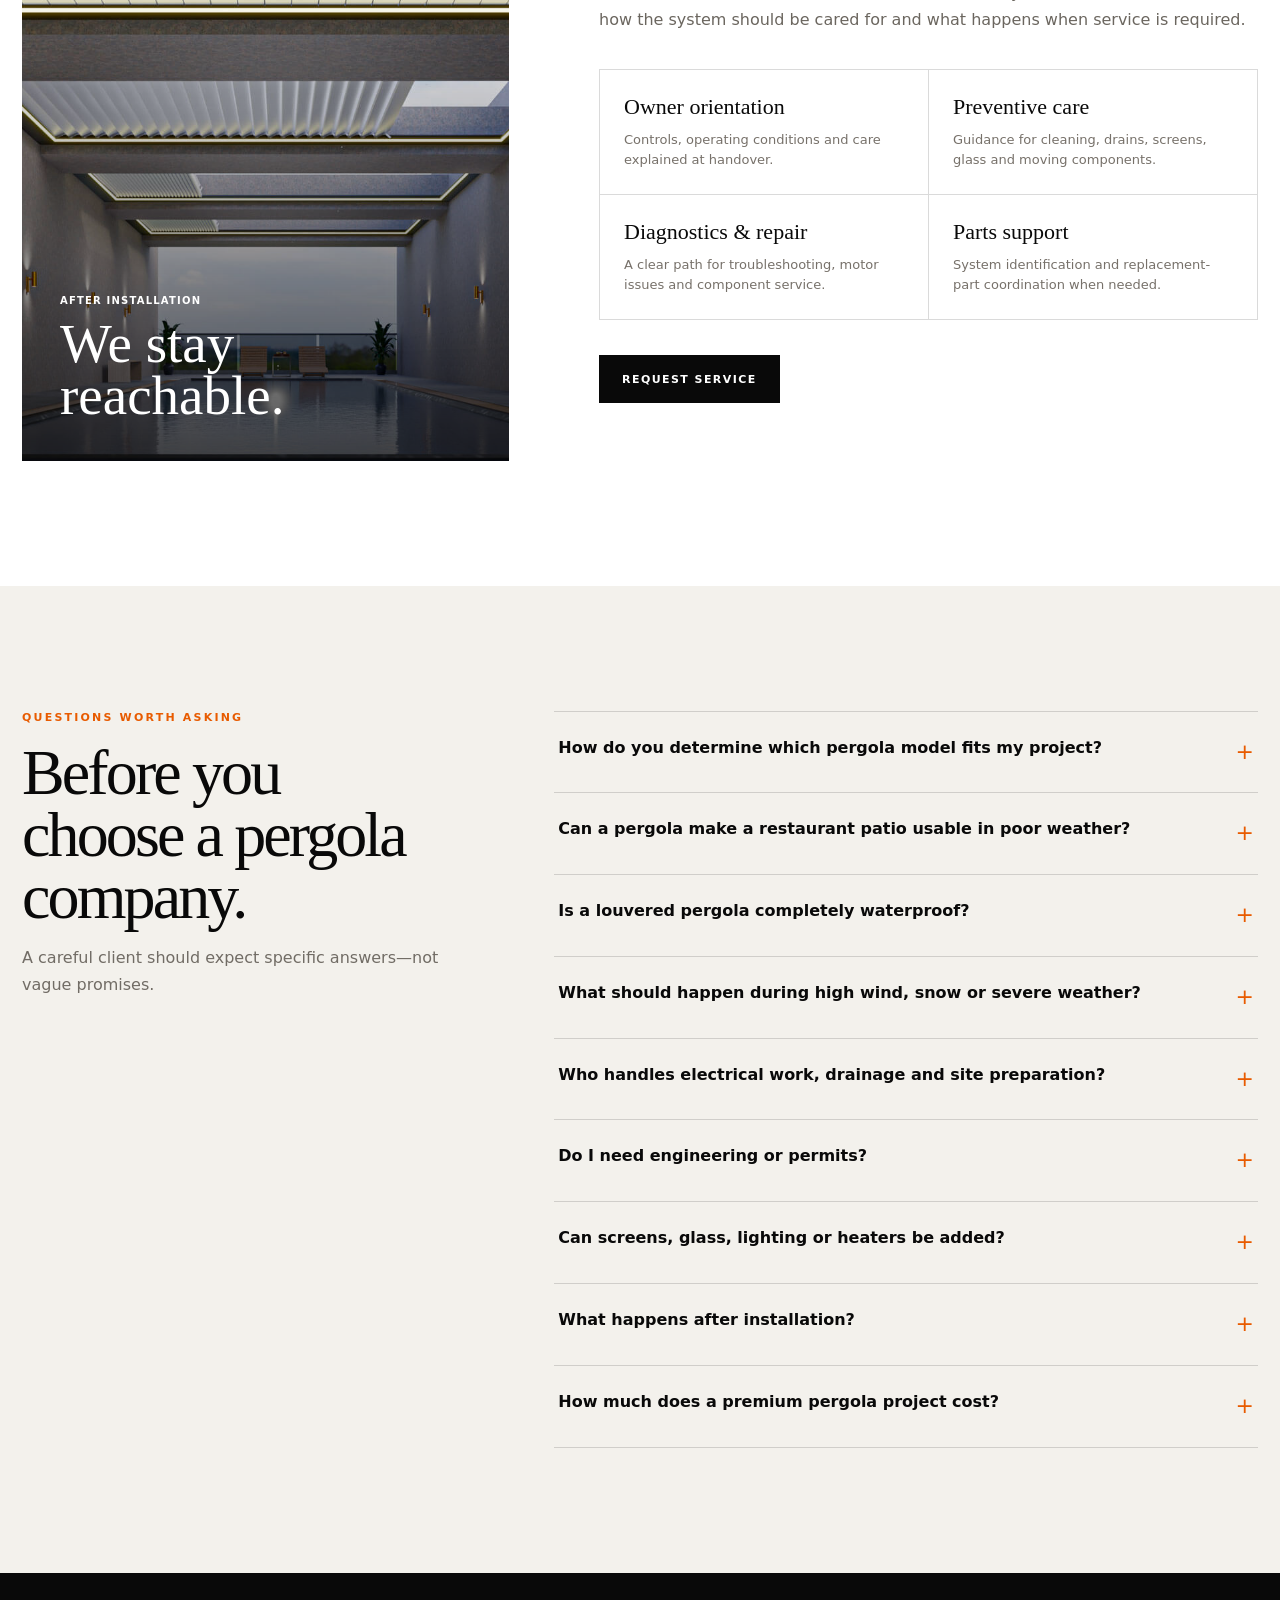
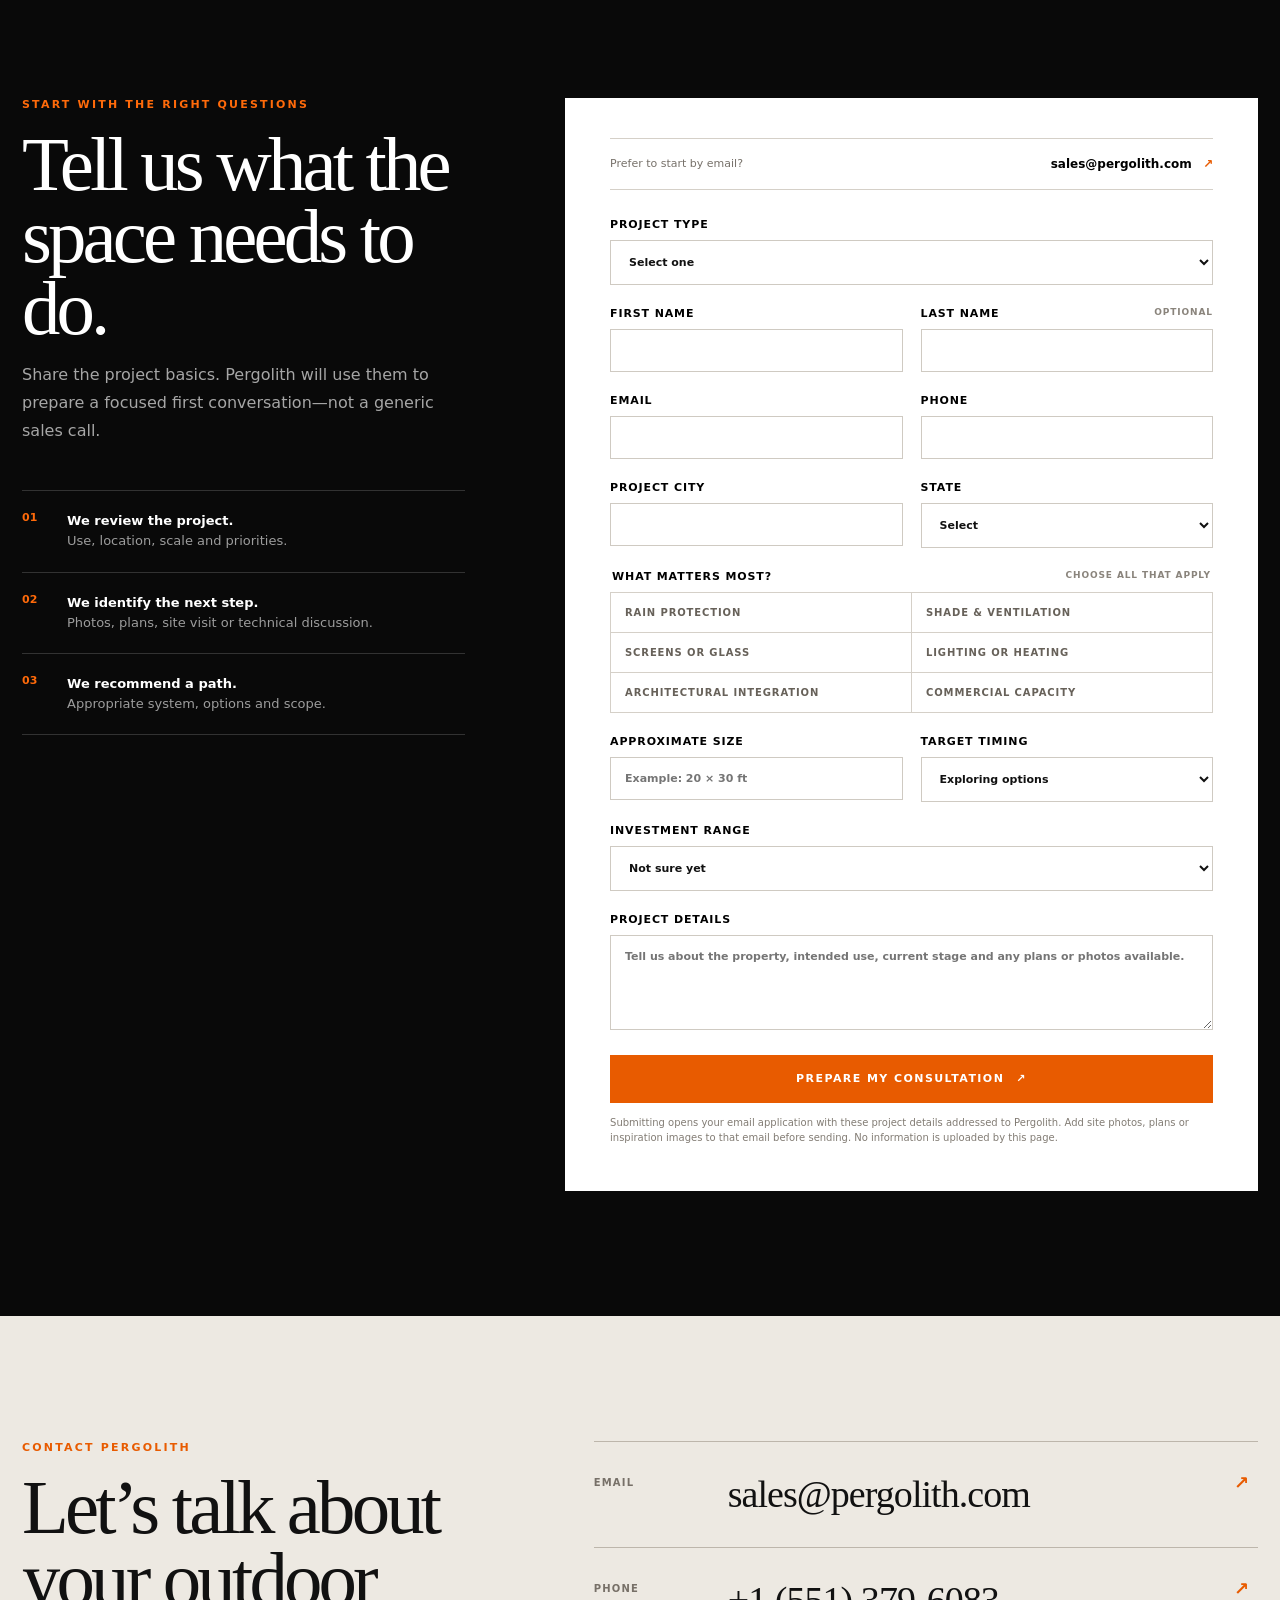
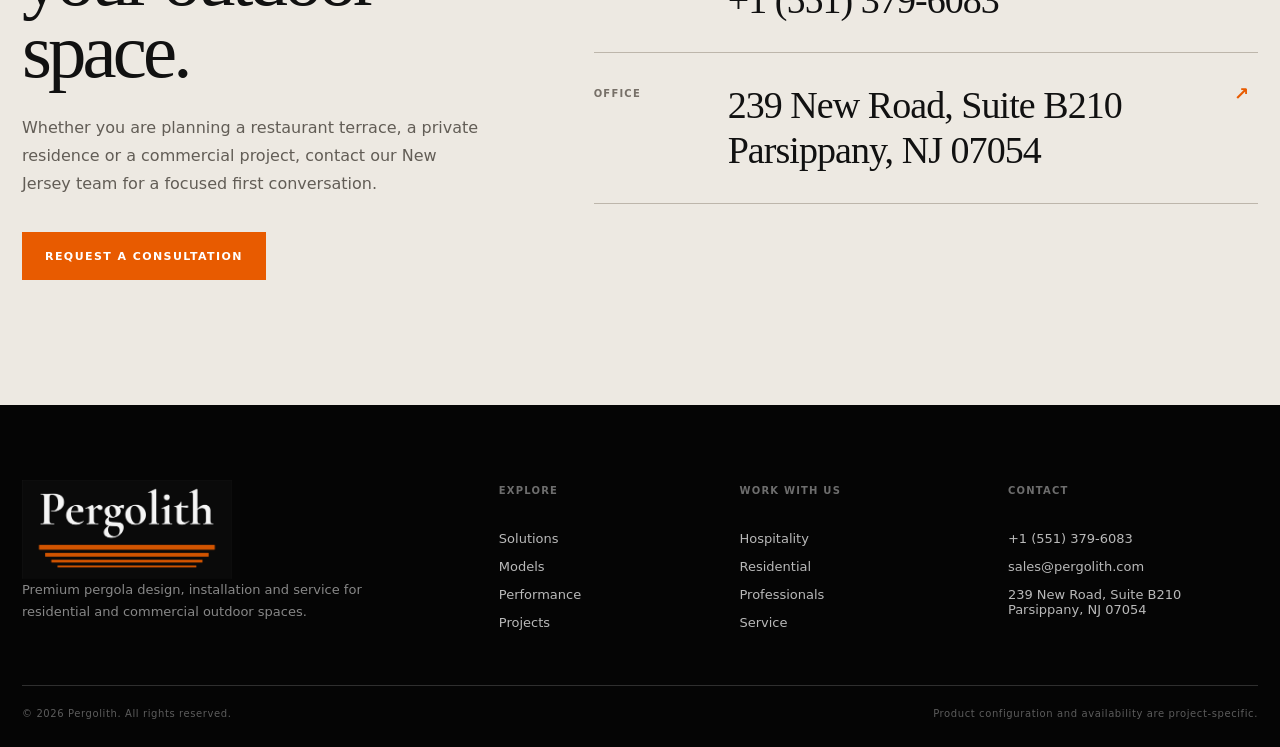
==== commit 374b61ea: "Restore working Pergolith domain" ====
--- a/index.html
+++ b/index.html
@@ -7,20 +7,20 @@
   <meta name="robots" content="index,follow,max-image-preview:large">
   <meta name="description" content="Pergolith designs, supplies, installs and services premium pergola systems, motorized screens and outdoor enclosures for homes, restaurants and commercial spaces across New Jersey and surrounding areas.">
   <title>Pergolith | Premium Pergola Design & Installation</title>
-  <link rel="canonical" href="https://pergolith.com/">
+  <link rel="canonical" href="https://www.pergolith.com/">
   <meta property="og:type" content="website">
   <meta property="og:title" content="Pergolith | Premium Pergola Design & Installation">
   <meta property="og:description" content="Premium outdoor architecture for homes, restaurants and commercial spaces.">
-  <meta property="og:url" content="https://pergolith.com/">
-  <meta property="og:image" content="https://pergolith.com/assets/og.png">
+  <meta property="og:url" content="https://www.pergolith.com/">
+  <meta property="og:image" content="https://www.pergolith.com/assets/og.png">
   <meta name="twitter:card" content="summary_large_image">
   <meta name="twitter:title" content="Pergolith | Premium Pergola Design & Installation">
   <meta name="twitter:description" content="Premium outdoor architecture for homes, restaurants and commercial spaces.">
-  <meta name="twitter:image" content="https://pergolith.com/assets/og.png">
+  <meta name="twitter:image" content="https://www.pergolith.com/assets/og.png">
   <link rel="preload" href="assets/b-cube-galaxy.jpg" as="image">
   <link rel="stylesheet" href="styles.css">
   <script type="application/ld+json">
-  {"@context":"https://schema.org","@type":"HomeAndConstructionBusiness","name":"Pergolith","url":"https://pergolith.com/","email":"sales@pergolith.com","telephone":"+1-551-379-6083","address":{"@type":"PostalAddress","streetAddress":"239 New Road, Suite B210","addressLocality":"Parsippany","addressRegion":"NJ","postalCode":"07054","addressCountry":"US"},"description":"Premium pergola design, installation and service for residential, hospitality and commercial outdoor spaces.","areaServed":[{"@type":"State","name":"New Jersey"},{"@type":"AdministrativeArea","name":"New York metropolitan area"}],"knowsAbout":["Bioclimatic pergolas","Retractable pergolas","Motorized screens","Glass enclosures","Outdoor living systems"]}
+  {"@context":"https://schema.org","@type":"HomeAndConstructionBusiness","name":"Pergolith","url":"https://www.pergolith.com/","email":"sales@pergolith.com","telephone":"+1-551-379-6083","address":{"@type":"PostalAddress","streetAddress":"239 New Road, Suite B210","addressLocality":"Parsippany","addressRegion":"NJ","postalCode":"07054","addressCountry":"US"},"description":"Premium pergola design, installation and service for residential, hospitality and commercial outdoor spaces.","areaServed":[{"@type":"State","name":"New Jersey"},{"@type":"AdministrativeArea","name":"New York metropolitan area"}],"knowsAbout":["Bioclimatic pergolas","Retractable pergolas","Motorized screens","Glass enclosures","Outdoor living systems"]}
   </script>
 </head>
 <body>
--- a/styles.css
+++ b/styles.css
@@ -43,3 +43,8 @@
 /* Five-pass refinement: round 5 — final polish */
 .mobile-cta.is-in-quote,.mobile-cta.is-on-hero{opacity:0;transform:translateY(130%);pointer-events:none}
 @media(max-width:540px){.topbar a{display:none}.topbar__inner{justify-content:center}.topbar__inner>span:first-child{letter-spacing:.15em}.hero__copy{max-width:340px}.footer__bottom{line-height:1.5}}
+
+/* Contact */
+.contact{background:#ede9e2;color:#111}.contact__grid{display:grid;grid-template-columns:.82fr 1.18fr;gap:110px;align-items:start}.contact__intro h2{margin:0;font:400 clamp(52px,6vw,82px)/.94 var(--serif);letter-spacing:-.05em}.contact__intro>p:not(.eyebrow){max-width:570px;margin:26px 0 34px;color:#625d56;line-height:1.75}.contact__details{margin:0;border-top:1px solid #bdb6ab;font-style:normal}.contact-card{display:grid;grid-template-columns:110px 1fr 24px;gap:24px;align-items:start;padding:30px 0;border-bottom:1px solid #bdb6ab;color:#111}.contact-card span{padding-top:5px;color:#777068;font-size:10px;font-weight:800;letter-spacing:.12em;text-transform:uppercase}.contact-card strong{font:400 clamp(24px,3vw,38px)/1.18 var(--serif);letter-spacing:-.025em}.contact-card b{color:var(--orange);font-size:18px}.contact-card:hover strong{color:var(--orange)}
+@media(max-width:820px){.contact__grid{grid-template-columns:1fr;gap:38px}}
+@media(max-width:540px){.contact__intro h2{font-size:43px}.contact-card{grid-template-columns:1fr 22px;gap:9px;padding:24px 0}.contact-card span{grid-column:1/3}.contact-card strong{font-size:25px}}
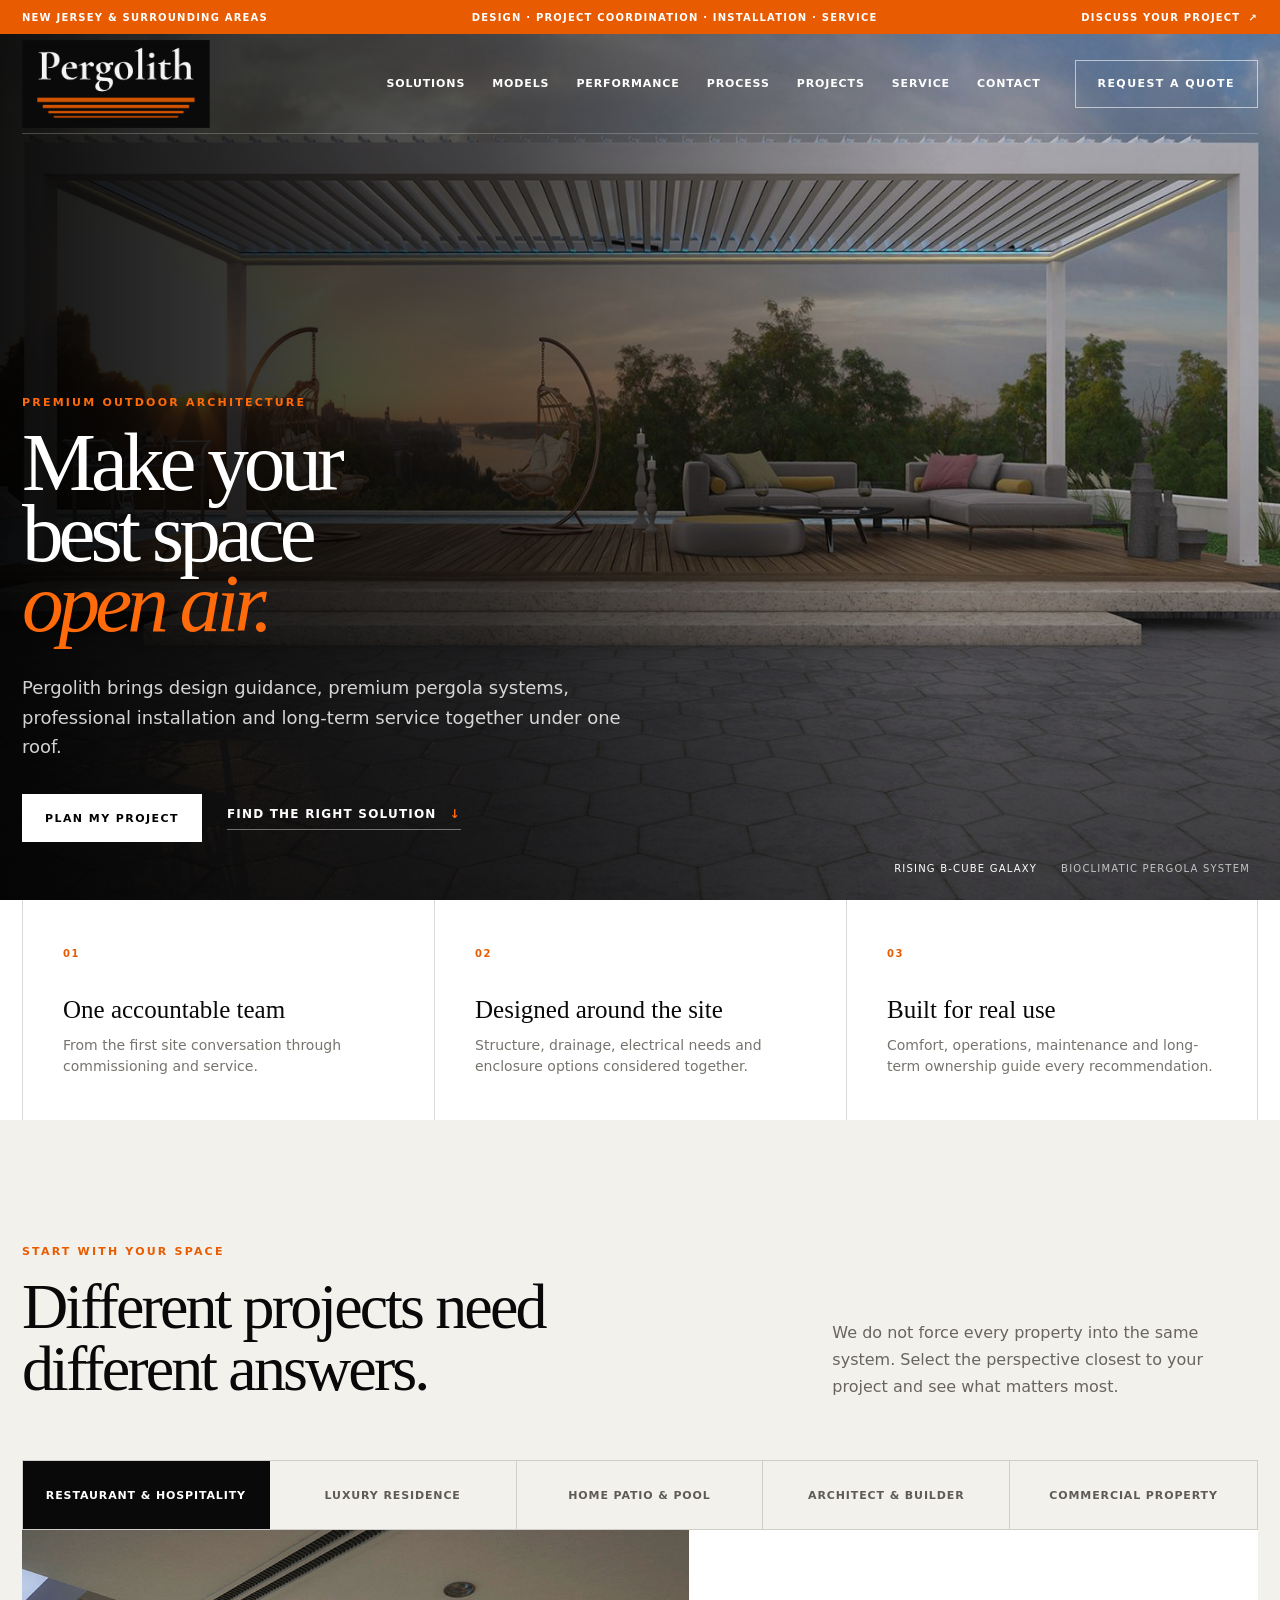
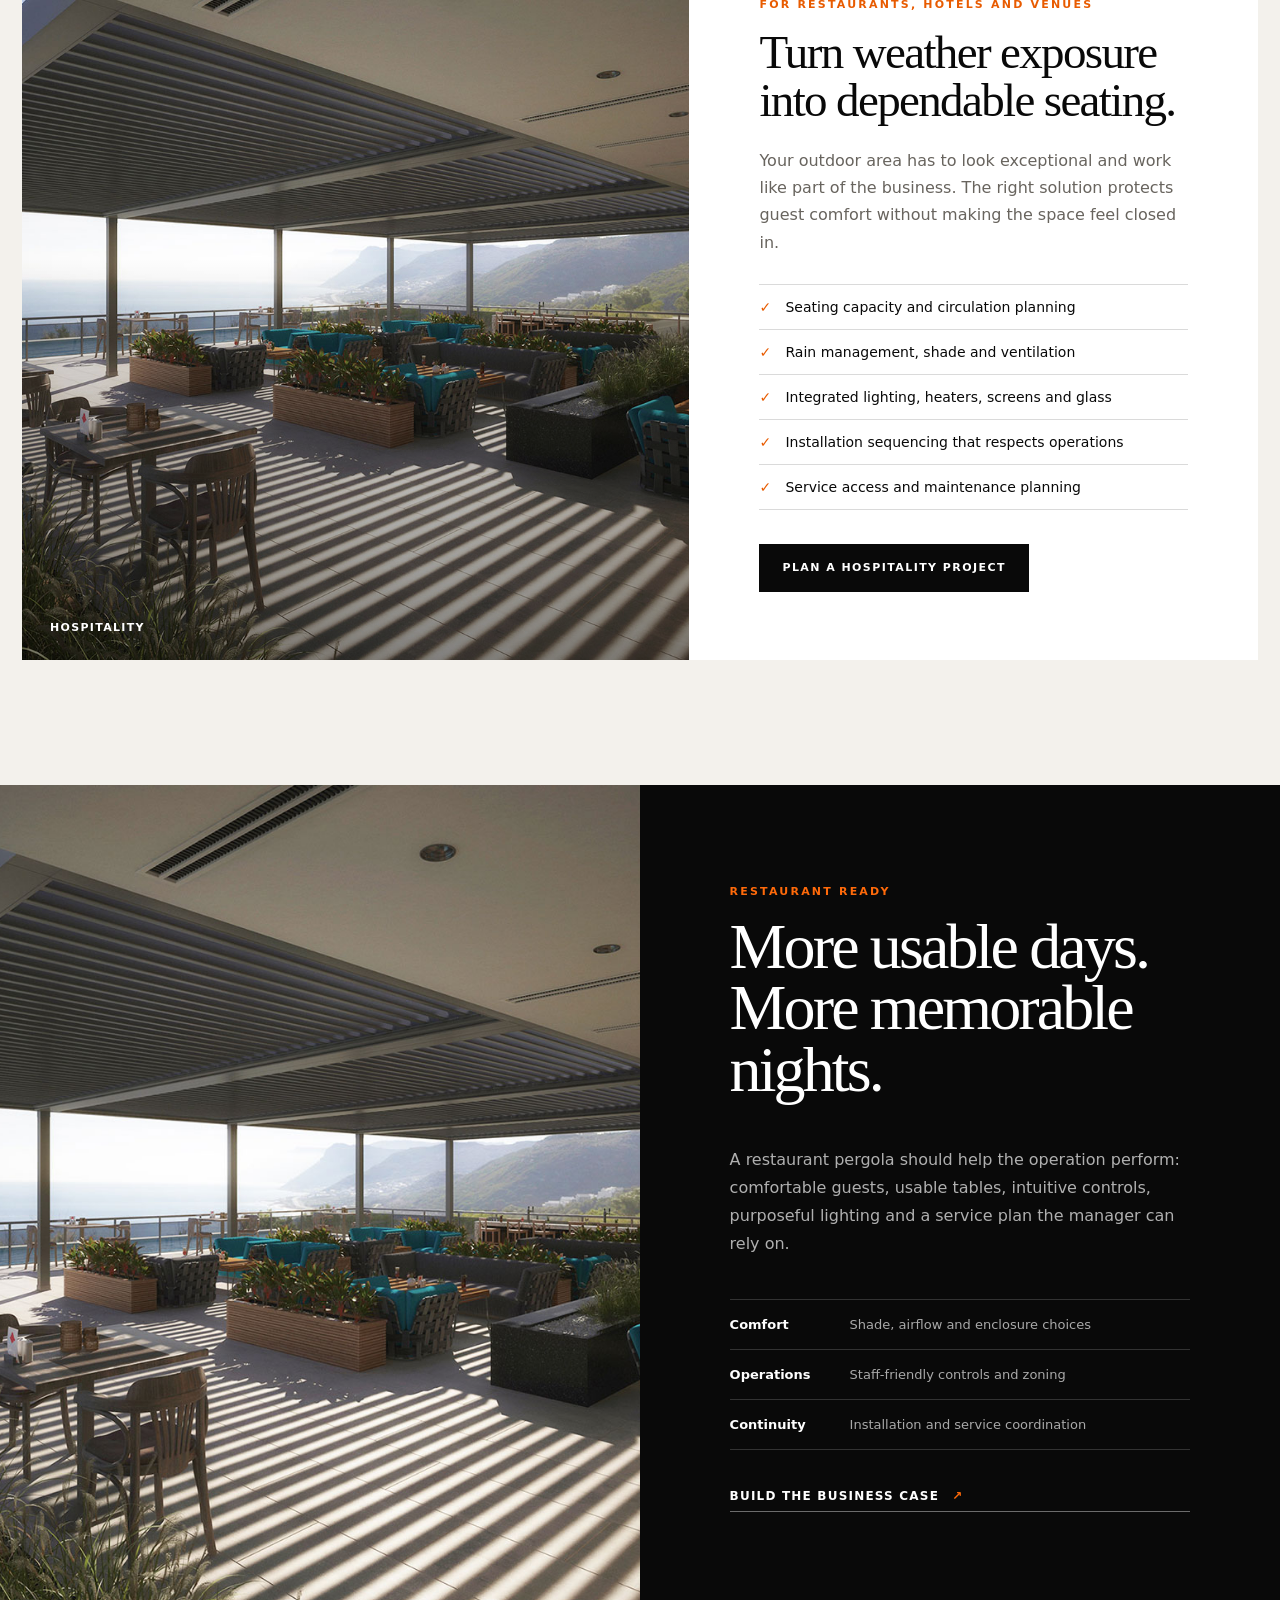
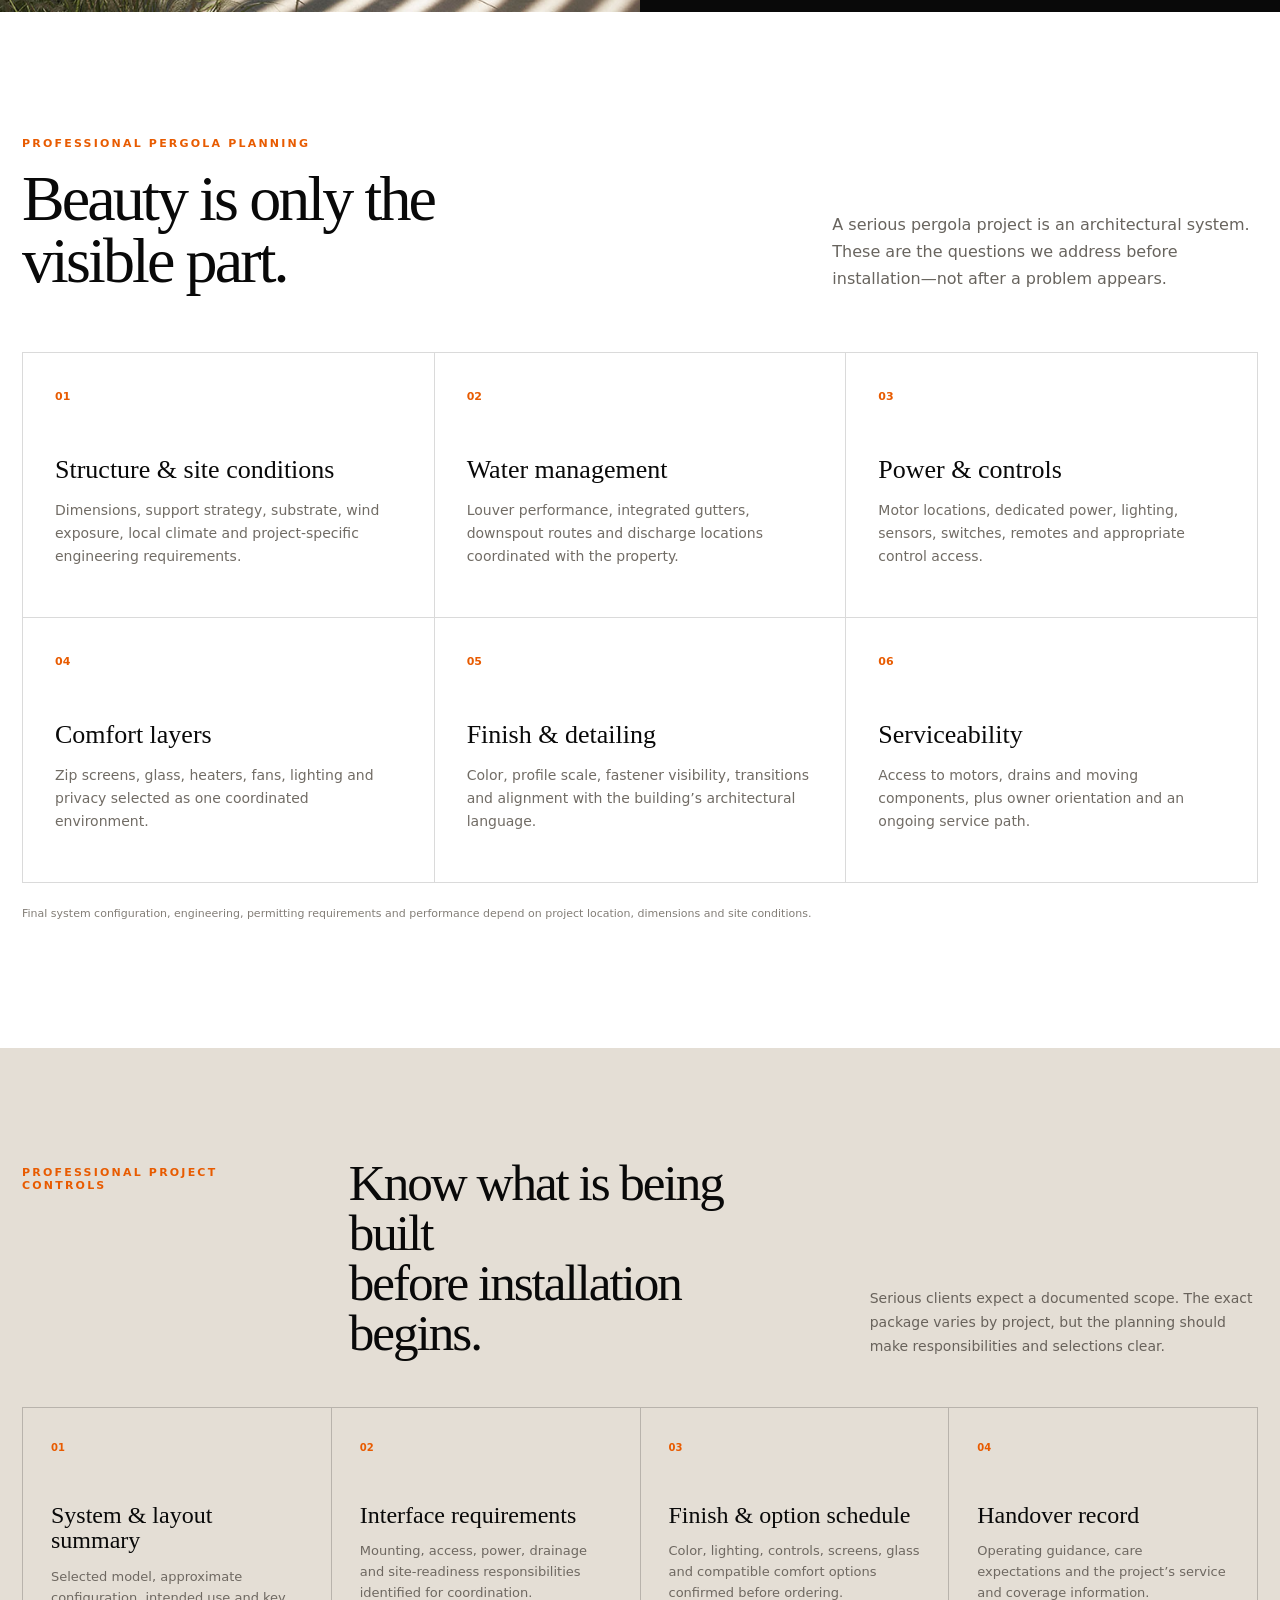
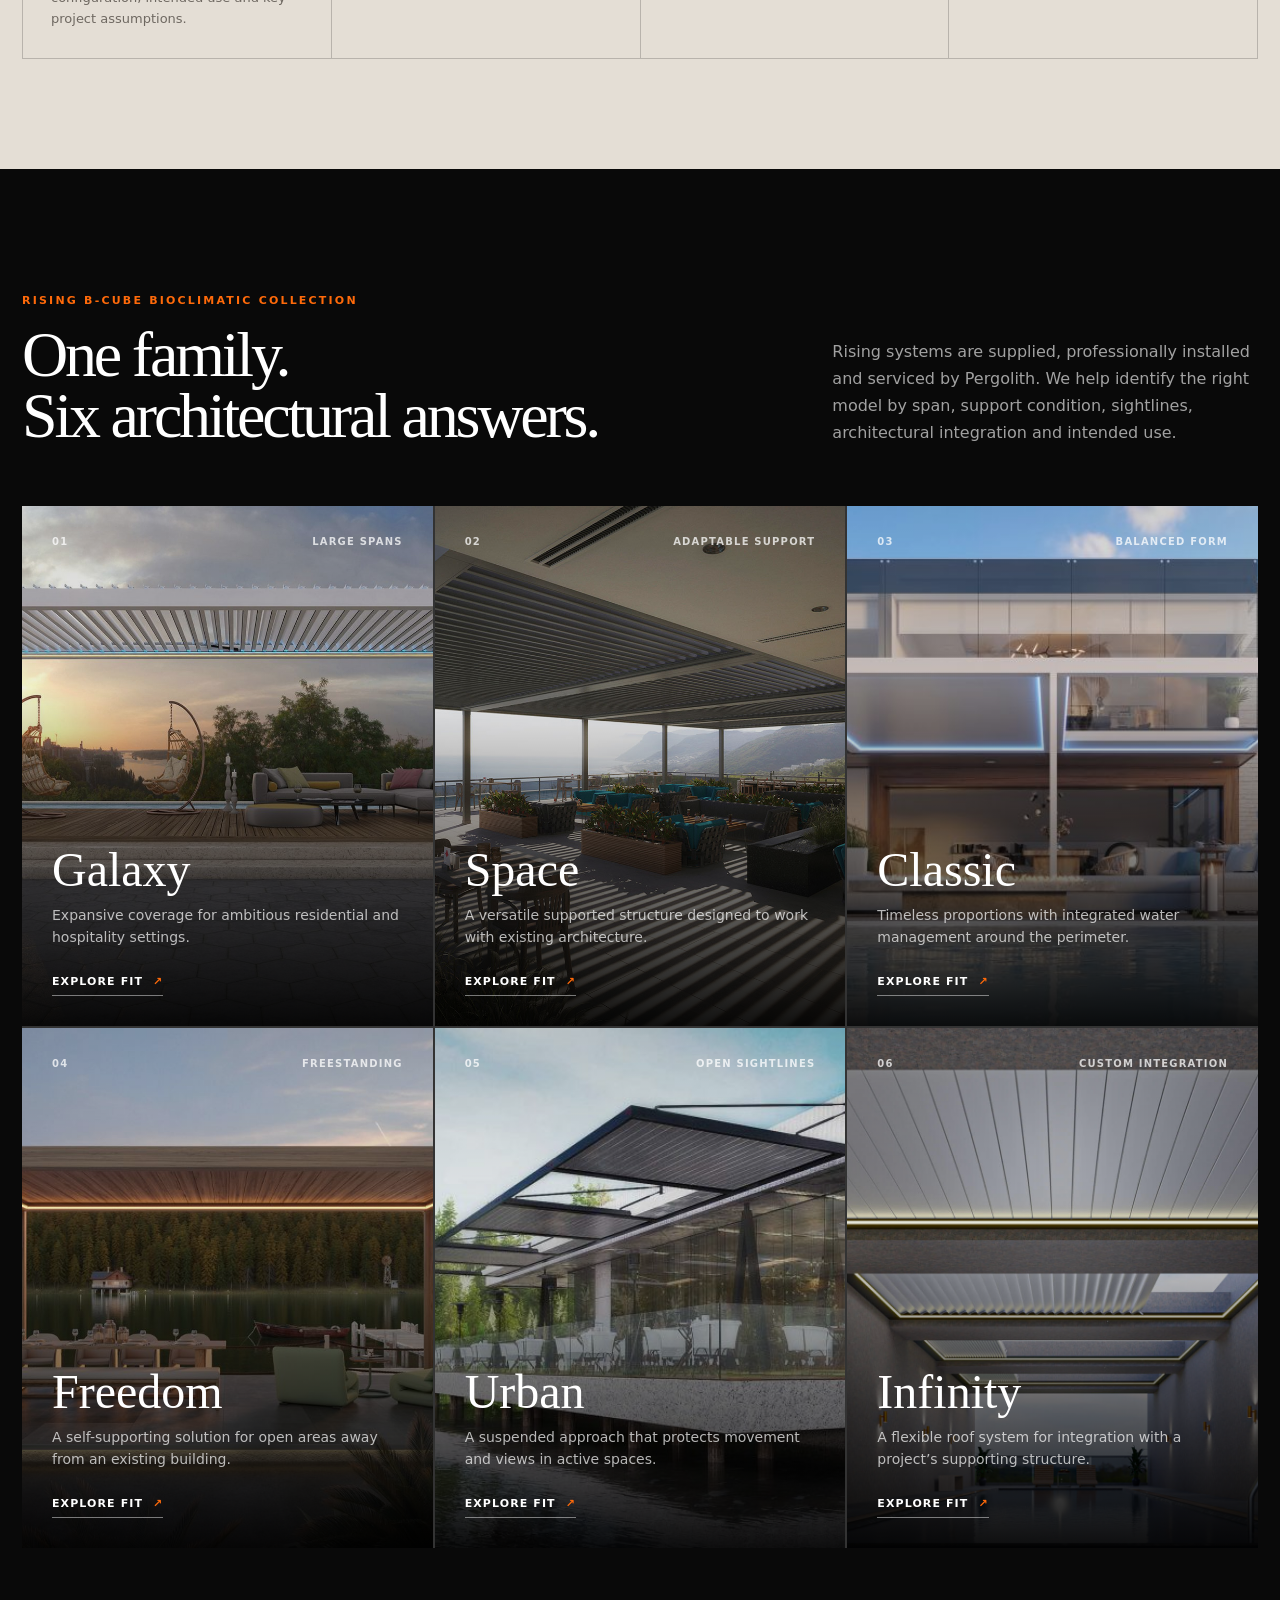
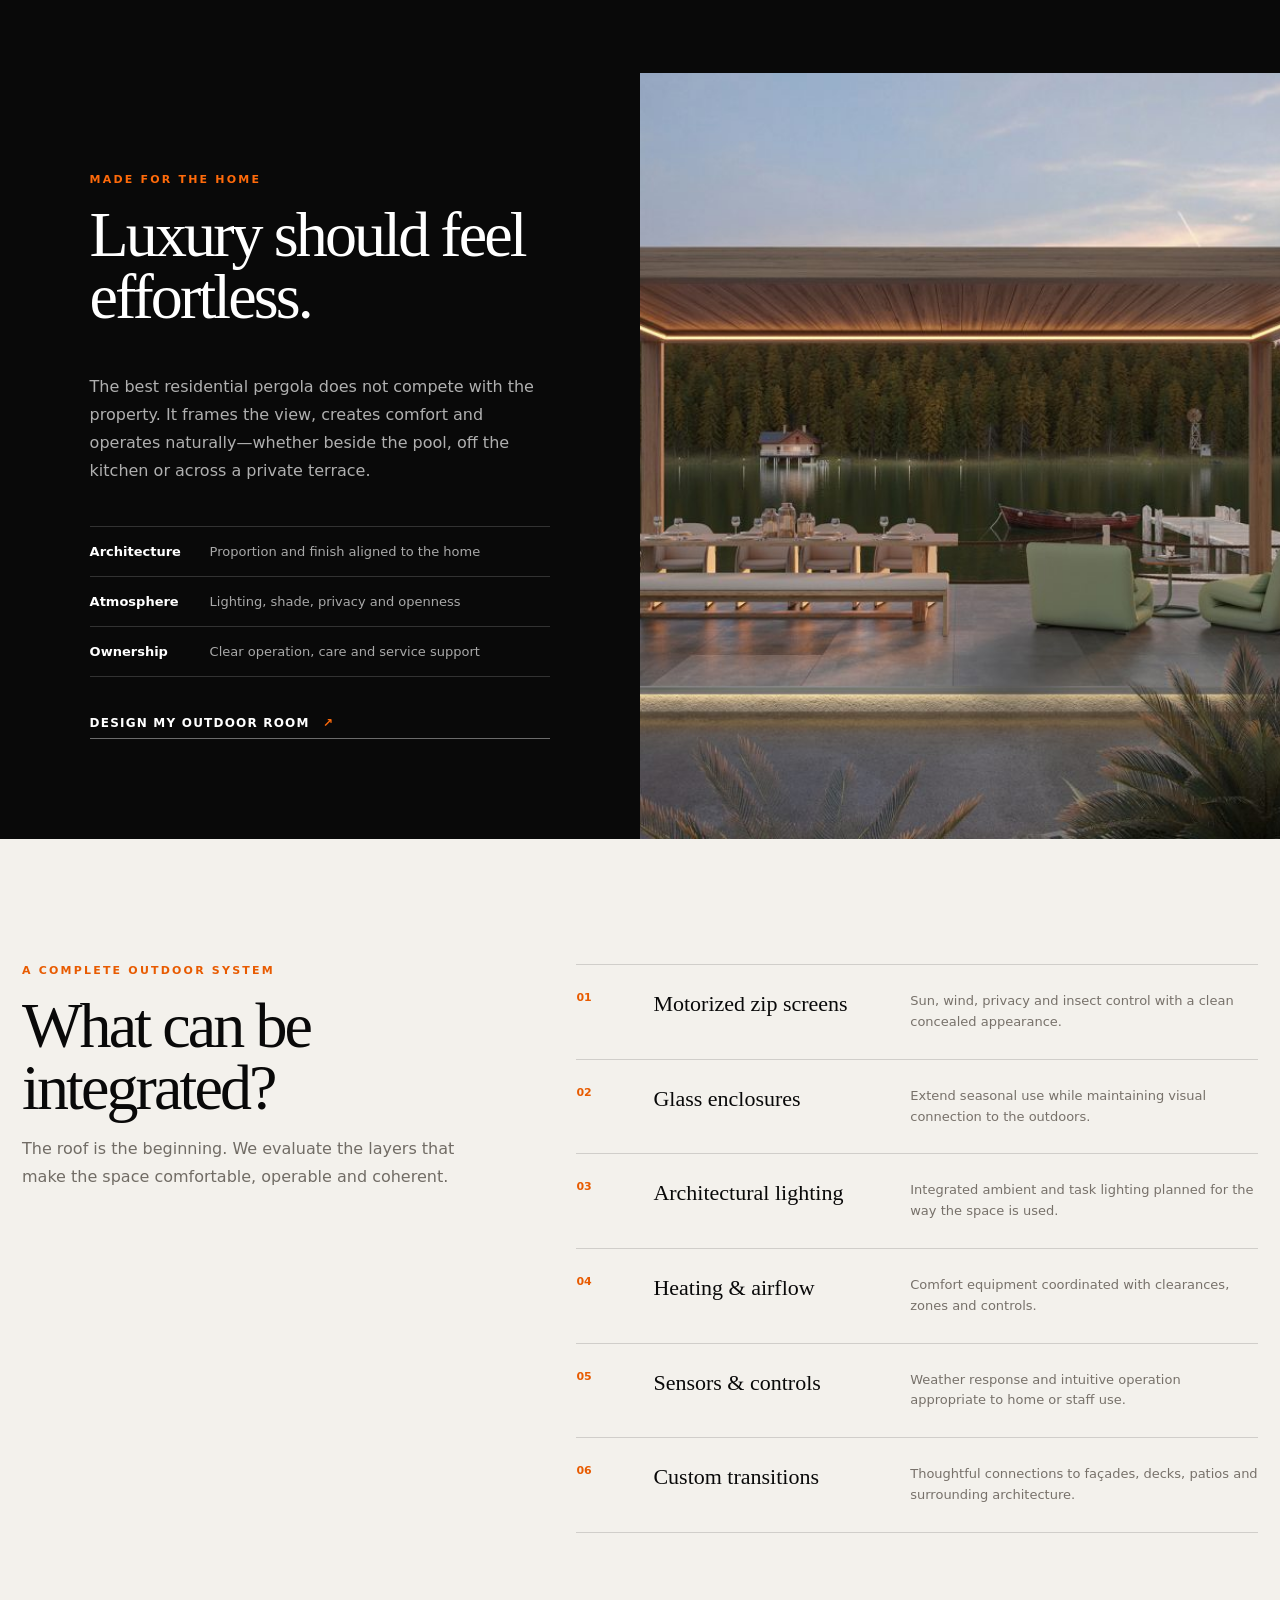
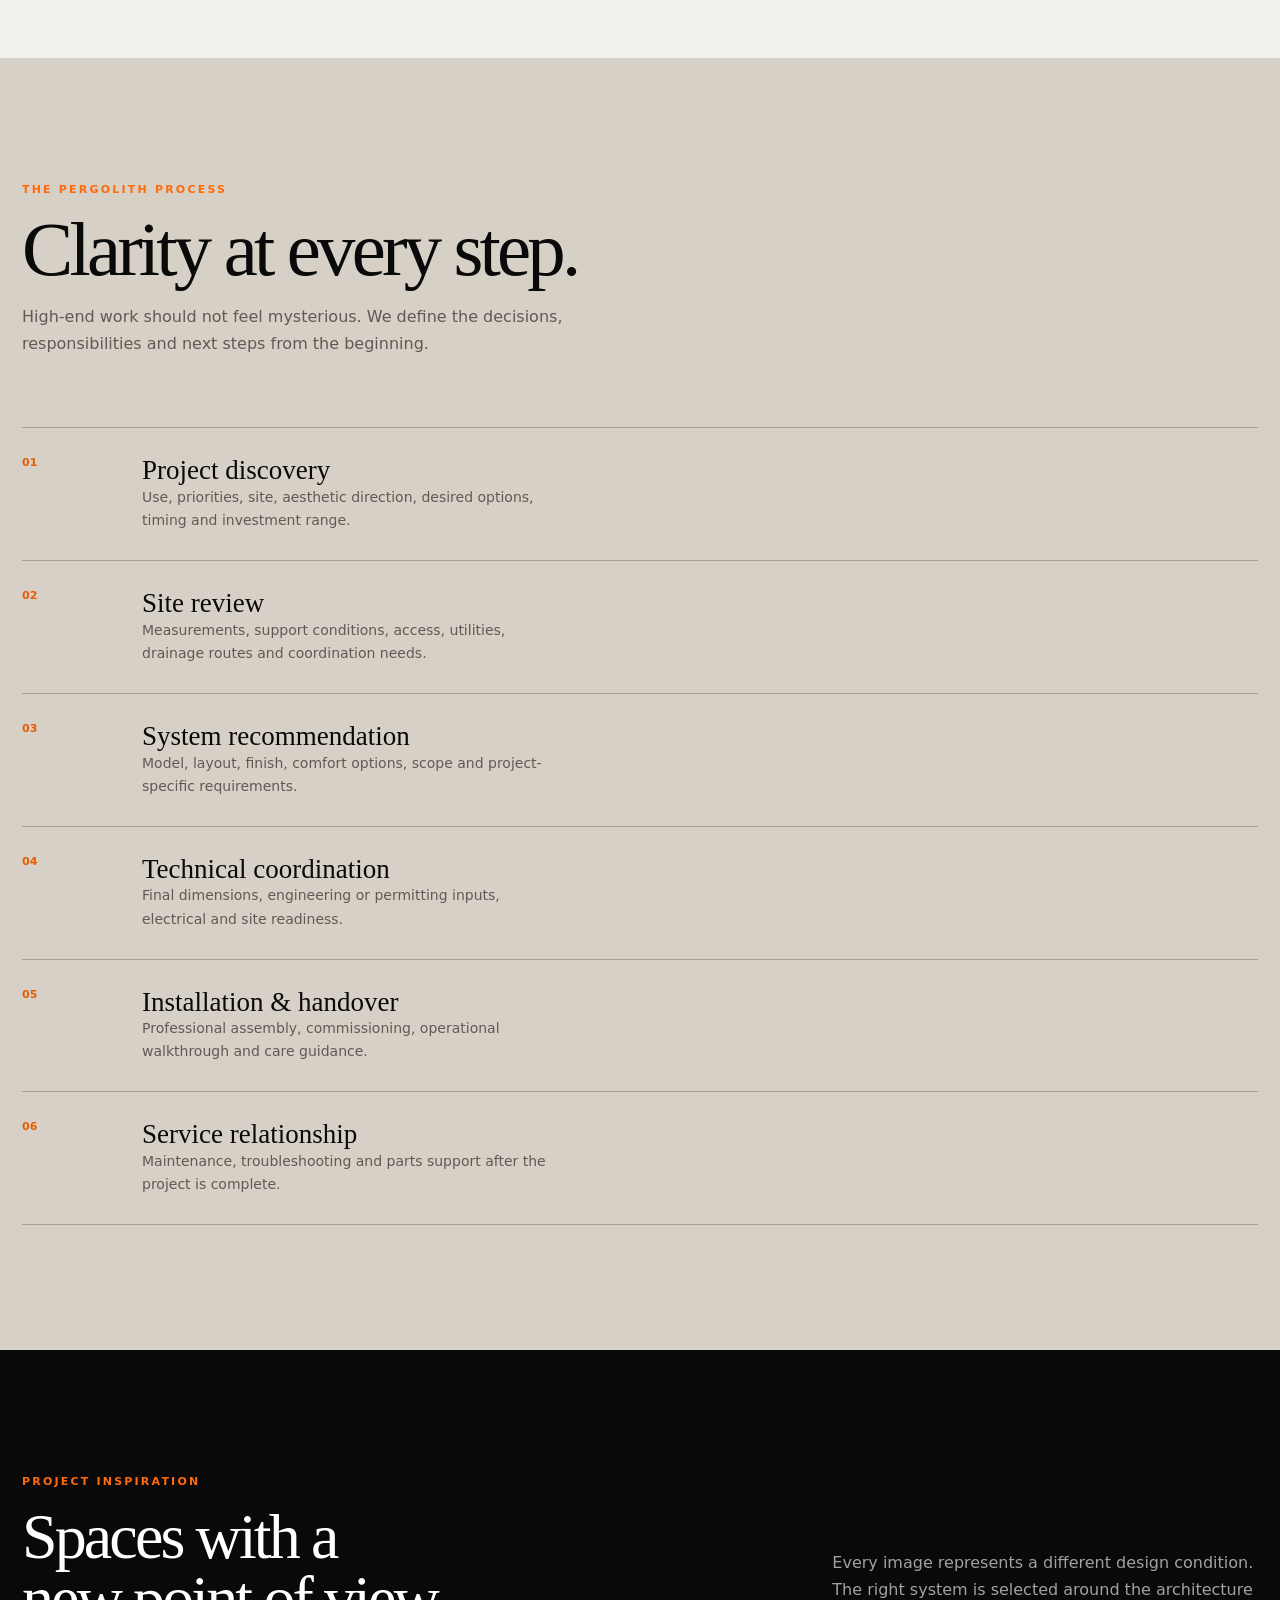
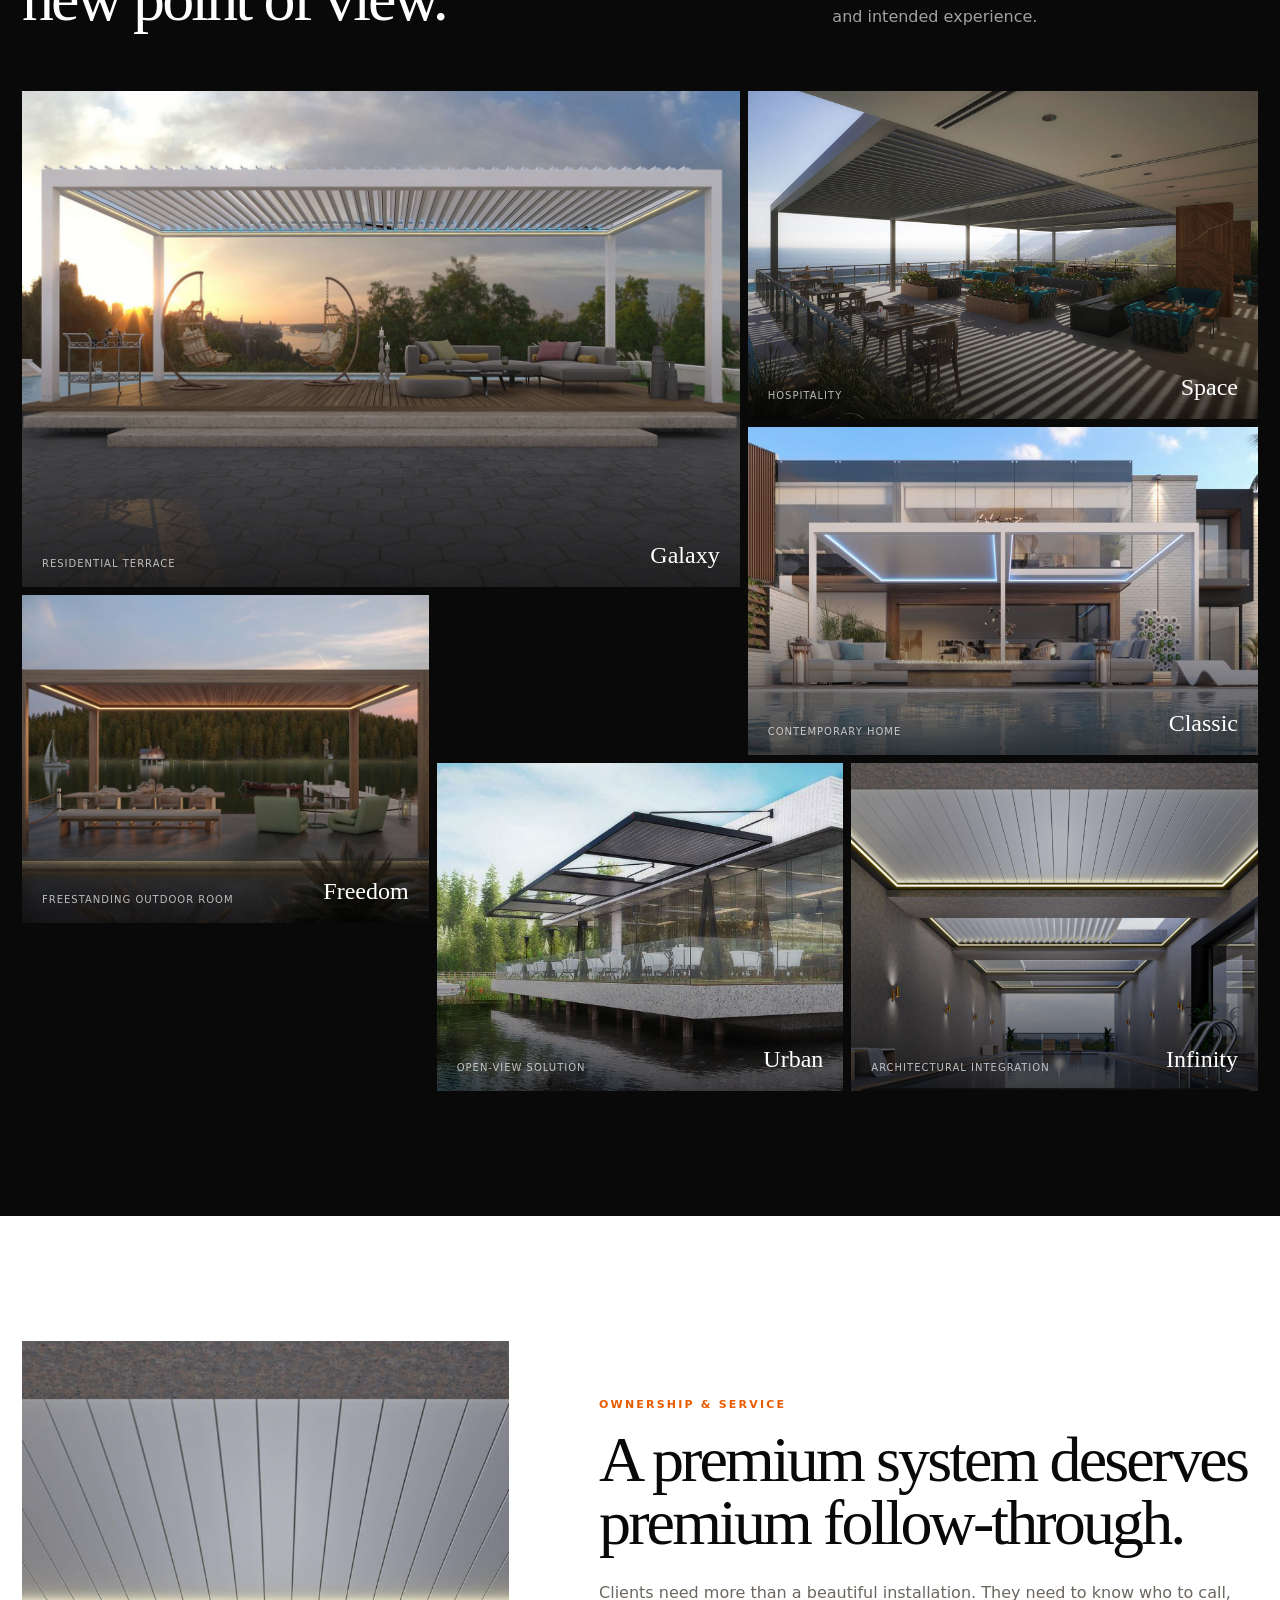
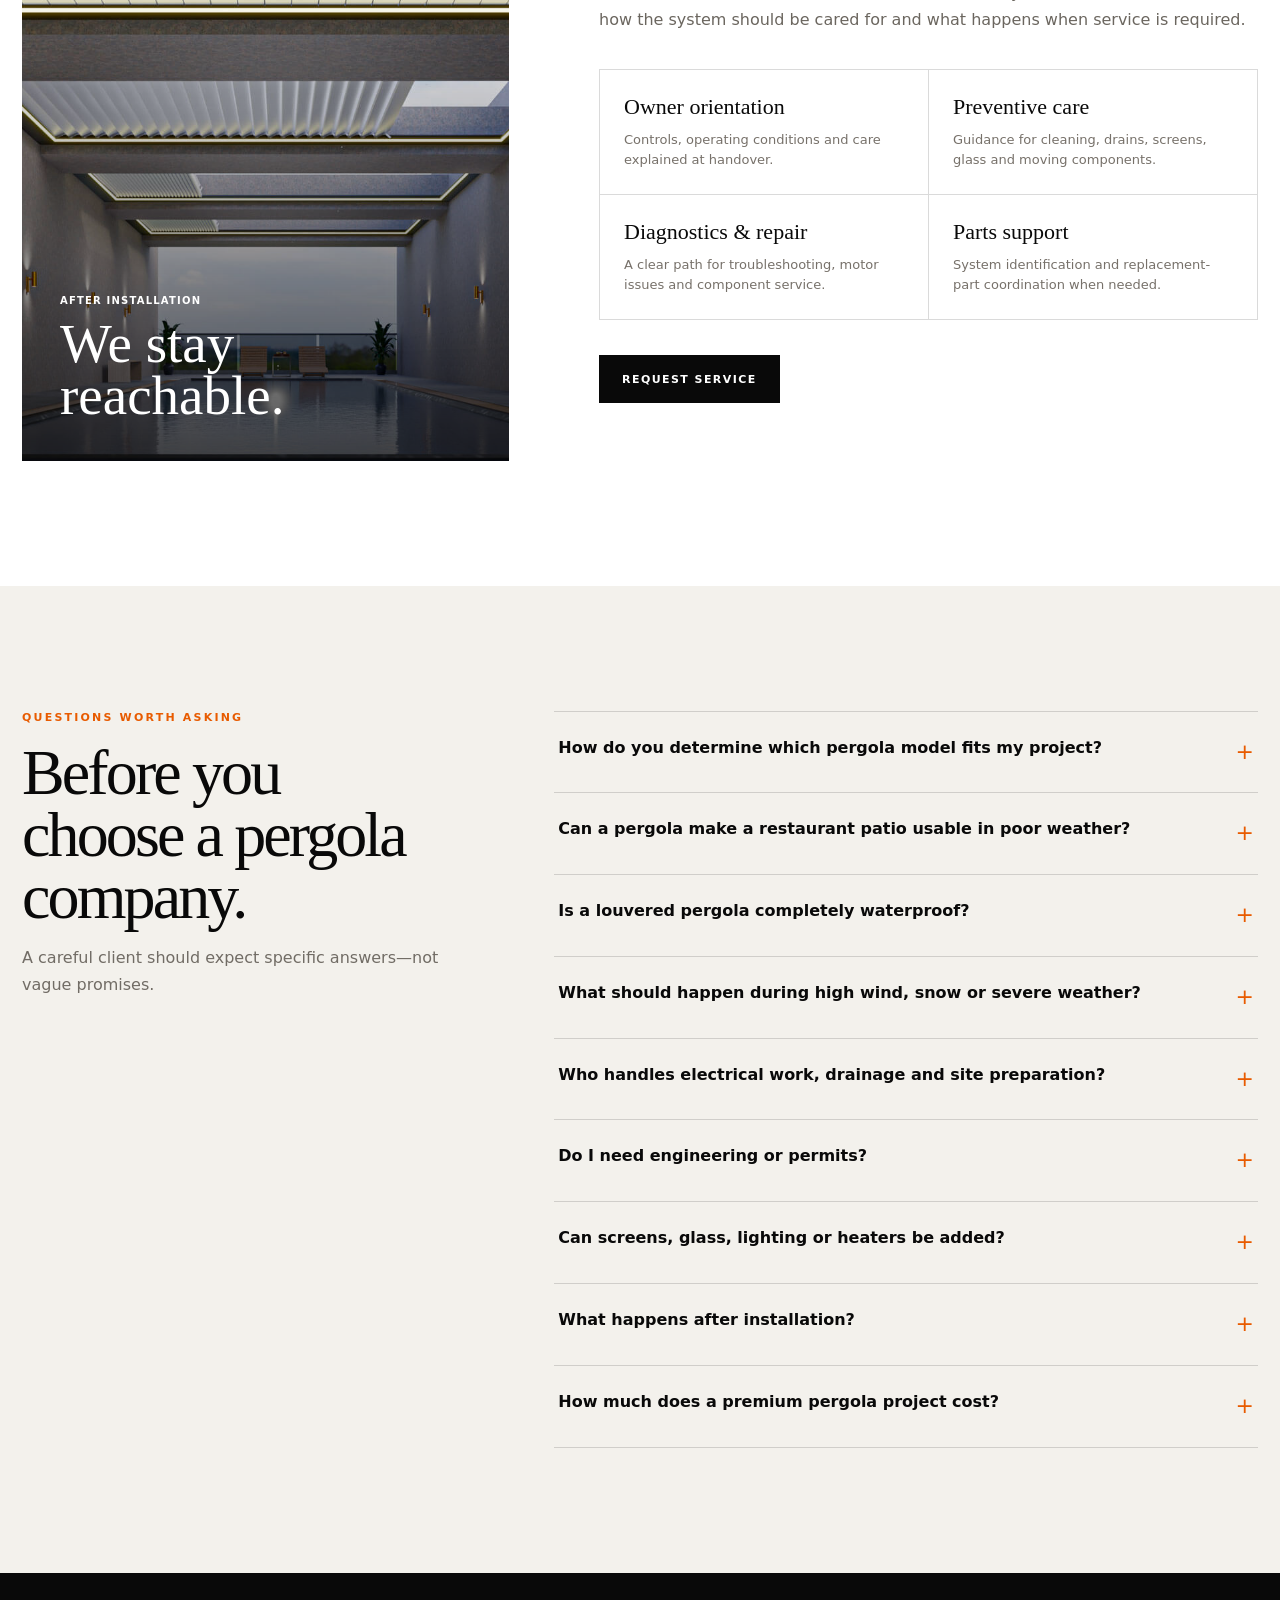
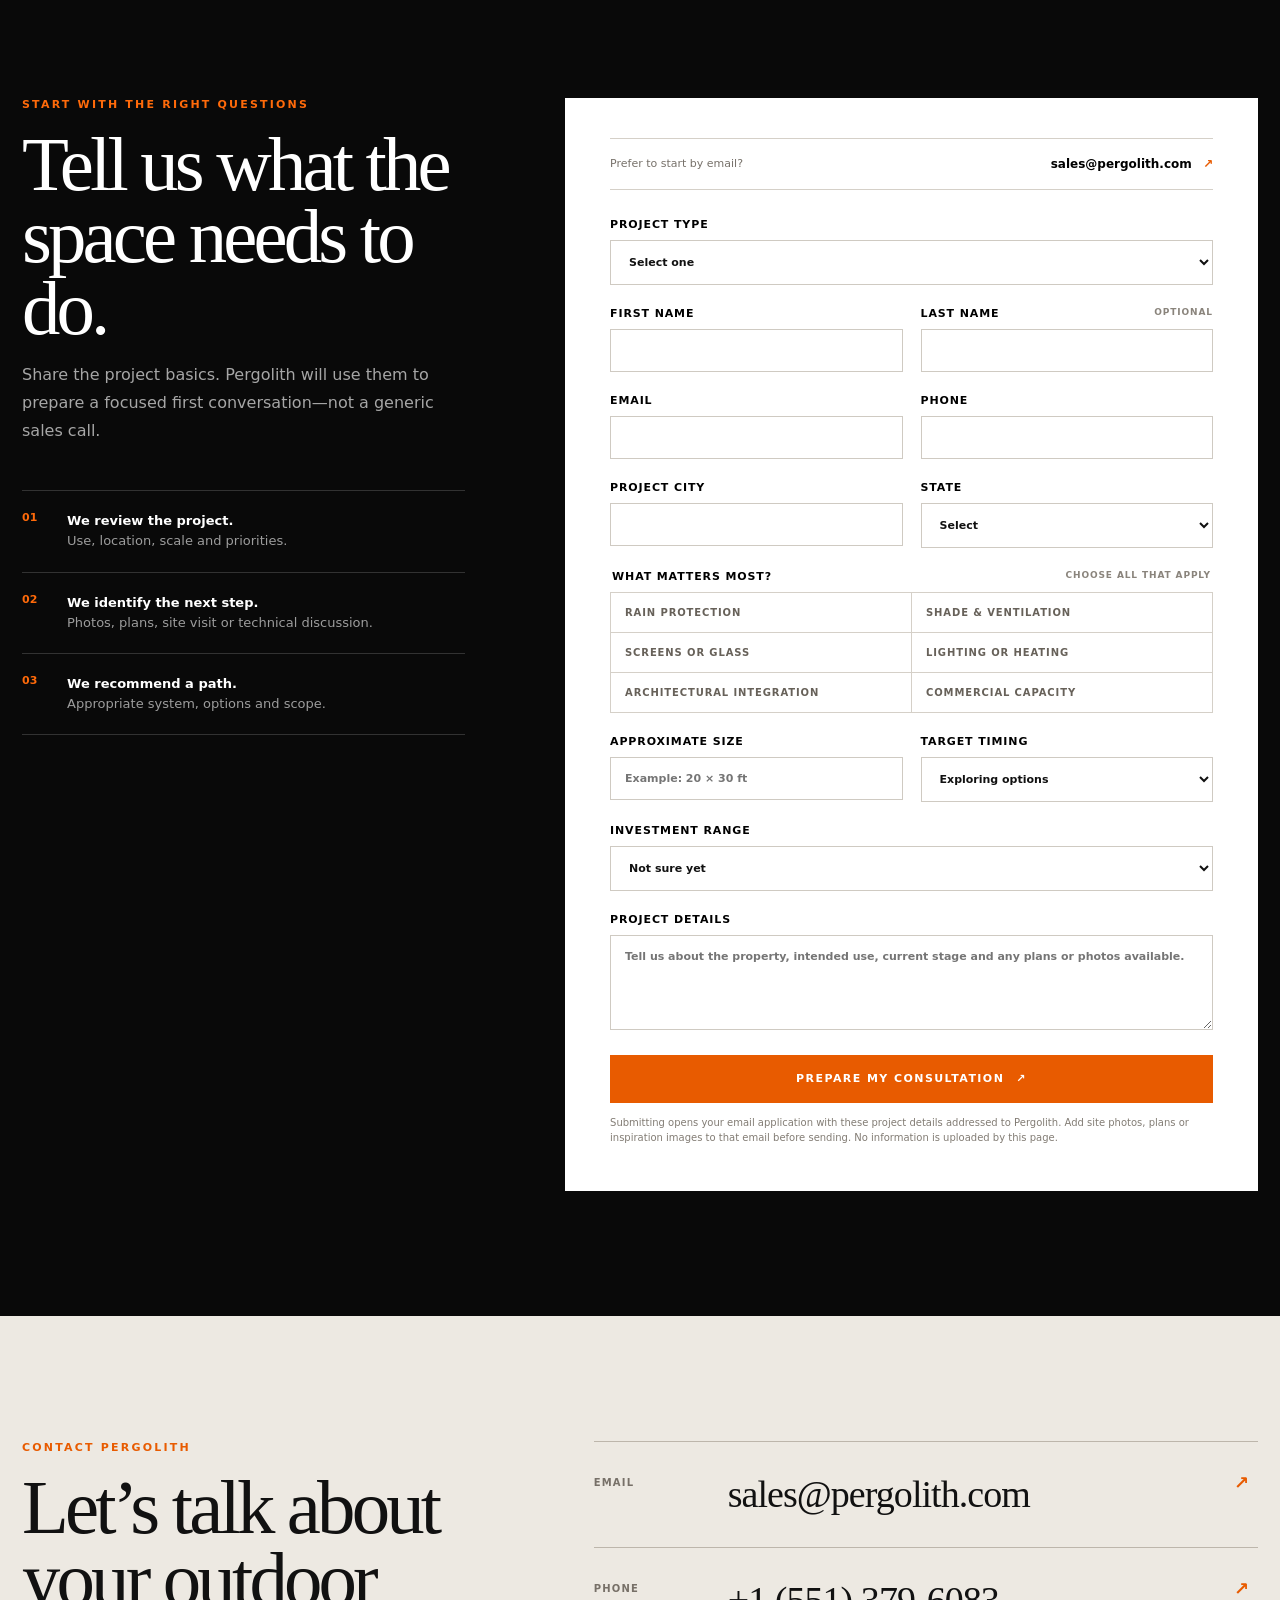
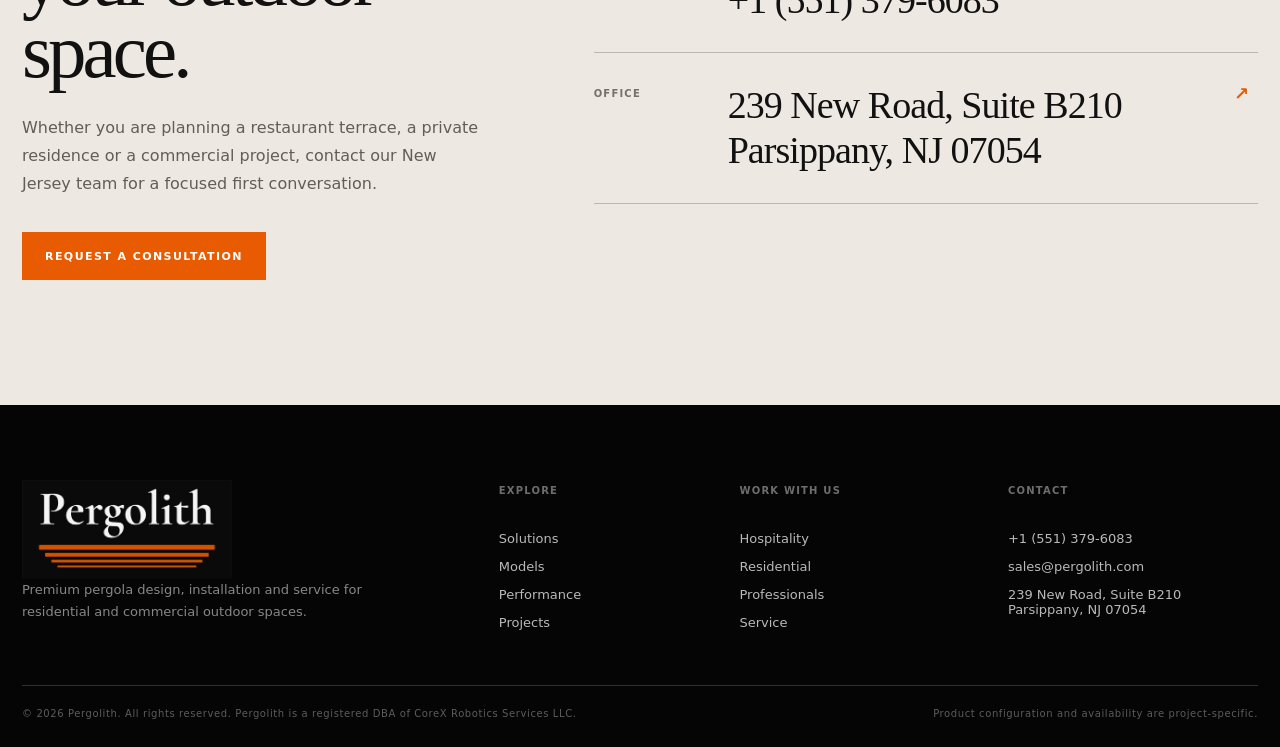
==== commit 3ddfd160: "Improve AI search discovery and entity data" ====
--- a/index.html
+++ b/index.html
@@ -7,20 +7,22 @@
   <meta name="robots" content="index,follow,max-image-preview:large">
   <meta name="description" content="Pergolith designs, supplies, installs and services premium pergola systems, motorized screens and outdoor enclosures for homes, restaurants and commercial spaces across New Jersey and surrounding areas.">
   <title>Pergolith | Premium Pergola Design & Installation</title>
-  <link rel="canonical" href="https://www.pergolith.com/">
+  <link rel="canonical" href="https://pergolith.com/">
+  <link rel="alternate" hreflang="en-US" href="https://pergolith.com/">
+  <link rel="sitemap" type="application/xml" href="https://pergolith.com/sitemap.xml">
   <meta property="og:type" content="website">
   <meta property="og:title" content="Pergolith | Premium Pergola Design & Installation">
   <meta property="og:description" content="Premium outdoor architecture for homes, restaurants and commercial spaces.">
-  <meta property="og:url" content="https://www.pergolith.com/">
-  <meta property="og:image" content="https://www.pergolith.com/assets/og.png">
+  <meta property="og:url" content="https://pergolith.com/">
+  <meta property="og:image" content="https://pergolith.com/assets/og.png">
   <meta name="twitter:card" content="summary_large_image">
   <meta name="twitter:title" content="Pergolith | Premium Pergola Design & Installation">
   <meta name="twitter:description" content="Premium outdoor architecture for homes, restaurants and commercial spaces.">
-  <meta name="twitter:image" content="https://www.pergolith.com/assets/og.png">
+  <meta name="twitter:image" content="https://pergolith.com/assets/og.png">
   <link rel="preload" href="assets/b-cube-galaxy.jpg" as="image">
   <link rel="stylesheet" href="styles.css">
   <script type="application/ld+json">
-  {"@context":"https://schema.org","@type":"HomeAndConstructionBusiness","name":"Pergolith","url":"https://www.pergolith.com/","email":"sales@pergolith.com","telephone":"+1-551-379-6083","address":{"@type":"PostalAddress","streetAddress":"239 New Road, Suite B210","addressLocality":"Parsippany","addressRegion":"NJ","postalCode":"07054","addressCountry":"US"},"description":"Premium pergola design, installation and service for residential, hospitality and commercial outdoor spaces.","areaServed":[{"@type":"State","name":"New Jersey"},{"@type":"AdministrativeArea","name":"New York metropolitan area"}],"knowsAbout":["Bioclimatic pergolas","Retractable pergolas","Motorized screens","Glass enclosures","Outdoor living systems"]}
+  {"@context":"https://schema.org","@graph":[{"@type":"WebSite","@id":"https://pergolith.com/#website","url":"https://pergolith.com/","name":"Pergolith","inLanguage":"en-US","publisher":{"@id":"https://pergolith.com/#business"}},{"@type":"HomeAndConstructionBusiness","@id":"https://pergolith.com/#business","name":"Pergolith","url":"https://pergolith.com/","logo":"https://pergolith.com/assets/pergolith-logo.png","image":"https://pergolith.com/assets/og.png","email":"sales@pergolith.com","telephone":"+1-551-379-6083","address":{"@type":"PostalAddress","streetAddress":"239 New Road, Suite B210","addressLocality":"Parsippany","addressRegion":"NJ","postalCode":"07054","addressCountry":"US"},"contactPoint":{"@type":"ContactPoint","contactType":"sales","telephone":"+1-551-379-6083","email":"sales@pergolith.com","areaServed":"US","availableLanguage":"English"},"description":"Premium pergola design, installation and service for residential, hospitality and commercial outdoor spaces.","areaServed":[{"@type":"State","name":"New Jersey"},{"@type":"AdministrativeArea","name":"New York metropolitan area"}],"knowsAbout":["Bioclimatic pergolas","Retractable pergolas","Motorized screens","Glass enclosures","Outdoor living systems"],"legalName":"CoreX Robotics Services LLC","alternateName":["Pergolith Pergola Services","Pergolith"],"priceRange":"$$$","hasOfferCatalog":{"@type":"OfferCatalog","name":"Pergolith outdoor living services","itemListElement":[{"@type":"Offer","itemOffered":{"@type":"Service","name":"Custom louvered pergola design and installation","serviceType":"Motorized and bioclimatic pergola systems","areaServed":["New Jersey","New York metropolitan area"]}},{"@type":"Offer","itemOffered":{"@type":"Service","name":"Restaurant and hospitality pergola systems","serviceType":"Commercial outdoor dining enclosures","areaServed":["New Jersey","New York metropolitan area"]}},{"@type":"Offer","itemOffered":{"@type":"Service","name":"Pergola screens, glass and outdoor enclosures","serviceType":"Integrated outdoor comfort systems","areaServed":["New Jersey","New York metropolitan area"]}},{"@type":"Offer","itemOffered":{"@type":"Service","name":"Pergola service and repair","serviceType":"Maintenance, diagnostics and parts support","areaServed":["New Jersey","New York metropolitan area"]}}]}},{"@type":"FAQPage","@id":"https://pergolith.com/#faq","url":"https://pergolith.com/#faq","inLanguage":"en-US","mainEntity":[{"@type":"Question","name":"How do you determine which pergola model fits my project?","acceptedAnswer":{"@type":"Answer","text":"Pergolith considers intended use, dimensions, attachment or freestanding conditions, views, architectural style, comfort options, access and project-specific structural requirements before recommending a system."}},{"@type":"Question","name":"Can a pergola make a restaurant patio usable in poor weather?","acceptedAnswer":{"@type":"Answer","text":"A coordinated louvered roof, water management, screens, glass and comfort equipment can significantly extend usability. Exact performance depends on configuration, exposure and operating conditions."}},{"@type":"Question","name":"Is a louvered pergola completely waterproof?","acceptedAnswer":{"@type":"Answer","text":"A properly configured bioclimatic system is designed to manage normal rainfall through interlocking louvers, gutters and downspouts. Wind-driven rain, extreme weather, enclosure choices, installation details and maintenance all affect results."}},{"@type":"Question","name":"Do I need engineering or permits for a pergola in New Jersey?","acceptedAnswer":{"@type":"Answer","text":"Requirements vary by municipality, project size, attachment condition and location. Pergolith identifies known project inputs and coordinates the system information needed for the applicable approval path."}},{"@type":"Question","name":"Can screens, glass, lighting or heaters be added to a pergola?","acceptedAnswer":{"@type":"Answer","text":"Yes, when compatible with the selected system and site. These options should be considered early because they affect dimensions, power, controls, clearances and the overall design."}},{"@type":"Question","name":"Does Pergolith provide installation and service?","acceptedAnswer":{"@type":"Answer","text":"Pergolith provides design guidance, project coordination, professional installation, operational handover and a service path for maintenance, diagnostics and parts support."}},{"@type":"Question","name":"How much does a premium pergola project cost?","acceptedAnswer":{"@type":"Answer","text":"Investment depends on dimensions, model, support conditions, finish, screens or glass, lighting, heating, engineering, access and site work. Pergolith prepares a site-specific proposal for the complete project."}}]}]}
   </script>
 </head>
 <body>
@@ -275,7 +277,7 @@
       </div>
     </section>
 
-    <section class="section faq">
+    <section class="section faq" id="faq">
       <div class="shell faq__grid">
         <div><p class="eyebrow eyebrow--dark">Questions worth asking</p><h2>Before you choose a pergola company.</h2><p>A careful client should expect specific answers—not vague promises.</p></div>
         <div class="faq-list">
@@ -340,7 +342,7 @@
       <div><h2>Work with us</h2><a href="#quote" data-project-choice="Restaurant / Hospitality">Hospitality</a><a href="#quote" data-project-choice="Luxury Residence / Villa">Residential</a><a href="#quote" data-project-choice="Architect / Builder">Professionals</a><a href="#service">Service</a></div>
       <div><h2>Contact</h2><a href="tel:+15513796083">+1 (551) 379-6083</a><a href="mailto:sales@pergolith.com">sales@pergolith.com</a><a href="https://www.google.com/maps/search/?api=1&amp;query=239%20New%20Road%20Suite%20B210%20Parsippany%20NJ%2007054" target="_blank" rel="noopener noreferrer">239 New Road, Suite B210<br>Parsippany, NJ 07054</a></div>
     </div>
-    <div class="shell footer__bottom"><span>© 2026 Pergolith. All rights reserved.</span><span>Product configuration and availability are project-specific.</span></div>
+    <div class="shell footer__bottom"><span>© 2026 Pergolith. All rights reserved. Pergolith is a registered DBA of CoreX Robotics Services LLC.</span><span>Product configuration and availability are project-specific.</span></div>
   </footer>
 
   <a class="mobile-cta" href="#quote">Plan your project <span>↗</span></a>
